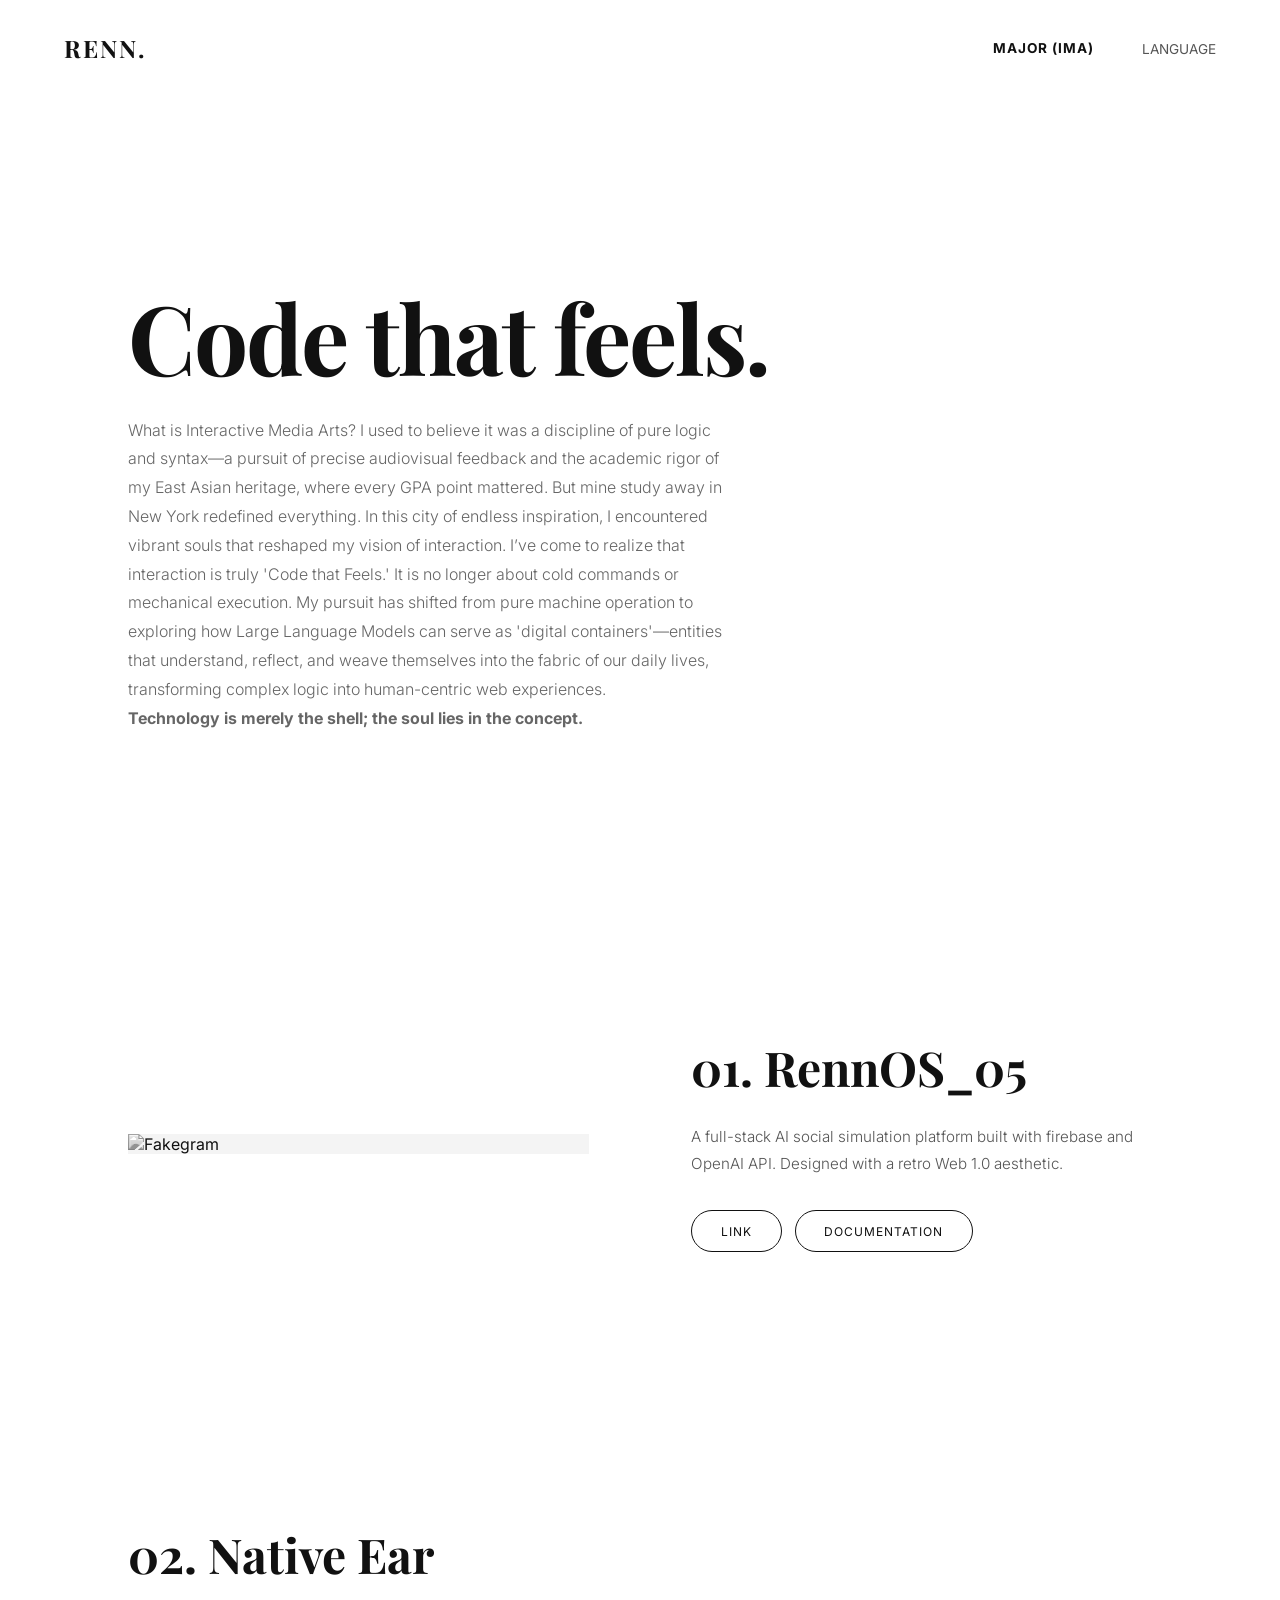
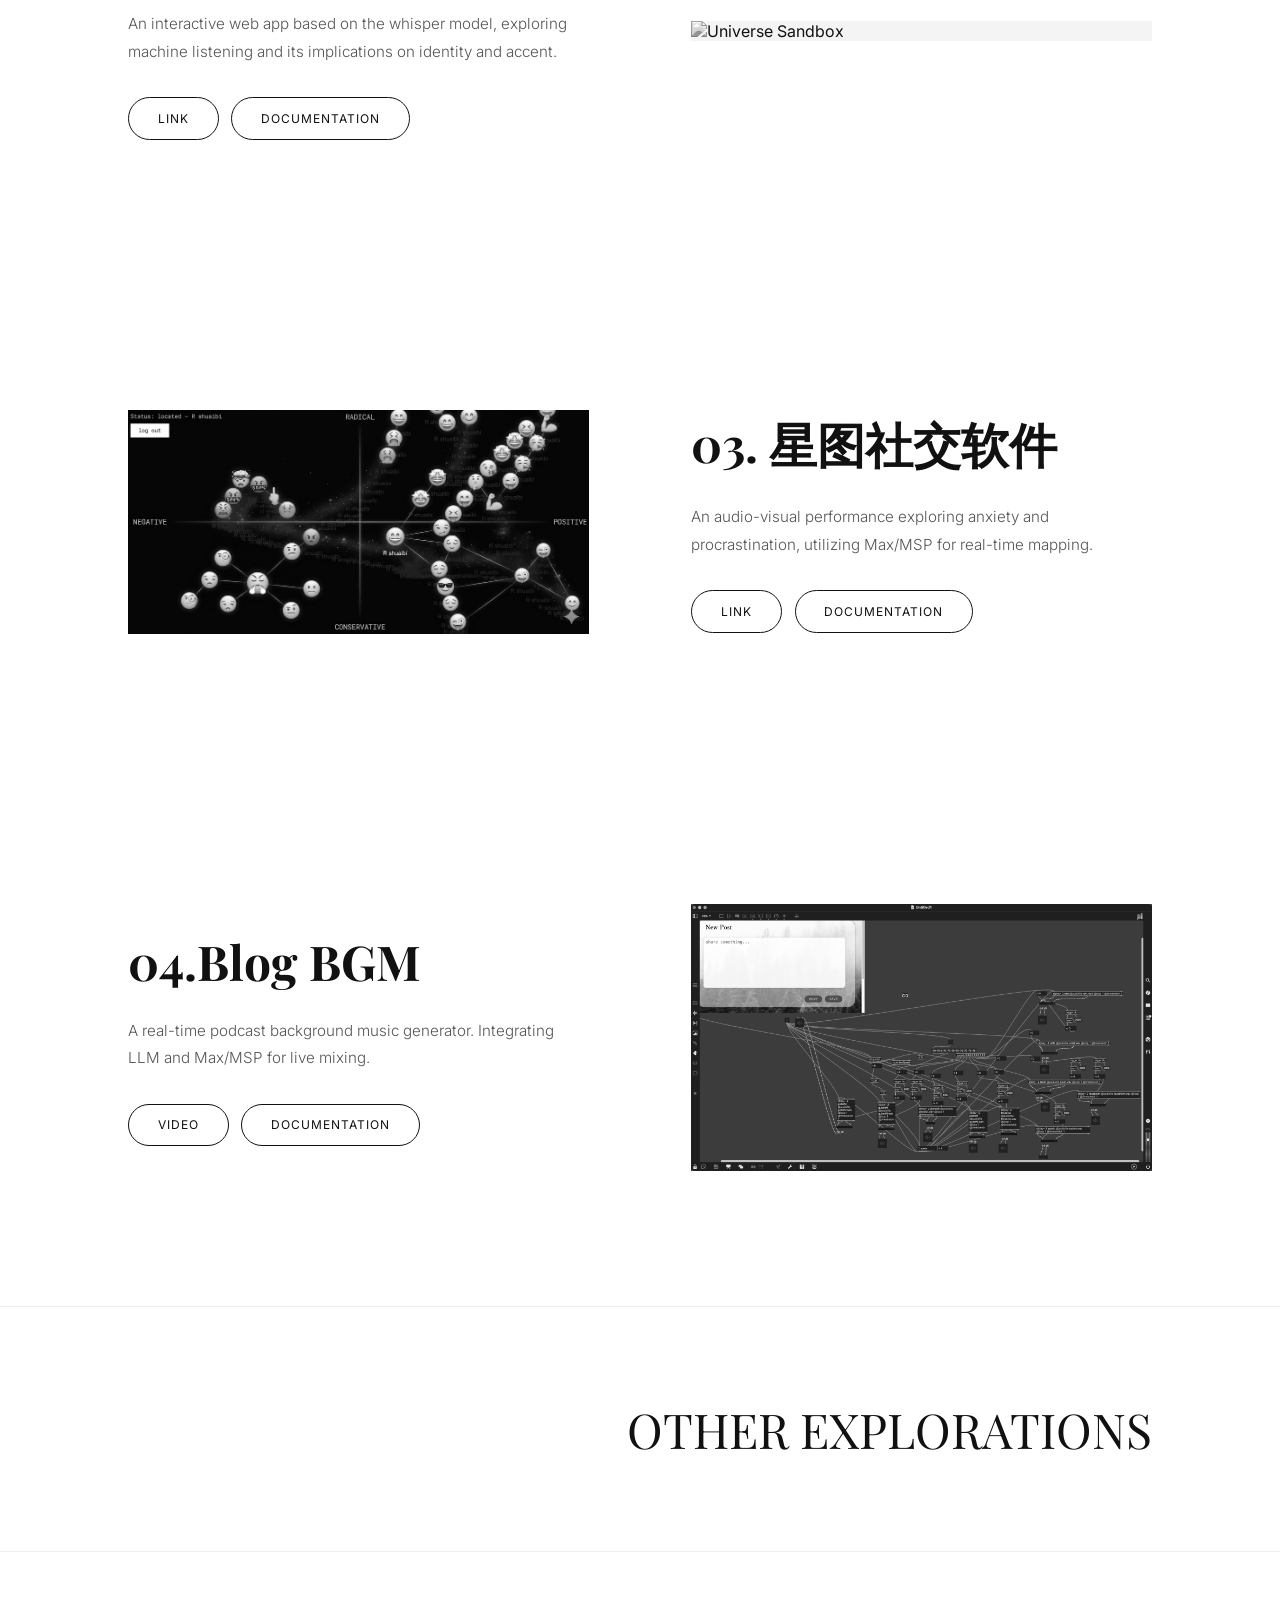
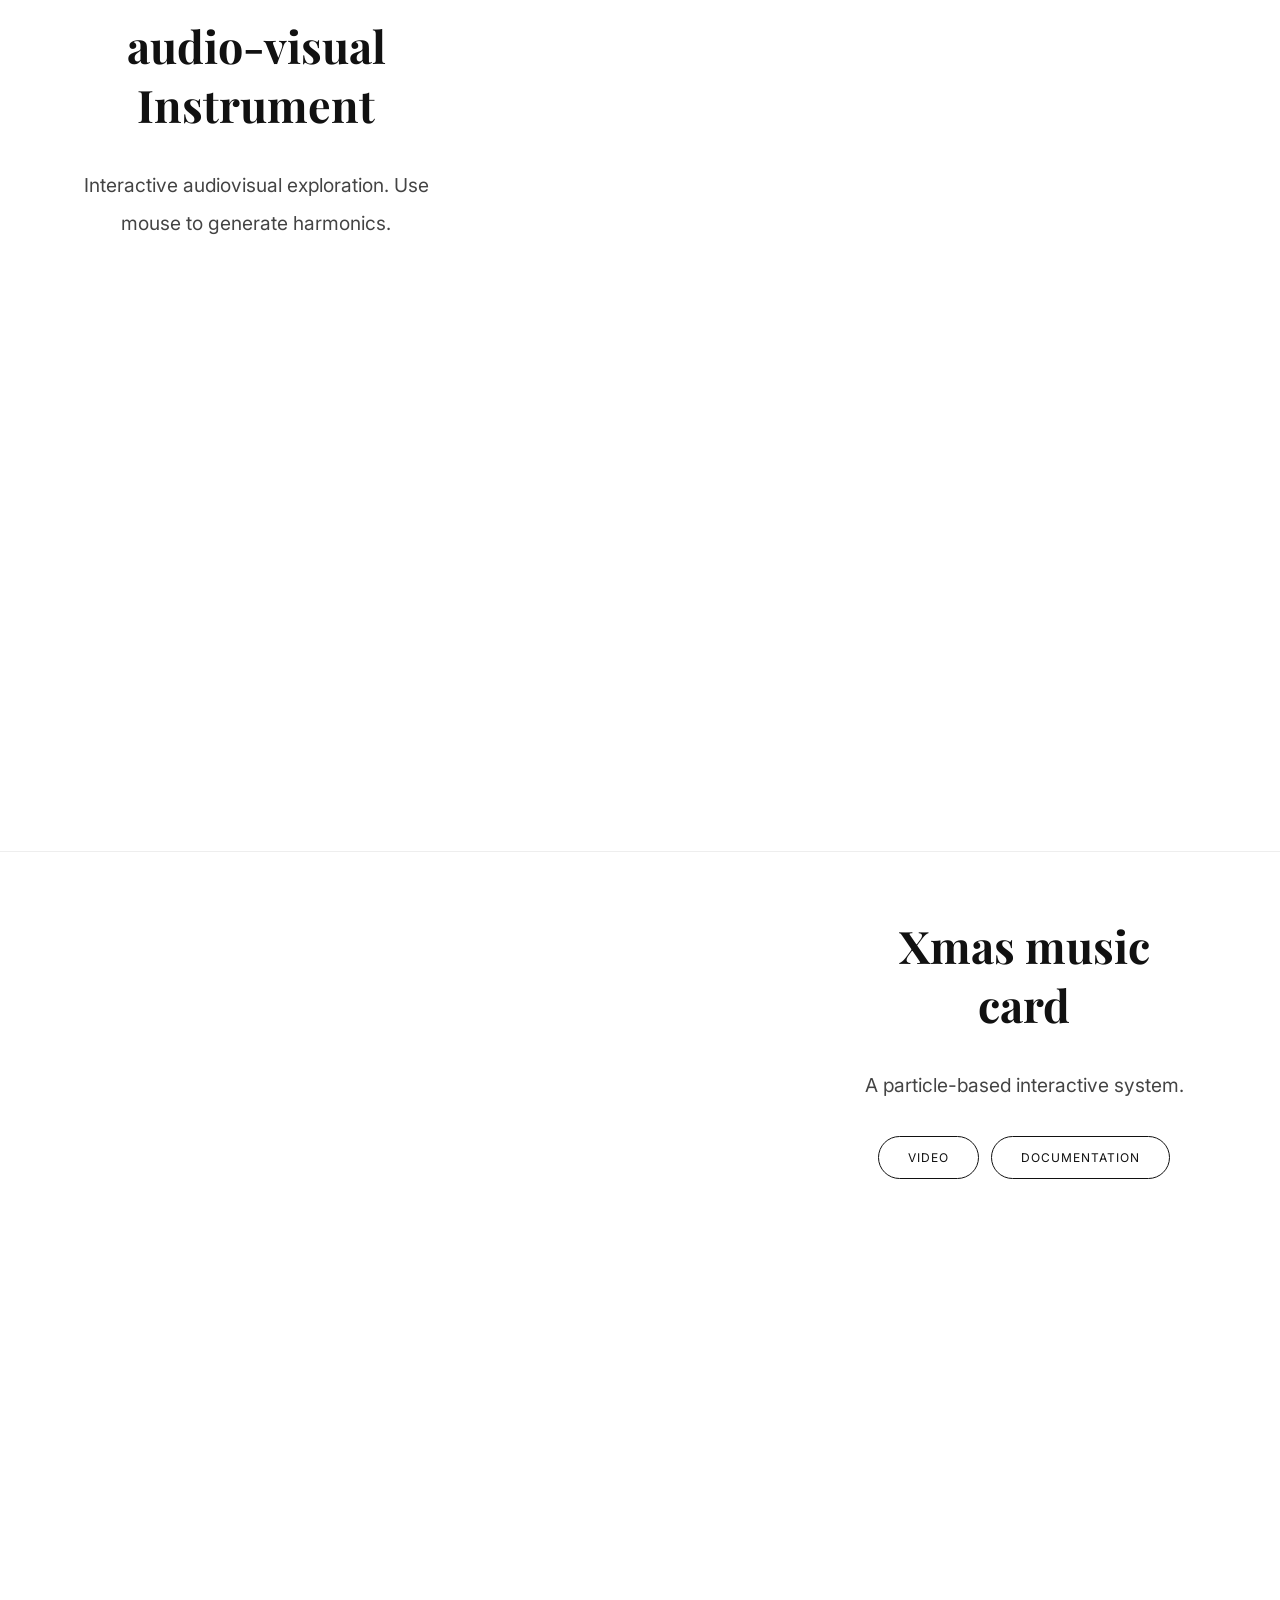
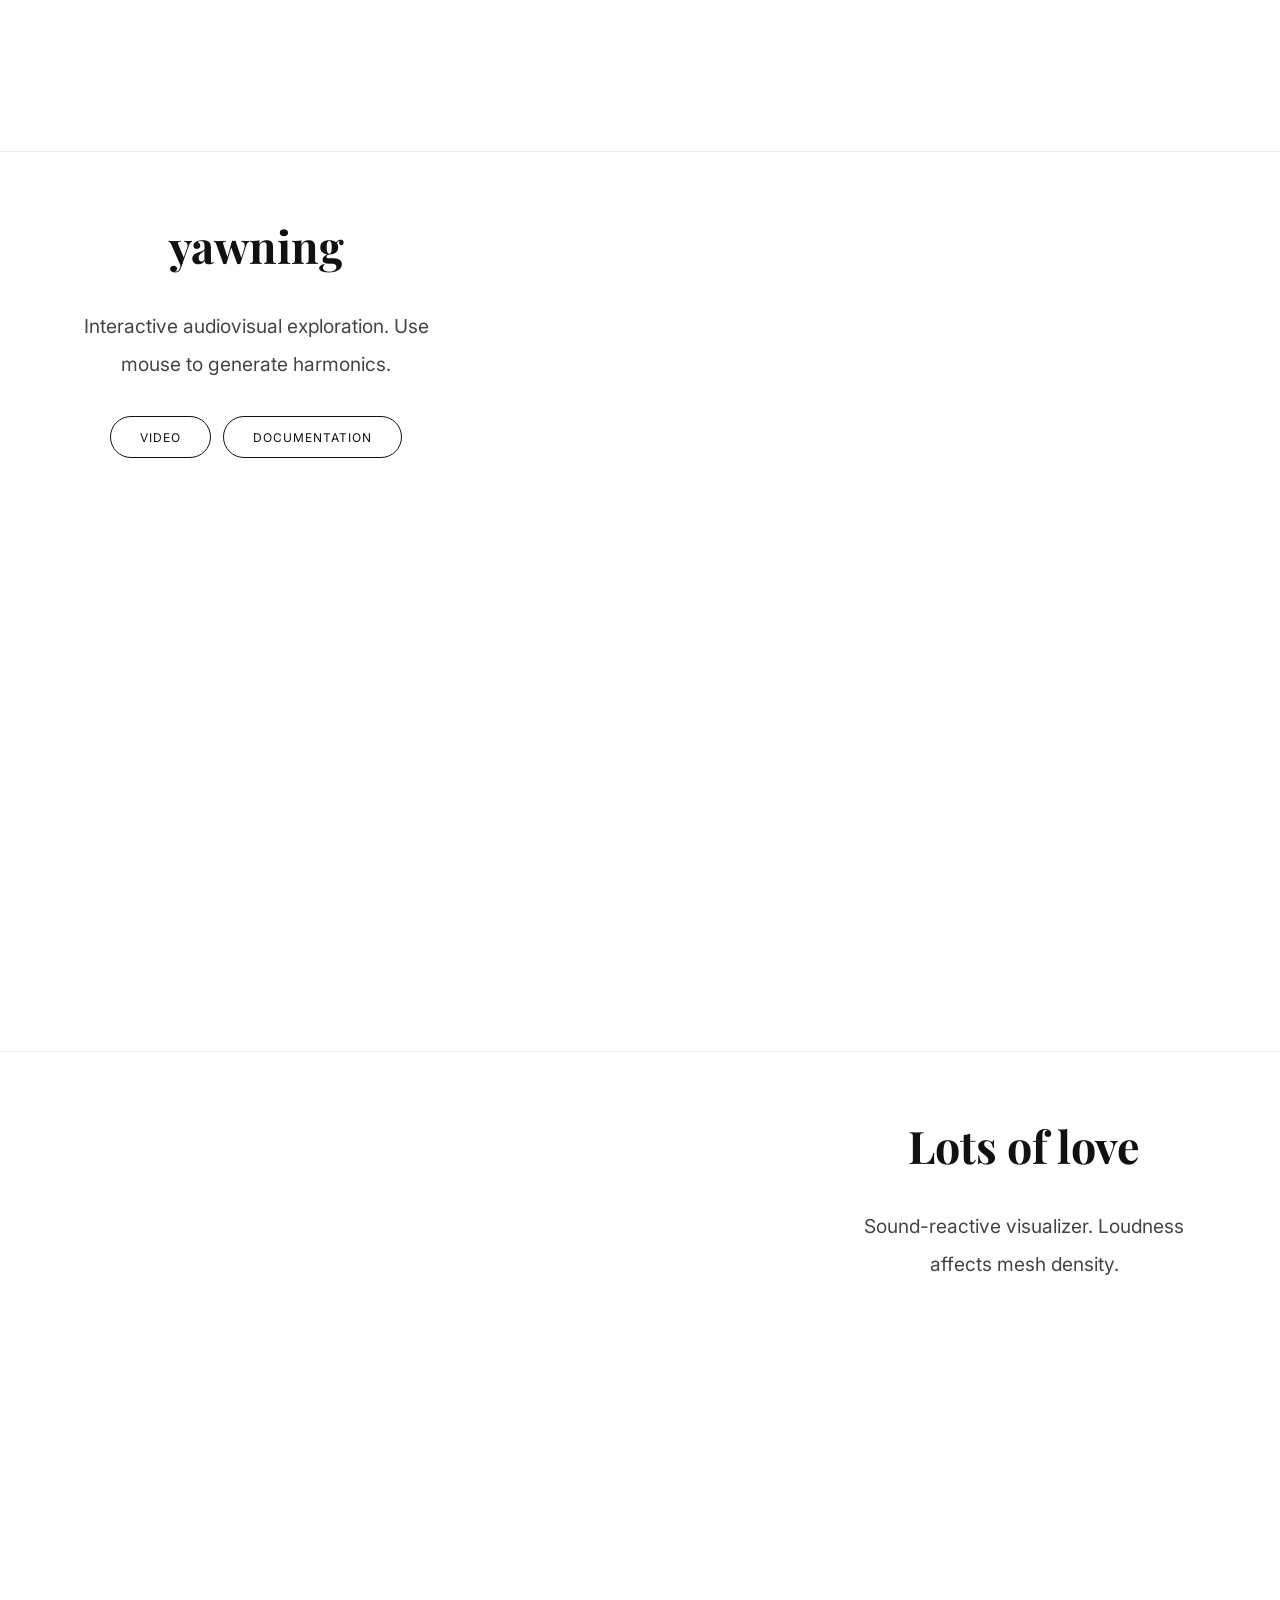
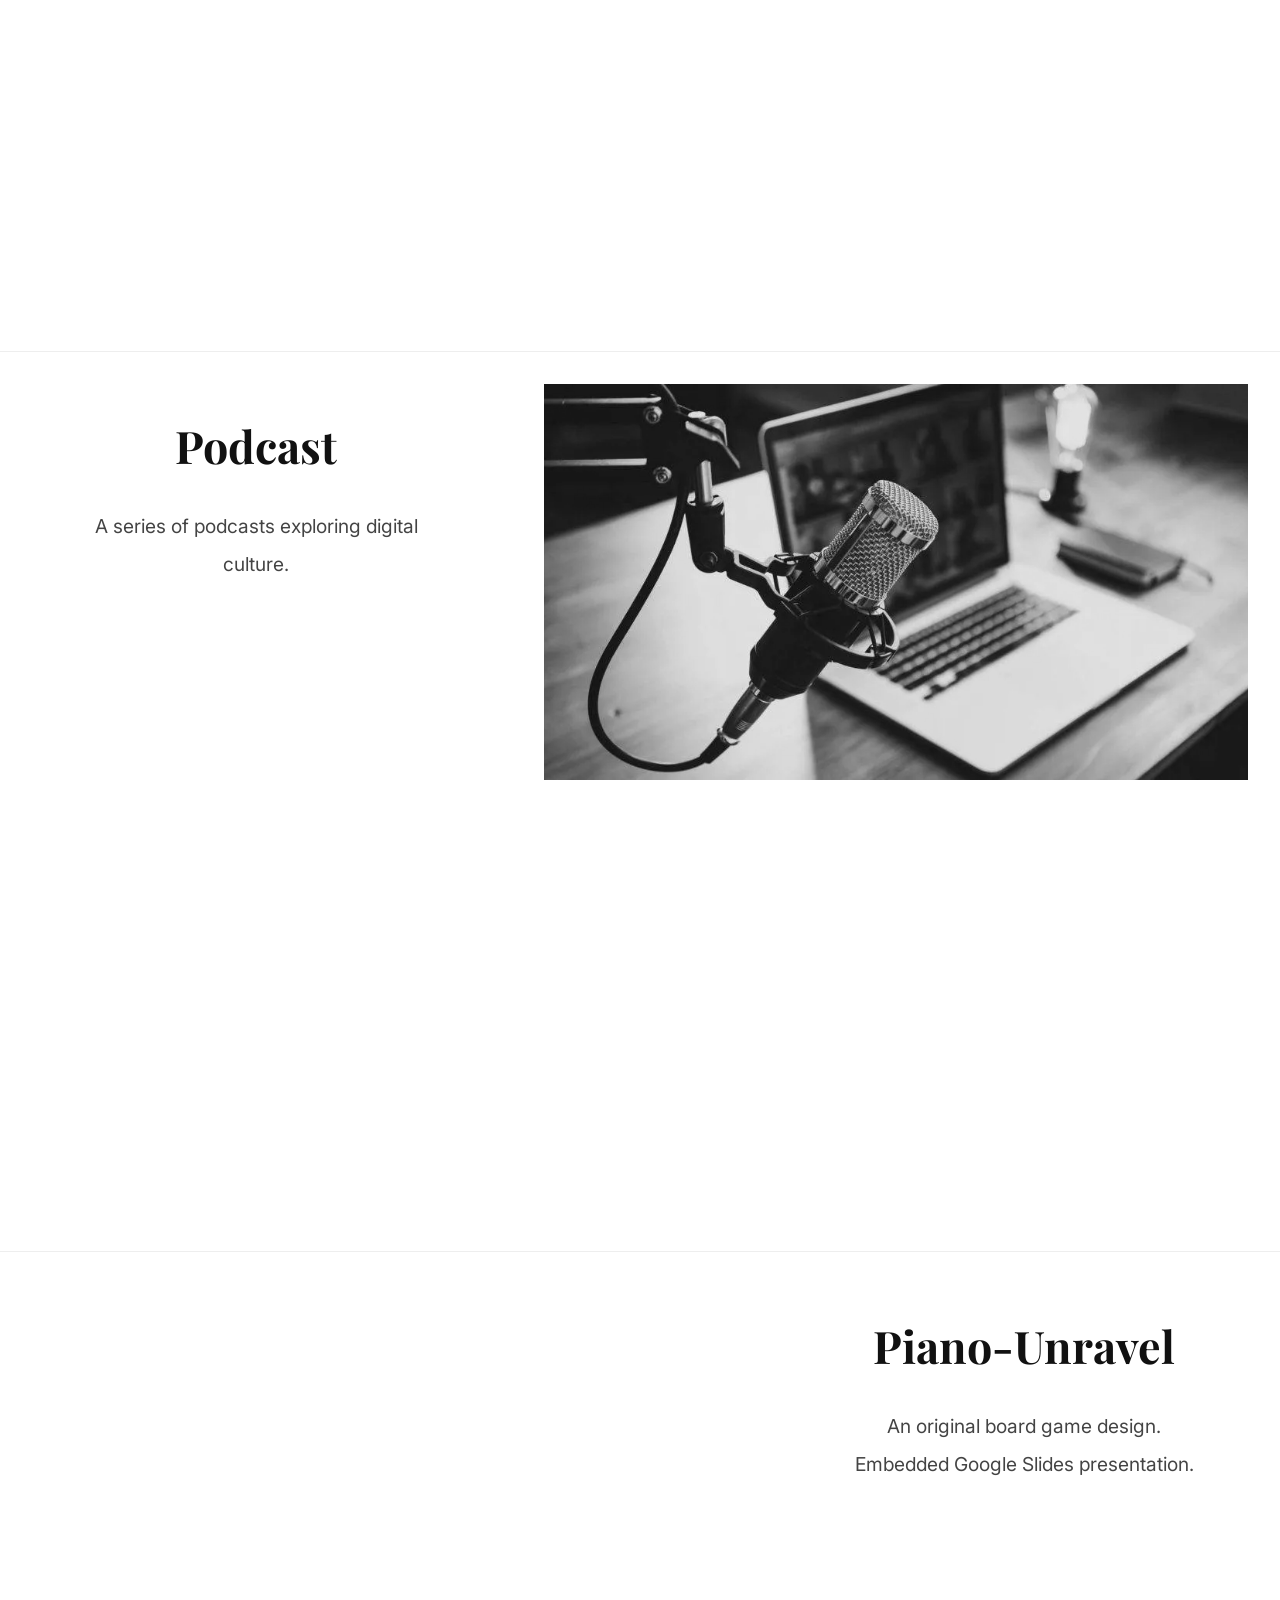
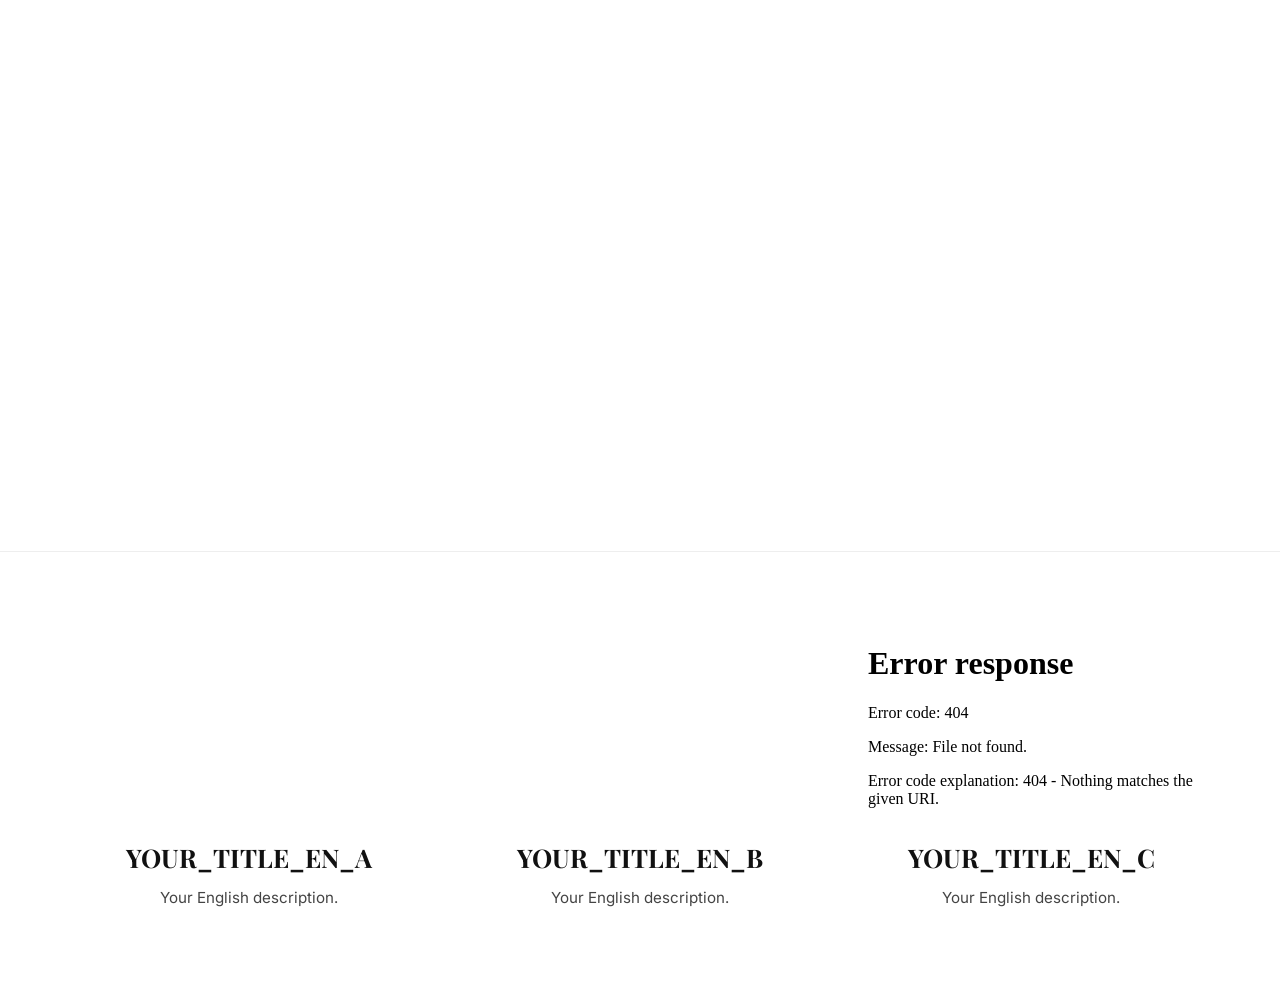
==== index.html @ 83999b4c "more" ====
<!DOCTYPE html>
<html lang="en">
<head>
    <meta charset="UTF-8">
    <meta name="viewport" content="width=device-width, initial-scale=1.0">
    <title>Code that feels.| Major Works</title>
    <link rel="stylesheet" href="style.css">
</head>
<body>

    <nav>
        <a href="index.html" class="logo">RENN.</a>
        <button class="hamburger" onclick="document.querySelector('.nav-links').classList.toggle('open')" aria-label="Menu">
            <span></span><span></span><span></span>
        </button>
        <div class="nav-links">
            <a href="index.html" class="active" data-en="Major (IMA)" data-zh="主修 (交互媒体艺术)">Major (Logic)</a>
            
            <div class="dropdown">
                <span class="dropbtn" data-en="Language" data-zh="语言">Language</span>
                <div class="dropdown-content">
                    <a href="#" onclick="setLanguage('en')">English</a>
                    <a href="#" onclick="setLanguage('zh')">中文</a>
                </div>
            </div>
        </div>
    </nav>

    <section class="hero">
        <h1 data-en="Code that feels." data-zh="代码的感知">Code that feels.</h1>
       <p data-en="What is Interactive Media Arts? 

I used to believe it was a discipline of pure logic and syntax—a pursuit of precise audiovisual feedback and the academic rigor of my East Asian heritage, where every GPA point mattered. 

But mine study away in New York redefined everything. In this city of endless inspiration, I encountered vibrant souls that reshaped my vision of interaction. I’ve come to realize that interaction is truly 'Code that Feels.' It is no longer about cold commands or mechanical execution. My pursuit has shifted from pure machine operation to exploring how Large Language Models can serve as 'digital containers'—entities that understand, reflect, and weave themselves into the fabric of our daily lives, transforming complex logic into human-centric web experiences.

<br><strong>Technology is merely the shell; the soul lies in the concept.</strong>" 

data-zh="什么是交互媒体艺术？

以前我以为，它是熟练掌握代码的逻辑与语法，是屏幕里精准的视听反馈，也是东亚成长背景下那份对 GPA 的严谨追求。

但在纽约交换的这一年里，我认识了很多人，灵感变多了，对交互的理解也更深了。现在的我发现，交互其实是“代码的感知”。它不再只是冰冷的指令，我追求的不是单纯的机器运作，而是让大语言模型去理解、反射并作为数字容器融入我们的日常生活，把复杂的逻辑转化为人性化的网页体验。<br><strong>技术只是外壳，灵感和概念才是核心。</strong>">
   what is Interactive Media Arts?
</p>
        
    </section>

    <section class="major-work">
        <div class="img-wrapper">
            <img src="https://images.unsplash.com/photo-1550751827-4bd374c3f58b?q=80&w=2070&auto=format&fit=crop" alt="Fakegram">
        </div>
        <div class="work-text">
            <h2>01. RennOS_05</h2>
            <p data-en="A full-stack AI social simulation platform built with firebase and OpenAI API. Designed with a retro Web 1.0 aesthetic."
               data-zh="全栈 AI 社交模拟平台。采用 firebase 和 OpenAI API 构建，运用复古 Web 1.0 审美。">
               虚拟社交媒体
            </p>
            <div class="button-group">
            <a href="https://new-social-media-49e1b.web.app/index.html" class="btn" data-en="Link" data-zh="启动">Video</a>
            <a href="#" class="btn" data-en="Documentation" data-zh="项目文档">Documentation</a>
        </div>
        </div>
    </section>

    <section class="major-work">
        <div class="img-wrapper">
            <img src="https://images.unsplash.com/photo-1462331940025-496dfbfc7564?q=80&w=2048&auto=format&fit=crop" alt="Universe Sandbox">
        </div>
        <div class="work-text">
            <h2>02. Native Ear</h2>
            <p data-en="An interactive web app based on the whisper model, exploring machine listening and its implications on identity and accent."
               data-zh="机器真的能听懂声音吗？人类的口音能够伪装吗？如果迎合机器的审判，我们的声音是否还具有代表性？基于whisper模型的交互网页app<br><br>操作指南：用户先选择自己的母语，然后会随机抽取一门外语，进行空耳，用户根据空耳朗读外语，让机器聆听并分析语言特征，形成饼状图。">
               机器聆听对于身份和口音探讨。
            </p>
            <div class="button-group">
            <a href="https://huggingface.co/spaces/ShuaiBiRen/ear" class="btn" data-en="Link" data-zh="启动">Video</a>
            <a href="#" class="btn" data-en="Documentation" data-zh="项目文档">Documentation</a>
        </div>
        </div>
    </section>

    <section class="major-work">
        <div class="img-wrapper">
            <img src="starmap.jpg" alt="webapp">
        </div>
        <div class="work-text">
            <h2>03. 星图社交软件</h2>
            <p data-en="An audio-visual performance exploring anxiety and procrastination, utilizing Max/MSP for real-time mapping."
               data-zh="除了传统的社交媒体的发帖，点赞评论形式，有没有其他办法链接人与人之间的关系？此项目用2d星象图来象化数据的关系，embed轻量语言模型来实现实时打字互动，关联他人观点的社交媒体平台。">
               An audio-visual performance exploring anxiety and procrastination, utilizing Max/MSP for real-time mapping.
            </p>
            <div class="button-group">
            <a href="#" class="btn" data-en="Link" data-zh="启动">Video</a>
            <a href="#" class="btn" data-en="Documentation" data-zh="项目文档">Documentation</a>
        </div>
        </div>
    </section>

    <section class="major-work">
        <div class="img-wrapper">
            <img src="maxmsp.png" alt="maxmsp">
        </div>
        <div class="work-text">
            <h2>04.Blog BGM</h2>
            <p data-en="A real-time podcast background music generator. Integrating LLM and Max/MSP for live mixing."
               data-zh="实时播客背景音乐生成器。接入llm和max/msp，进行实时混音。">
              maxmsp和llm结合的实时播客背景音乐生成器。          
            </p>
            <div class="button-group">
            <a href="https://www.bilibili.com/video/BV1Lucmz1EvU/?spm_id_from=333.1387.homepage.video_card.click&vd_source=a62be027886574373bf9c9989e7f5a26" class="btn" data-en="Video" data-zh="视频演示">Video</a>
            <a href="#" class="btn" data-en="Documentation" data-zh="项目文档">Documentation</a>
        </div>
        </div>
    </section>

   <div class="section-divider" data-en="OTHER EXPLORATIONS" data-zh="其他探索">OTHER EXPLORATIONS</div>

<section class="small-work-fullscreen">
    <div class="project-display">
        <iframe data-src="./AVinstrument/index.html" src="" allowtransparency="true" sandbox="allow-scripts allow-same-origin allow-forms" allow="autoplay; microphone; camera"></iframe>
    </div>
    <div class="project-info">
        <h3 data-en="audio-visual Instrument" data-zh="视听乐器">AV Instrument</h3>
        <div class="gameplay" data-en="Interactive audiovisual exploration. Use mouse to generate harmonics." data-zh="当提到视觉听觉结合的乐器的时候，比起做一个赛博的物理乐器，我更想将自然界的声音也变成音乐的一部分。此项目是一场宁静的视听结合的交互项目<br><br>W键：风声 R键：雨声 T键:雷声 （如果没反应，点击画布）">Interactive audiovisual exploration.</div>
        <div class="button-group">
            
    </div>
</section>

<section class="small-work-fullscreen">
    <div class="project-display">
        <iframe data-src="./Xmascard/index.html" src="" allowtransparency="true" sandbox="allow-scripts allow-same-origin allow-forms" allow="autoplay; microphone; camera"></iframe>
    </div>
    <div class="project-info">
        <h3 data-en="Xmas music card" data-zh="圣诞音乐卡">Xmas music card</h3>
        <div class="gameplay" data-en="A particle-based interactive system." data-zh="DIY一张电子圣诞节音乐贺卡。拖拽驯鹿产生鼓点，敲击键盘来模拟弹钢琴。拖动圣诞树进行混音：上下调整钢琴和古典的比例，左右调整EQ<br><br>提示：进图条的间隔表示节奏，间隔越大，代表停留的时间越长。">
            A particle-based interactive system.
        </div>
        <div class="button-group">
            <a href="https://www.bilibili.com/video/BV1bkwnzwEqz/?vd_source=a62be027886574373bf9c9989e7f5a26" class="btn" data-en="Video" data-zh="视频演示">Video</a>
            <a href="https://hickory-trombone-b22.notion.site/Final-Project-Xmas-Music-Card-2c21841bc7a180a99d59ed4acfa09d56" class="btn" data-en="Documentation" data-zh="项目文档">Documentation</a>
        </div>
        
    </div>
</section>


<section class="small-work-fullscreen">
    <div class="project-display">
        <iframe data-src="./yawn/index.html" src="" allowtransparency="true" sandbox="allow-scripts allow-same-origin allow-forms" allow="autoplay; microphone; camera"></iframe>
    </div>
    <div class="project-info">
        <h3 data-en="yawning" data-zh="打哈欠模拟器">Yawning</h3>
        <div class="gameplay" data-en="Interactive audiovisual exploration. Use mouse to generate harmonics." data-zh="想放松一下？跟随骷髅小人一起打个哈欠吧！">Interactive audiovisual exploration.</div>
        <div class="button-group">
            <a href="#" class="btn" data-en="Video" data-zh="视频演示">Video</a>
            <a href="#" class="btn" data-en="Documentation" data-zh="项目文档">Documentation</a>
        </div>
    </div>
</section>

<section class="small-work-fullscreen">
    <div class="project-display">
        <iframe data-src="./lotsoflove/index.html" src="" sandbox="allow-scripts allow-same-origin"></iframe>
    </div>
    <div class="project-info">
        <h3 data-en="Lots of love" data-zh="爱意满满">Lots of love</h3>
        <div class="gameplay" data-en="Sound-reactive visualizer. Loudness affects mesh density." data-zh="尝试使用各种方法比心。">比心特效</div>
     
    </div>
</section>

<section class="small-work-fullscreen">
    <div class="project-display">
        <div class="img-wrapper" style="width: 100%; height: 100%; aspect-ratio: 16/9;">
            <img src="pod.webp" style="width: 100%; height: 100%; object-fit: cover;">
        </div>
    </div>
    <div class="project-info">
        <h3 data-en="Podcast" data-zh="播客系列">播客</h3>
        <div class="gameplay" data-en="A series of podcasts exploring digital culture." data-zh="玩法：一系列探索数字文化的播客。">Exploring digital culture.</div>
    </div>
</section>

<section class="small-work-fullscreen">
    <div class="project-display">
        <!-- 替换下方 YOUR_GOOGLE_SLIDES_LINK 为你的 Google Slides 发布链接 -->
        <iframe src="https://player.bilibili.com/player.html?bvid=BV1dZ421E77c&high_quality=1&danmaku=0" frameborder="0" width="960" height="569" allowfullscreen="true" mozallowfullscreen="true" webkitallowfullscreen="true" style="width:100%; aspect-ratio:16/9;"></iframe>
    </div>
    <div class="project-info">
        <h3 data-en="Piano-Unravel" data-zh="钢琴演奏 Unravel">钢琴 </h3>
        <div class="gameplay" data-en="An original board game design. Embedded Google Slides presentation." data-zh="原创桌游设计。内嵌 Google Slides 展示。">原创桌游设计</div>
    </div>
</section>



<section class="triple-video-section">
    <div class="triple-video-grid">
        <div class="triple-video-item">
            <iframe src="https://player.bilibili.com/player.html?bvid=BV16Y4y1S7gU&high_quality=1&danmaku=0" frameborder="0" allowfullscreen="true" style="width:100%; aspect-ratio:16/9;"></iframe>
            <h4 data-en="YOUR_TITLE_EN_A" data-zh="标题A">标题A</h4>
            <p data-en="Your English description." data-zh="中文描述A">描述A</p>
        </div>
        <div class="triple-video-item">
            <iframe src="https://player.bilibili.com/player.html?bvid=BV1rM4y1E78X&high_quality=1&danmaku=0" frameborder="0" allowfullscreen="true" style="width:100%; aspect-ratio:16/9;"></iframe>
            <h4 data-en="YOUR_TITLE_EN_B" data-zh="标题B">标题B</h4>
            <p data-en="Your English description." data-zh="中文描述B">描述B</p>
        </div>
        <div class="triple-video-item">
            <iframe src="player.bilibili.com/player.html?bvid=https://www.bilibili.com/video/BV13ZsMeYEZX/?spm_id_from=333.1387.homepage.video_card.click" frameborder="0" allowfullscreen="true" style="width:100%; aspect-ratio:16/9;"></iframe>
            <h4 data-en="YOUR_TITLE_EN_C" data-zh="标题C">标题C</h4>
            <p data-en="Your English description." data-zh="中文描述C">描述C</p>
        </div>
    </div>
</section>

    <script src="lang.js"></script>
</body>
</html>
---- style.css ----
@import url('https://fonts.googleapis.com/css2?family=Inter:wght@300;400&family=Playfair+Display:ital,wght@0,400;0,700;1,400&display=swap');

* { box-sizing: border-box; margin: 0; padding: 0; }
body { font-family: 'Inter', sans-serif; background-color: #fff; color: #111; overflow-x: hidden; }

/* 导航栏 */
nav { position: fixed; top: 0; width: 100%; padding: 2rem 4rem; display: flex; justify-content: space-between; align-items: center; z-index: 1000; background: rgba(255, 255, 255, 0.9); backdrop-filter: blur(10px); }
.logo { font-family: 'Playfair Display', serif; font-size: 1.5rem; font-weight: 700; text-decoration: none; color: #111; text-transform: uppercase; letter-spacing: 2px; }
.nav-links { display: flex; align-items: center; }
.nav-links a { text-decoration: none; color: #555; margin-left: 3rem; font-size: 0.85rem; text-transform: uppercase; letter-spacing: 1px; transition: 0.3s; }
.nav-links a:hover, .nav-links a.active { color: #111; font-weight: bold; }

/* 语言下拉 */
.dropdown { position: relative; display: inline-block; margin-left: 3rem; }
.dropbtn { color: #555; font-size: 0.85rem; text-transform: uppercase; cursor: pointer; }
.dropdown-content { display: none; position: absolute; background: #fff; min-width: 100px; box-shadow: 0 10px 30px rgba(0,0,0,0.05); top: 100%; left: 0; }
.dropdown-content a { margin: 0; padding: 12px 20px; display: block; font-size: 0.8rem; }
.dropdown:hover .dropdown-content { display: block; }

/* Hero - 修复顶部被遮挡问题，加入 clamp 等比缩放字体 */
.hero { min-height: 100vh; display: flex; flex-direction: column; justify-content: center; padding: 120px 10vw 0 10vw; }
.hero h1 { font-family: 'Playfair Display', serif; font-size: clamp(3rem, 8vw, 6rem); letter-spacing: -2px; line-height: 1; }
.hero p { margin-top: 2rem; max-width: 600px; color: #666; font-weight: 300; line-height: 1.8; font-size: clamp(0.9rem, 1.5vw, 1rem); }

/* 4个大项目样式 */
.major-work { display: grid; grid-template-columns: 1fr 1fr; gap: 8vw; padding: 15vh 10vw; align-items: center; }
.major-work:nth-child(even) .work-text { order: -1; }
.img-wrapper { overflow: hidden; background-color: #f4f4f4; width: 100%; }
.img-wrapper img { width: 100%; display: block; filter: grayscale(100%); transition: transform 0.8s ease, filter 0.5s ease; }
.img-wrapper:hover img { transform: scale(1.08); filter: grayscale(0%); }
.work-text h2 { font-family: 'Playfair Display', serif; font-size: clamp(2rem, 4vw, 3rem); margin-bottom: 1.5rem; }
.work-text p { color: #555; font-size: 0.95rem; font-weight: 300; line-height: 1.8; }

/* 分割线 */
.section-divider { padding: 10vh 10vw; font-family: 'Playfair Display', serif; font-size: clamp(1.8rem, 4vw, 3rem); text-align: right; border-top: 1px solid #eee; }

/* 6个全屏小项目样式 */
.small-work-fullscreen { width: 100%; min-height: 100vh; display: flex; border-top: 1px solid #eee; }
.small-work-fullscreen:nth-child(even) { flex-direction: row-reverse; }

/* 修改后的小项目显示容器 */
.project-display { width: 60%; height: 100%; background: transparent; display: flex; justify-content: center; align-items: center; padding: 2rem; }

/* 修复 iframe 被切断的问题，匹配 sketch 画布比例 3:2 */
.project-display iframe { 
    width: 100%; 
    max-width: 960px;       
    aspect-ratio: 3 / 2;    
    border: none; 
    background: transparent; 
}
.project-info { width: 40%; height: 100%; padding: 4rem 5rem; display: flex; flex-direction: column; justify-content: center; align-items: center; text-align: center; background: #fff; }
.project-info h3 { font-family: 'Playfair Display', serif; font-size: clamp(2.1rem, 4.2vw, 2.8rem); margin-bottom: 2rem; }
.project-info .gameplay { font-size: 1.2rem; color: #444; line-height: 2; border-left: none; padding-left: 0; }

/* 三视频并排板块 */
.triple-video-section { width: 100%; padding: 8vh 6vw; border-top: 1px solid #eee; }
.triple-video-grid { display: grid; grid-template-columns: repeat(3, 1fr); gap: 3rem; }
.triple-video-item { text-align: center; }
.triple-video-item iframe { width: 100%; border: none; background: transparent; }
.triple-video-item h4 { font-family: 'Playfair Display', serif; font-size: clamp(1.2rem, 2vw, 1.6rem); margin: 1.2rem 0 0.6rem; }
.triple-video-item p { font-size: 0.95rem; color: #444; line-height: 1.8; }

/* 按钮容器 */
.button-group { display: flex; flex-wrap: wrap; gap: clamp(0.5rem, 1vw, 1rem); margin-top: 2rem; }

/* 基础按钮样式 - 加入 clamp 完美实现等比例缩小 */
.btn {
    text-decoration: none;
    font-size: clamp(0.6rem, 1vw, 0.75rem);
    text-transform: uppercase;
    letter-spacing: 1px;
    padding: clamp(0.5rem, 1.2vw, 0.8rem) clamp(1rem, 2.5vw, 1.8rem);
    border: 1px solid #111;
    border-radius: 50px; 
    color: #111;
    transition: all 0.4s cubic-bezier(0.25, 1, 0.5, 1);
    display: inline-block;
}
.btn:hover { background-color: #111; color: #fff; transform: translateY(-2px); box-shadow: 0 5px 15px rgba(0,0,0,0.1); }

/* 适配中英文切换时的布局 */
[lang="zh"] .btn { letter-spacing: 0; font-weight: 400; }

/* ================= 汉堡菜单按钮（桌面端隐藏） ================= */
.hamburger { display: none; background: none; border: none; cursor: pointer; padding: 0.5rem; z-index: 1001; }
.hamburger span { display: block; width: 22px; height: 2px; background: #111; margin: 5px 0; transition: all 0.3s ease; }

/* ================= 平板端适配 (≤900px) ================= */
@media (max-width: 900px) {
    /* 导航 - 汉堡菜单 */
    .hamburger { display: flex; flex-direction: column; justify-content: center; }
    nav { padding: 1.2rem 1.5rem; }
    .nav-links {
        display: none;
        position: fixed;
        top: 0; left: 0; right: 0; bottom: 0;
        background: rgba(255, 255, 255, 0.97);
        backdrop-filter: blur(20px);
        flex-direction: column;
        align-items: center;
        justify-content: center;
        gap: 2rem;
        z-index: 999;
    }
    .nav-links.open { display: flex; }
    .nav-links a { margin-left: 0; font-size: 1.1rem; }
    .dropdown { margin-left: 0; }

    /* Hero 区域 */
    .hero { padding: 100px 6vw 0 6vw; min-height: auto; padding-bottom: 8vh; }
    .hero h1 { font-size: clamp(2.2rem, 10vw, 3.5rem); letter-spacing: -1px; }
    .hero p { font-size: 0.9rem; line-height: 1.7; max-width: 100%; }

    /* 大项目 */
    .major-work { grid-template-columns: 1fr; gap: 2rem; padding: 8vh 6vw; }
    .major-work:nth-child(even) .work-text { order: 1; }
    .work-text h2 { font-size: clamp(1.6rem, 5vw, 2.2rem); margin-bottom: 1rem; }

    /* 分割线 */
    .section-divider { text-align: center; padding: 6vh 6vw; font-size: clamp(1.4rem, 5vw, 2rem); }

    /* 小项目 */
    .small-work-fullscreen,
    .small-work-fullscreen:nth-child(even) { flex-direction: column; min-height: auto; }
    .project-display { width: 100%; height: auto; padding: 1rem; }
    .project-display iframe { max-width: 100%; aspect-ratio: 3 / 2; }
    .project-info { width: 100%; height: auto; padding: 2rem 6vw 3rem; align-items: center; text-align: center; }
    .project-info h3 { font-size: 2rem; margin-bottom: 1rem; }
    .project-info .gameplay { font-size: 1.15rem; line-height: 1.8; border-left: none; padding-left: 0; }

    .triple-video-section { padding: 6vh 4vw; }
    .triple-video-grid { grid-template-columns: 1fr; gap: 3rem; max-width: 600px; margin: 0 auto; }
}

/* ================= 小手机适配 (≤480px) ================= */
@media (max-width: 480px) {
    nav { padding: 1rem 1.2rem; }
    .logo { font-size: 1.2rem; }

    .hero { padding: 90px 5vw 0 5vw; }
    .hero h1 { font-size: clamp(1.8rem, 9vw, 2.8rem); }
    .hero p { font-size: 0.85rem; line-height: 1.65; }

    .major-work { padding: 6vh 5vw; gap: 1.5rem; }
    .work-text h2 { font-size: 1.4rem; }
    .work-text p { font-size: 0.85rem; }

    .section-divider { font-size: 1.2rem; padding: 5vh 5vw; }

    .project-display { padding: 0.5rem; }
    .project-info { padding: 1.5rem 5vw 2.5rem; }
    .project-info h3 { font-size: 1.7rem; margin-bottom: 0.8rem; }
    .project-info .gameplay { font-size: 1.1rem; padding-left: 0; }

    .btn { font-size: 0.6rem; padding: 0.5rem 1rem; }
    .button-group { gap: 0.5rem; }
}
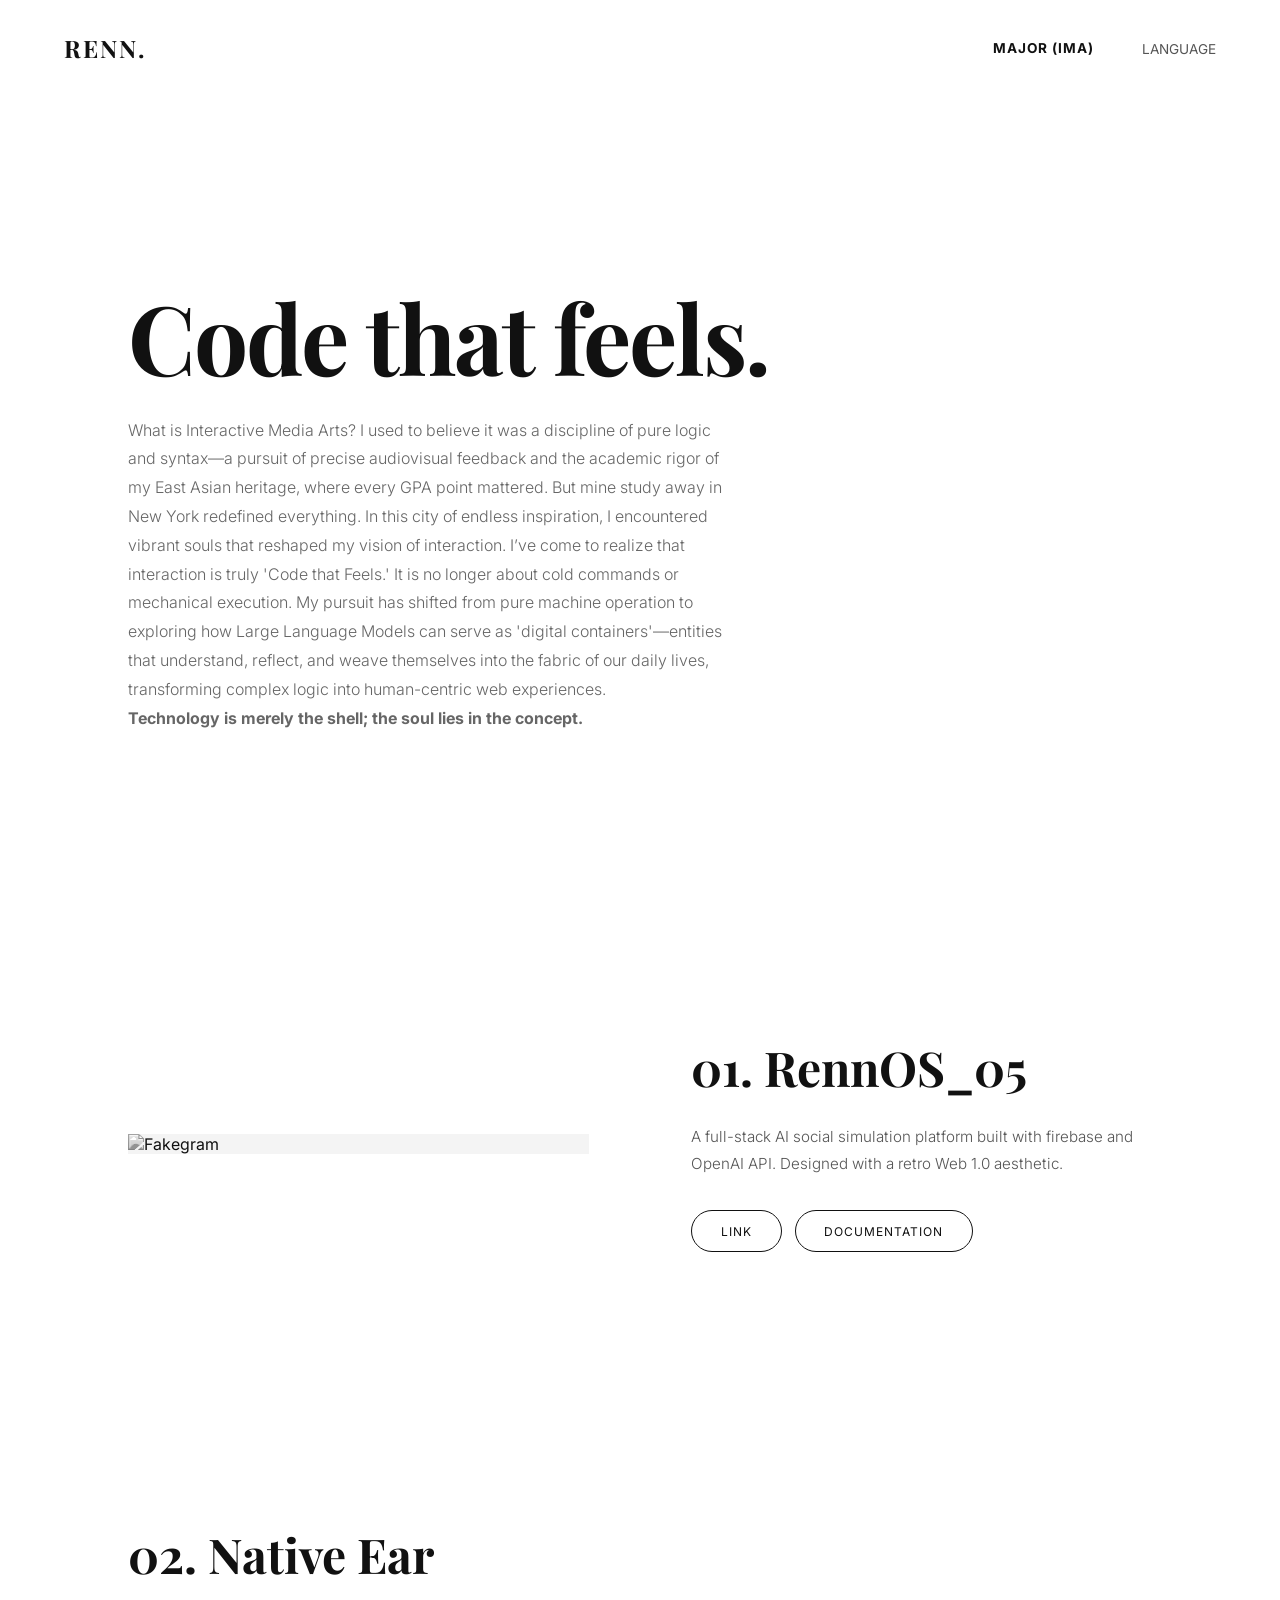
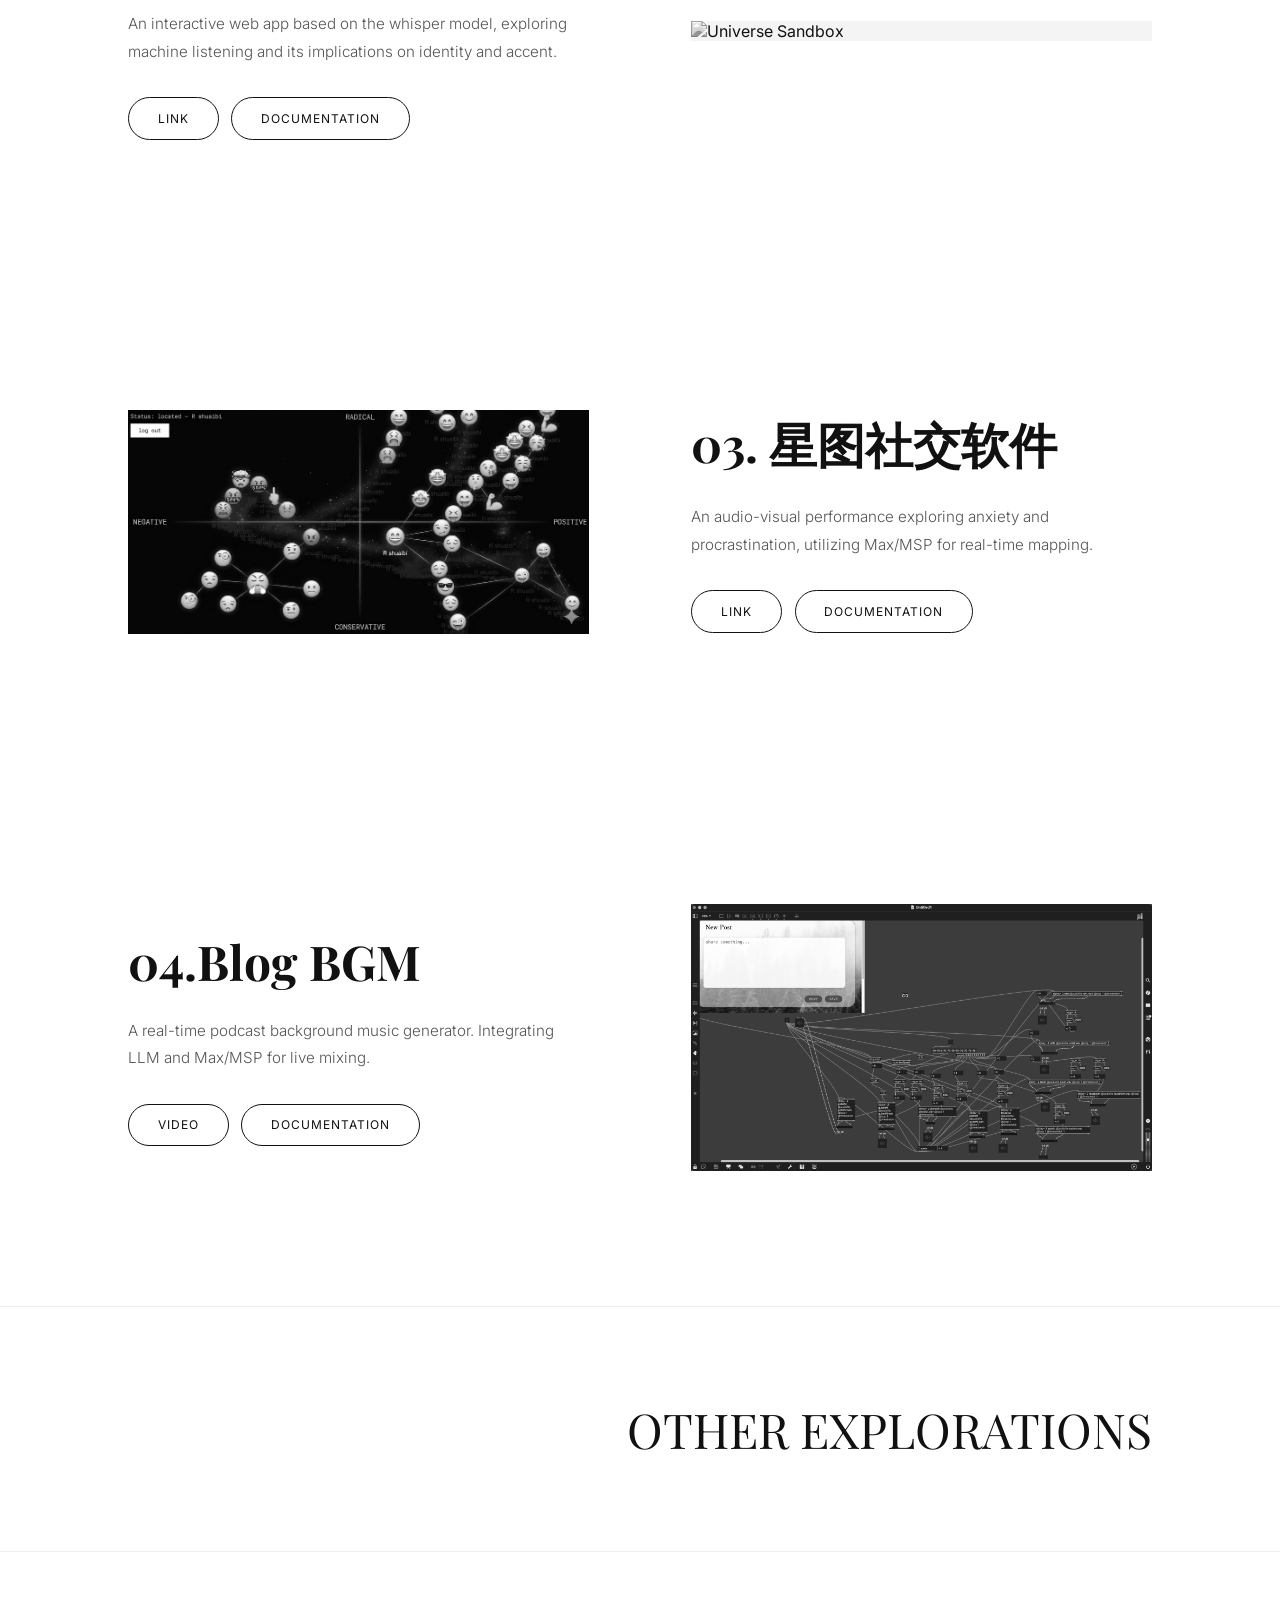
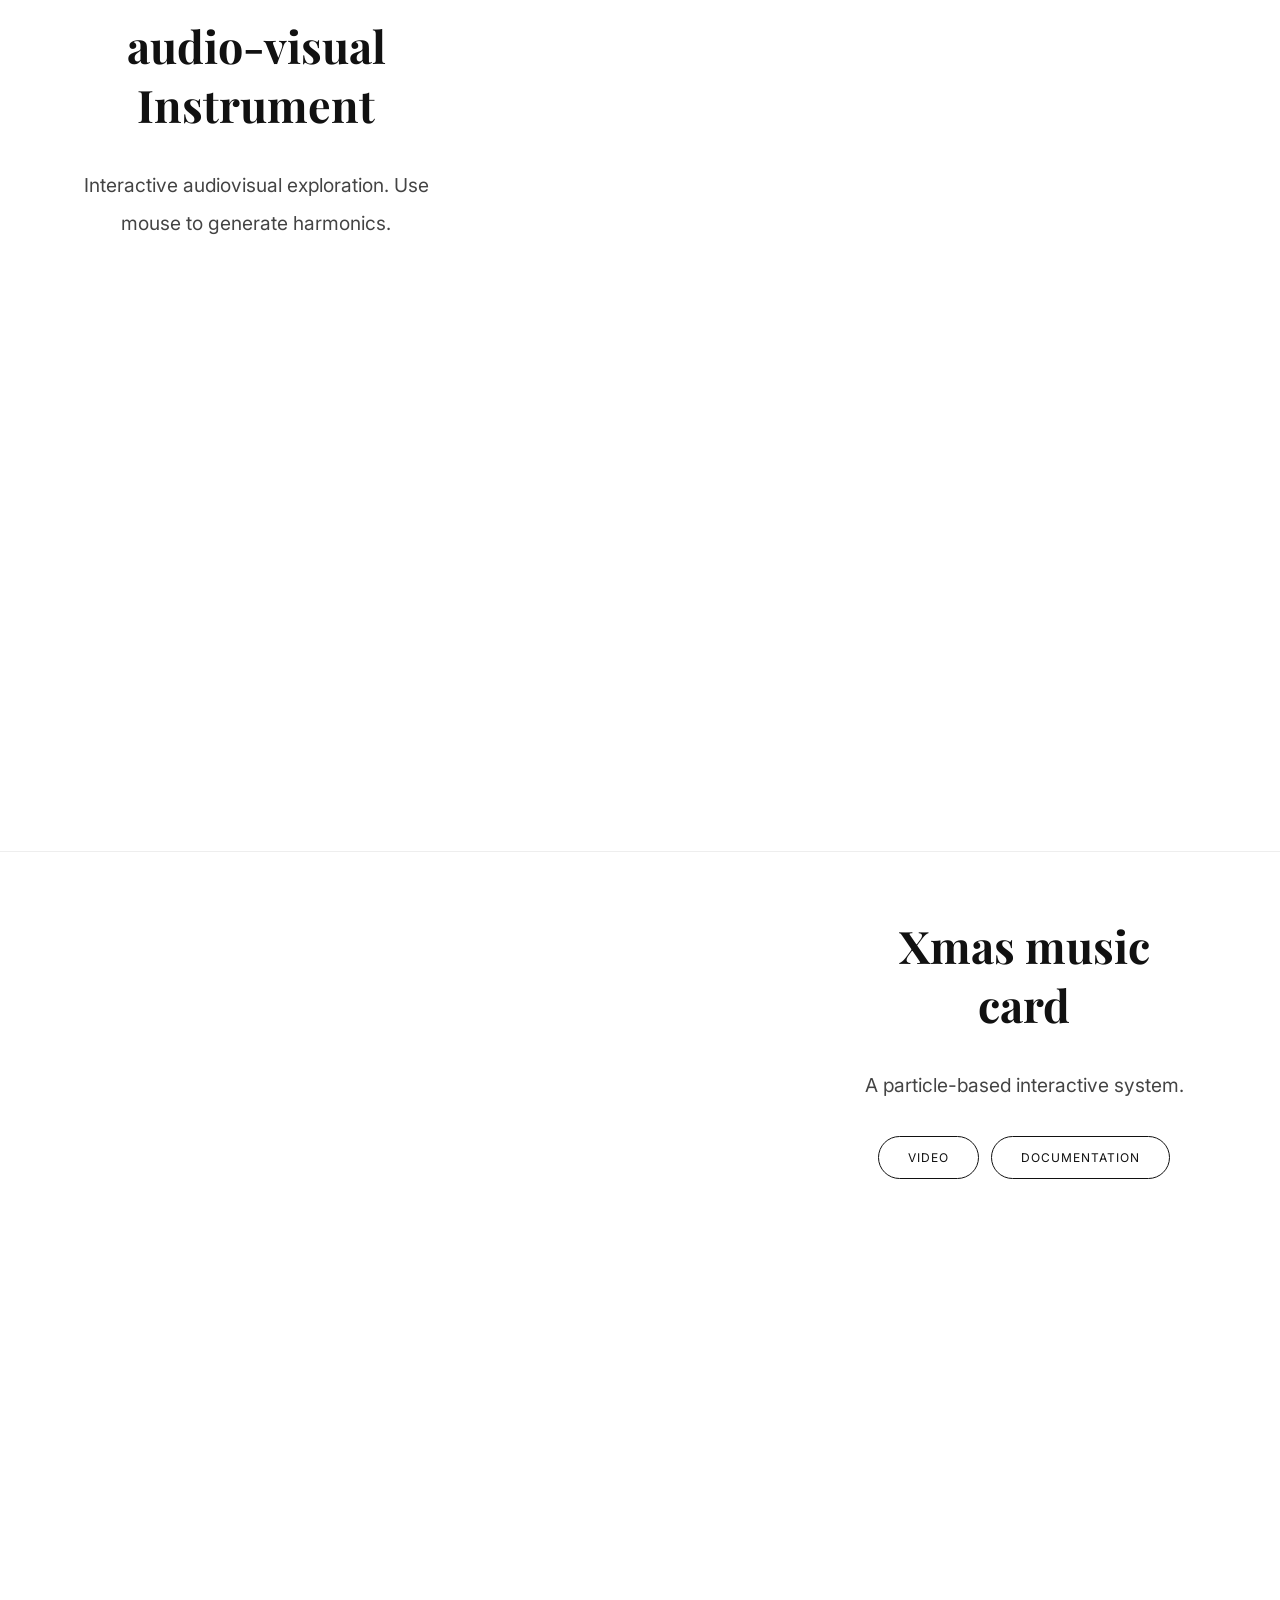
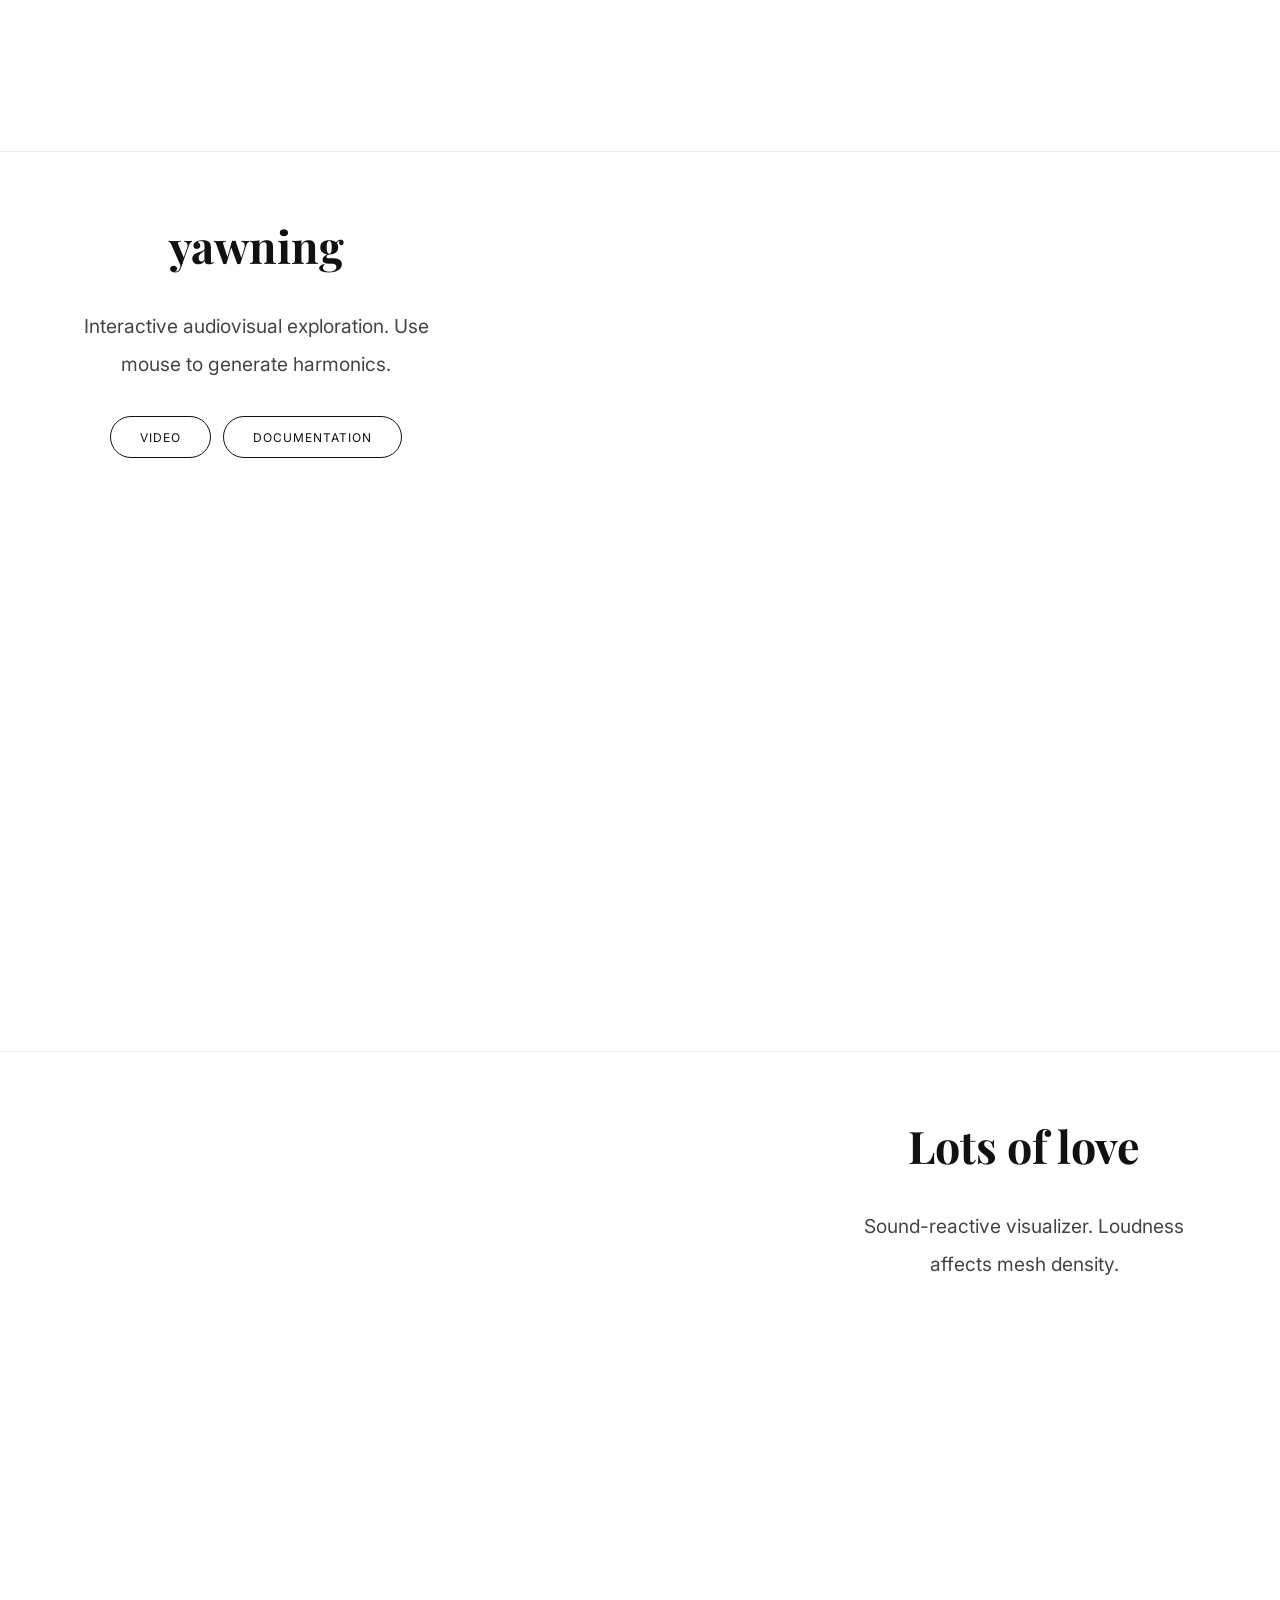
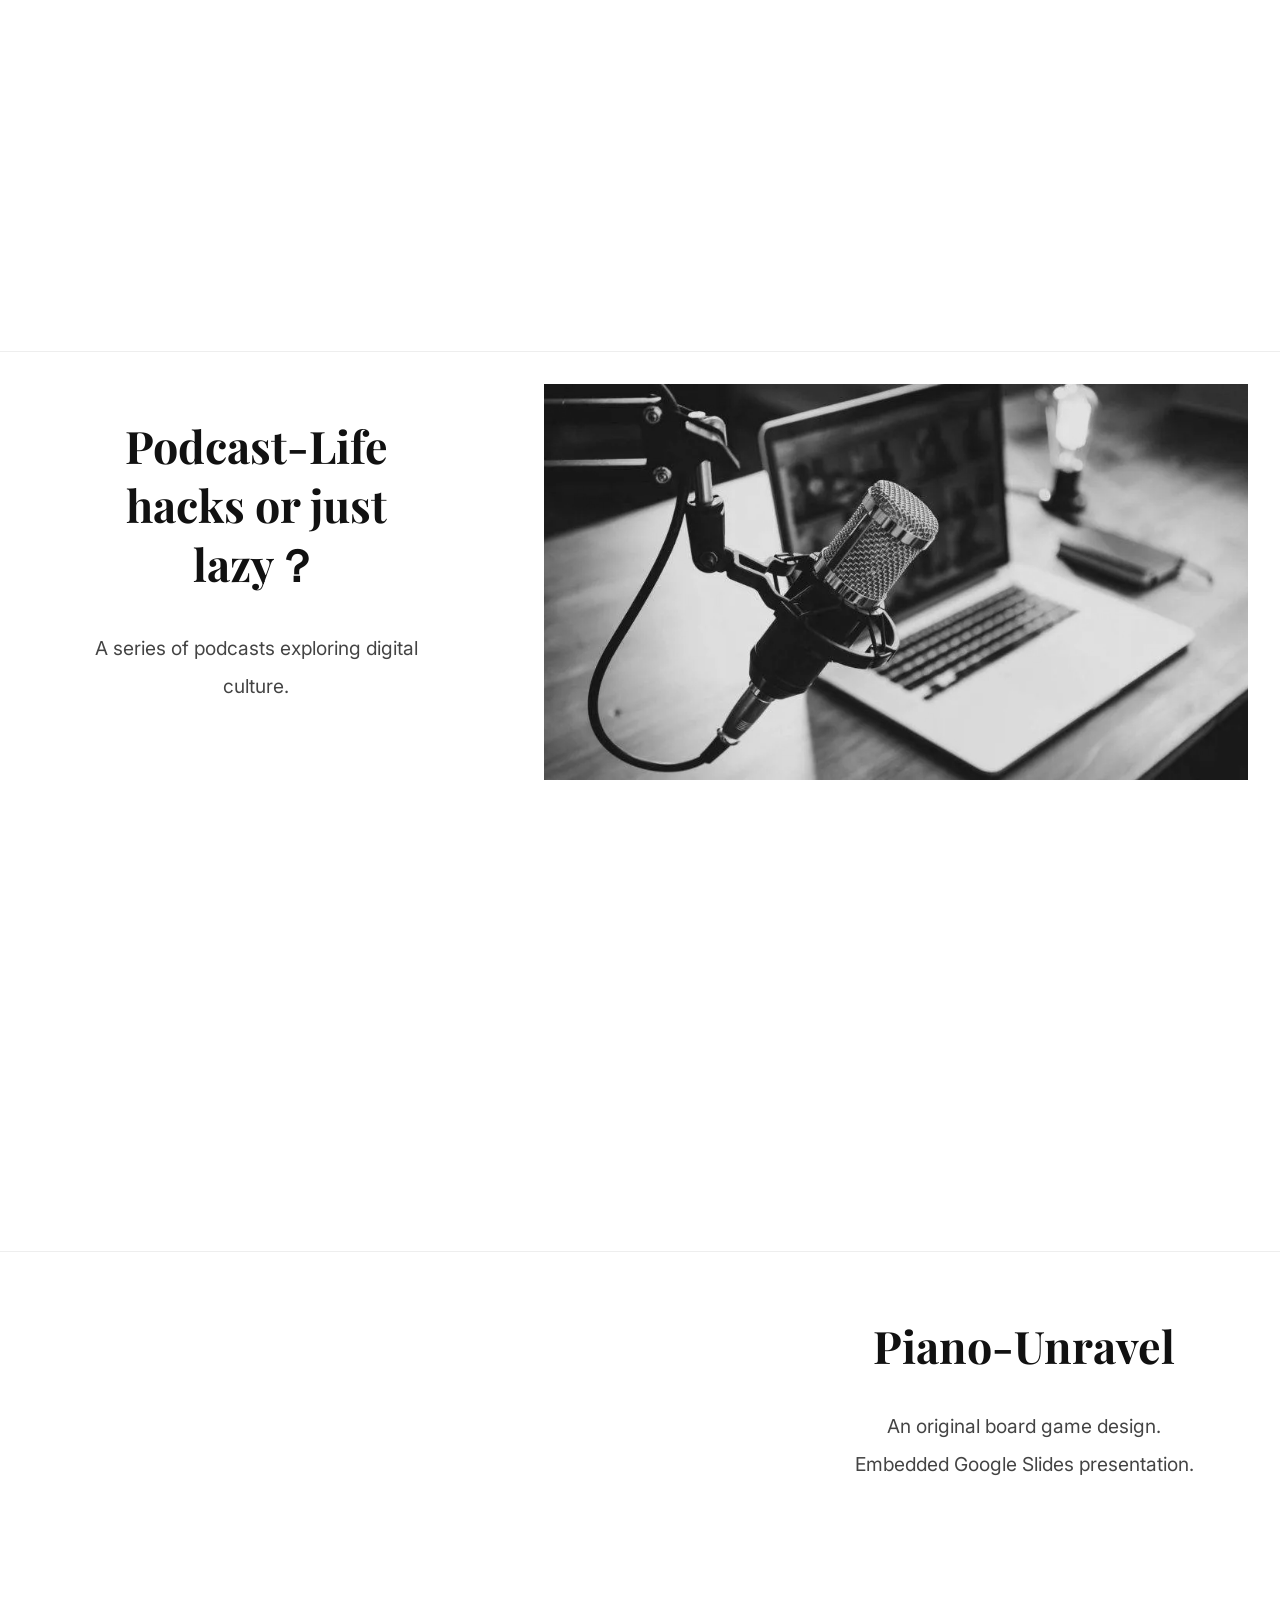
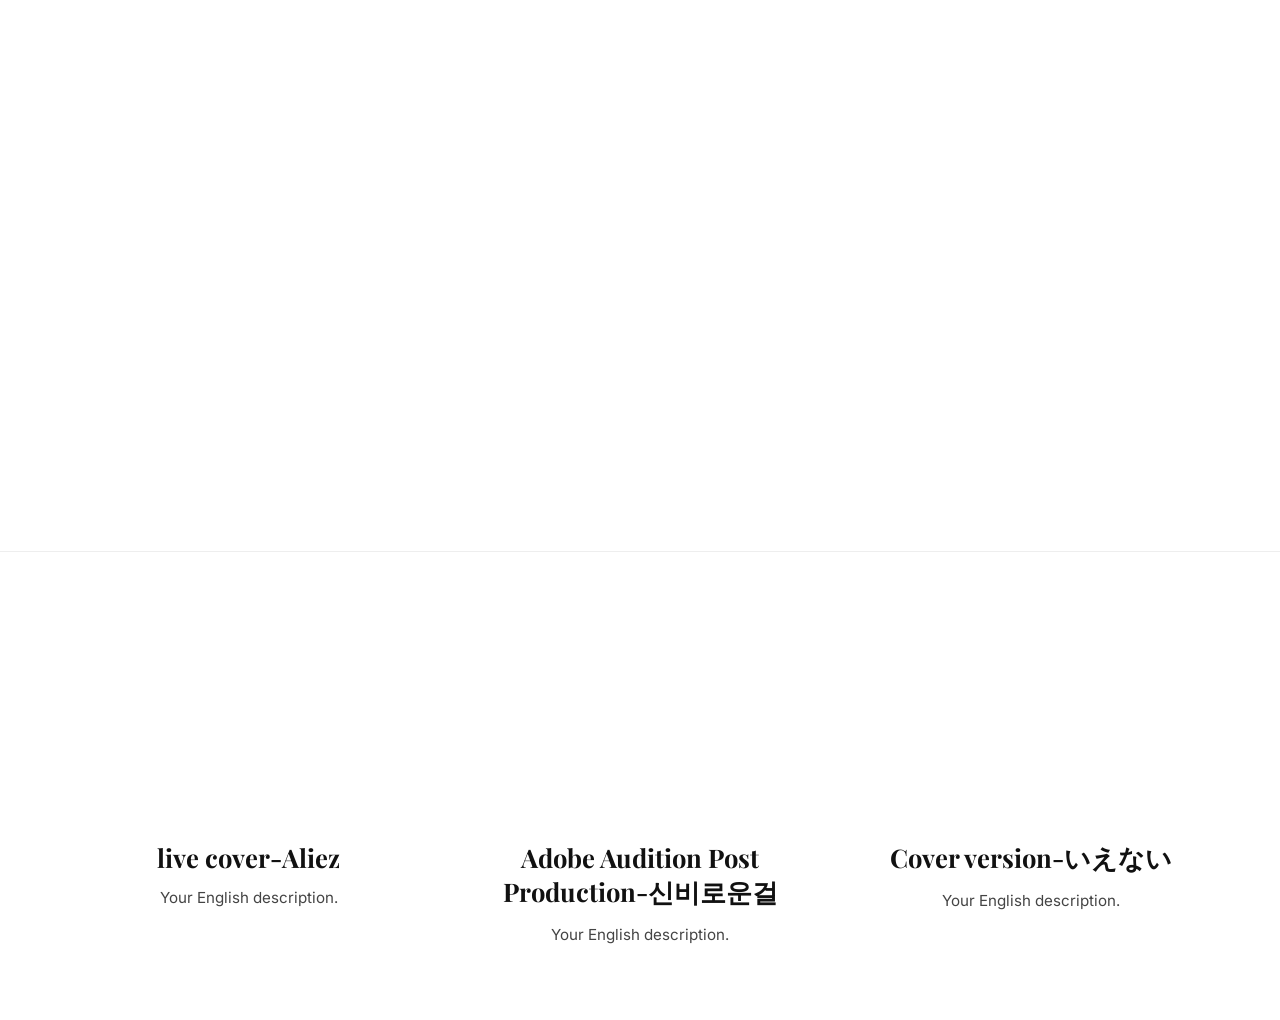
==== commit dff94d68: "paiban" ====
--- a/index.html
+++ b/index.html
@@ -178,7 +178,7 @@
         </div>
     </div>
     <div class="project-info">
-        <h3 data-en="Podcast" data-zh="播客系列">播客</h3>
+        <h3 data-en="Podcast-Life hacks or just lazy？" data-zh="播客制作-Life hacks or just lazy？">播客</h3>
         <div class="gameplay" data-en="A series of podcasts exploring digital culture." data-zh="玩法：一系列探索数字文化的播客。">Exploring digital culture.</div>
     </div>
 </section>
@@ -186,31 +186,29 @@
 <section class="small-work-fullscreen">
     <div class="project-display">
         <!-- 替换下方 YOUR_GOOGLE_SLIDES_LINK 为你的 Google Slides 发布链接 -->
-        <iframe src="https://player.bilibili.com/player.html?bvid=BV1dZ421E77c&high_quality=1&danmaku=0" frameborder="0" width="960" height="569" allowfullscreen="true" mozallowfullscreen="true" webkitallowfullscreen="true" style="width:100%; aspect-ratio:16/9;"></iframe>
+        <iframe data-src="https://player.bilibili.com/player.html?bvid=BV1dZ421E77c&high_quality=1&danmaku=0" src="" frameborder="0" width="960" height="569" allowfullscreen="true" mozallowfullscreen="true" webkitallowfullscreen="true" style="width:100%; aspect-ratio:16/9;"></iframe>
     </div>
     <div class="project-info">
         <h3 data-en="Piano-Unravel" data-zh="钢琴演奏 Unravel">钢琴 </h3>
         <div class="gameplay" data-en="An original board game design. Embedded Google Slides presentation." data-zh="原创桌游设计。内嵌 Google Slides 展示。">原创桌游设计</div>
     </div>
 </section>
-
-
 
 <section class="triple-video-section">
     <div class="triple-video-grid">
         <div class="triple-video-item">
-            <iframe src="https://player.bilibili.com/player.html?bvid=BV16Y4y1S7gU&high_quality=1&danmaku=0" frameborder="0" allowfullscreen="true" style="width:100%; aspect-ratio:16/9;"></iframe>
-            <h4 data-en="YOUR_TITLE_EN_A" data-zh="标题A">标题A</h4>
+            <iframe data-src="https://player.bilibili.com/player.html?bvid=BV16Y4y1S7gU&high_quality=1&danmaku=0" src="" frameborder="0" allowfullscreen="true" style="width:100%; aspect-ratio:16/9;"></iframe>
+            <h4 data-en="live cover-Aliez" data-zh="Aliez现场翻唱">标题A</h4>
             <p data-en="Your English description." data-zh="中文描述A">描述A</p>
         </div>
         <div class="triple-video-item">
-            <iframe src="https://player.bilibili.com/player.html?bvid=BV1rM4y1E78X&high_quality=1&danmaku=0" frameborder="0" allowfullscreen="true" style="width:100%; aspect-ratio:16/9;"></iframe>
-            <h4 data-en="YOUR_TITLE_EN_B" data-zh="标题B">标题B</h4>
+            <iframe data-src="https://player.bilibili.com/player.html?bvid=BV1rM4y1E78X&high_quality=1&danmaku=0&t=110" src="" frameborder="0" allowfullscreen="true" style="width:100%; aspect-ratio:16/9;"></iframe>
+            <h4 data-en="Adobe Audition Post Production-신비로운걸" data-zh="AU人声后期-신비로운걸(神秘的girl)">标题B</h4>
             <p data-en="Your English description." data-zh="中文描述B">描述B</p>
         </div>
         <div class="triple-video-item">
-            <iframe src="player.bilibili.com/player.html?bvid=https://www.bilibili.com/video/BV13ZsMeYEZX/?spm_id_from=333.1387.homepage.video_card.click" frameborder="0" allowfullscreen="true" style="width:100%; aspect-ratio:16/9;"></iframe>
-            <h4 data-en="YOUR_TITLE_EN_C" data-zh="标题C">标题C</h4>
+            <iframe data-src="https://player.bilibili.com/player.html?bvid=BV13ZsMeYEZX&high_quality=1&danmaku=0" src="" frameborder="0" allowfullscreen="true" style="width:100%; aspect-ratio:16/9;"></iframe>
+            <h4 data-en="Cover version-いえない" data-zh="翻唱作品-いえない(不愿说)">标题C</h4>
             <p data-en="Your English description." data-zh="中文描述C">描述C</p>
         </div>
     </div>
--- a/style.css
+++ b/style.css
@@ -37,6 +37,7 @@
 /* 6个全屏小项目样式 */
 .small-work-fullscreen { width: 100%; min-height: 100vh; display: flex; border-top: 1px solid #eee; }
 .small-work-fullscreen:nth-child(even) { flex-direction: row-reverse; }
+.small-work-fullscreen:last-of-type { min-height: auto; }
 
 /* 修改后的小项目显示容器 */
 .project-display { width: 60%; height: 100%; background: transparent; display: flex; justify-content: center; align-items: center; padding: 2rem; }
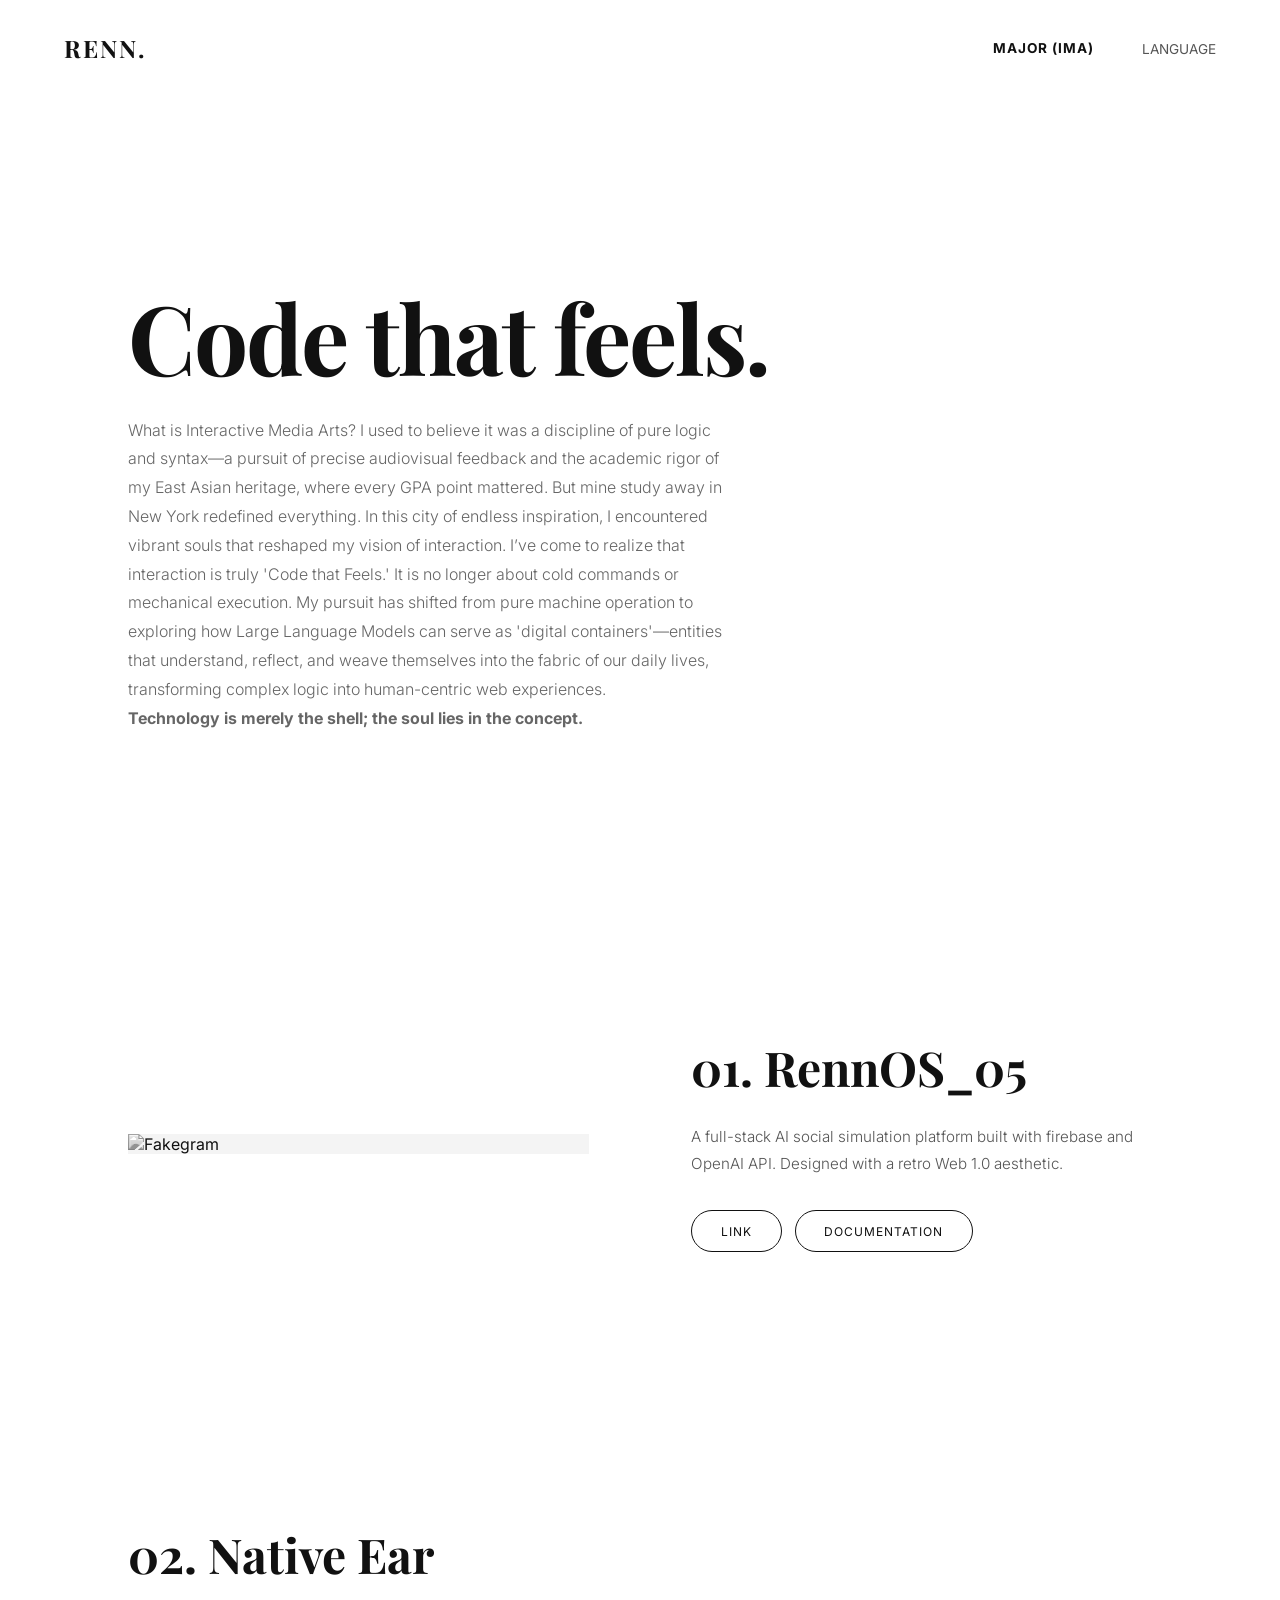
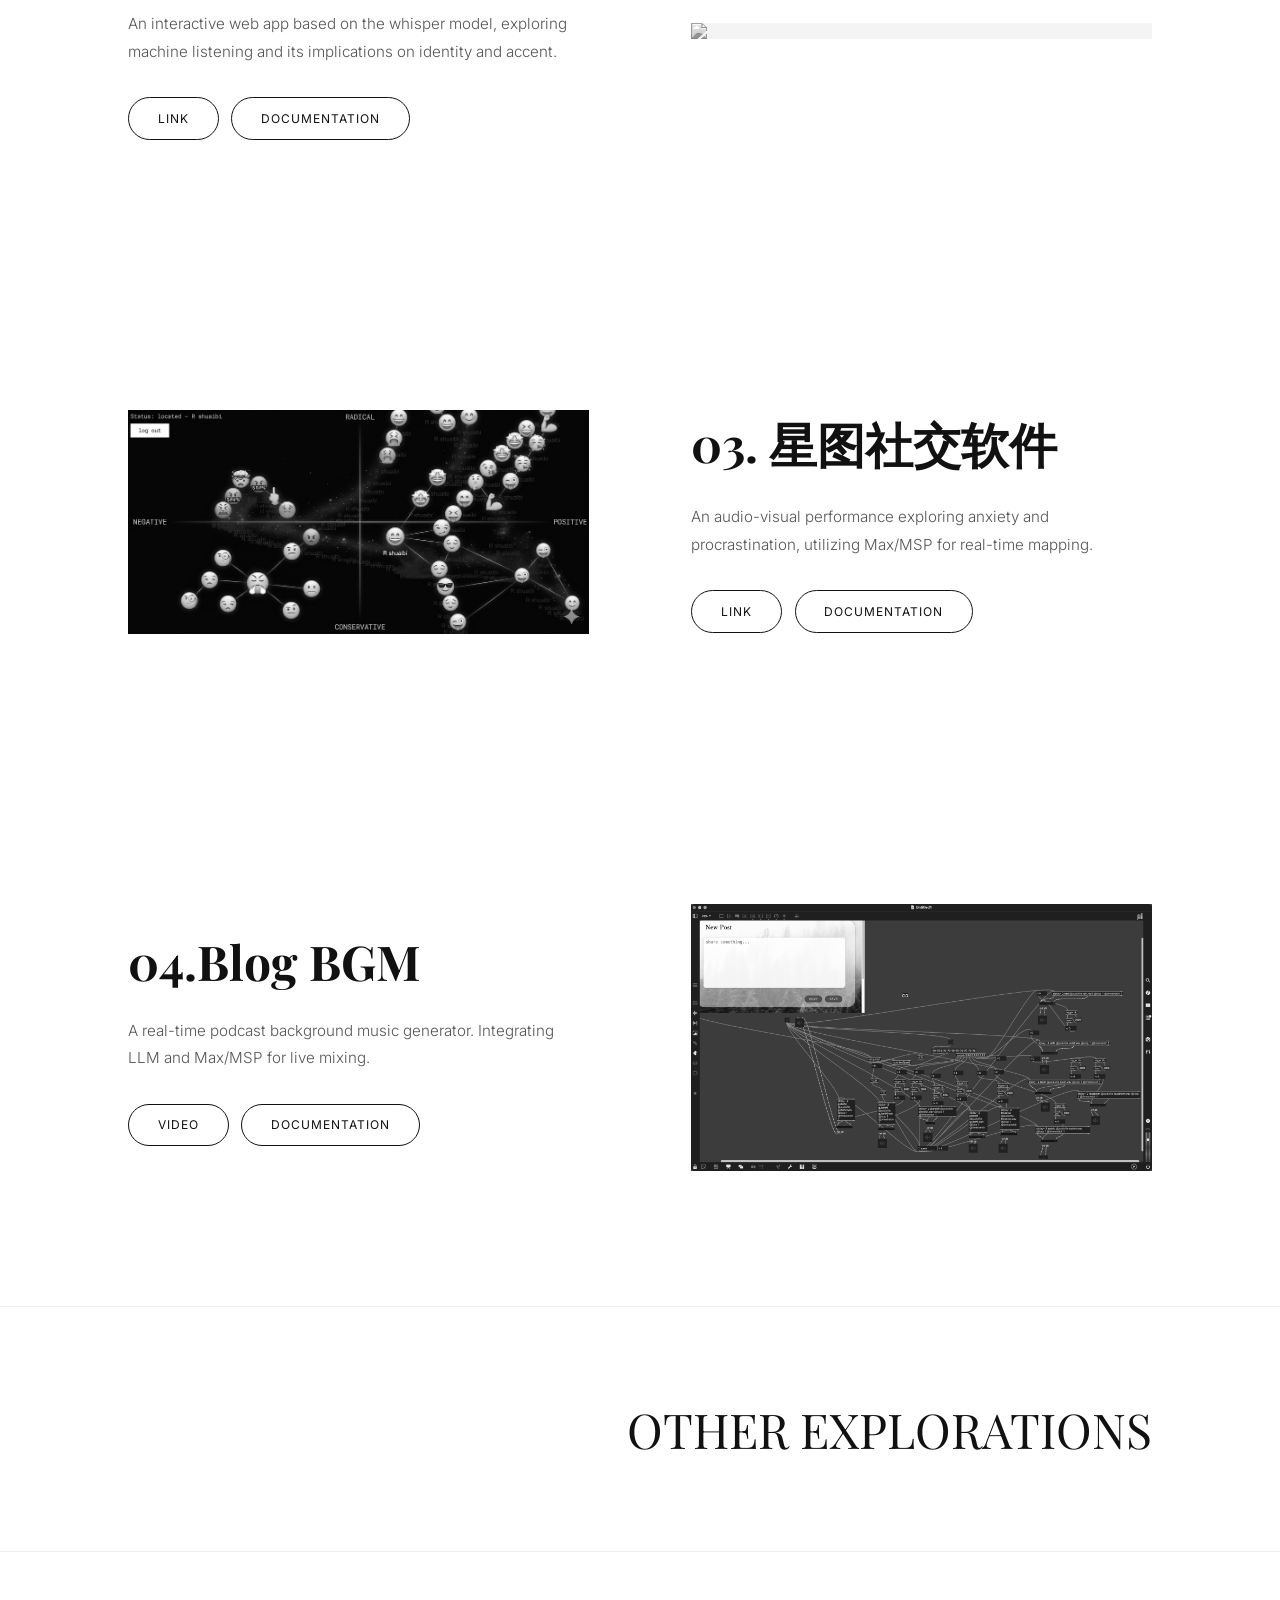
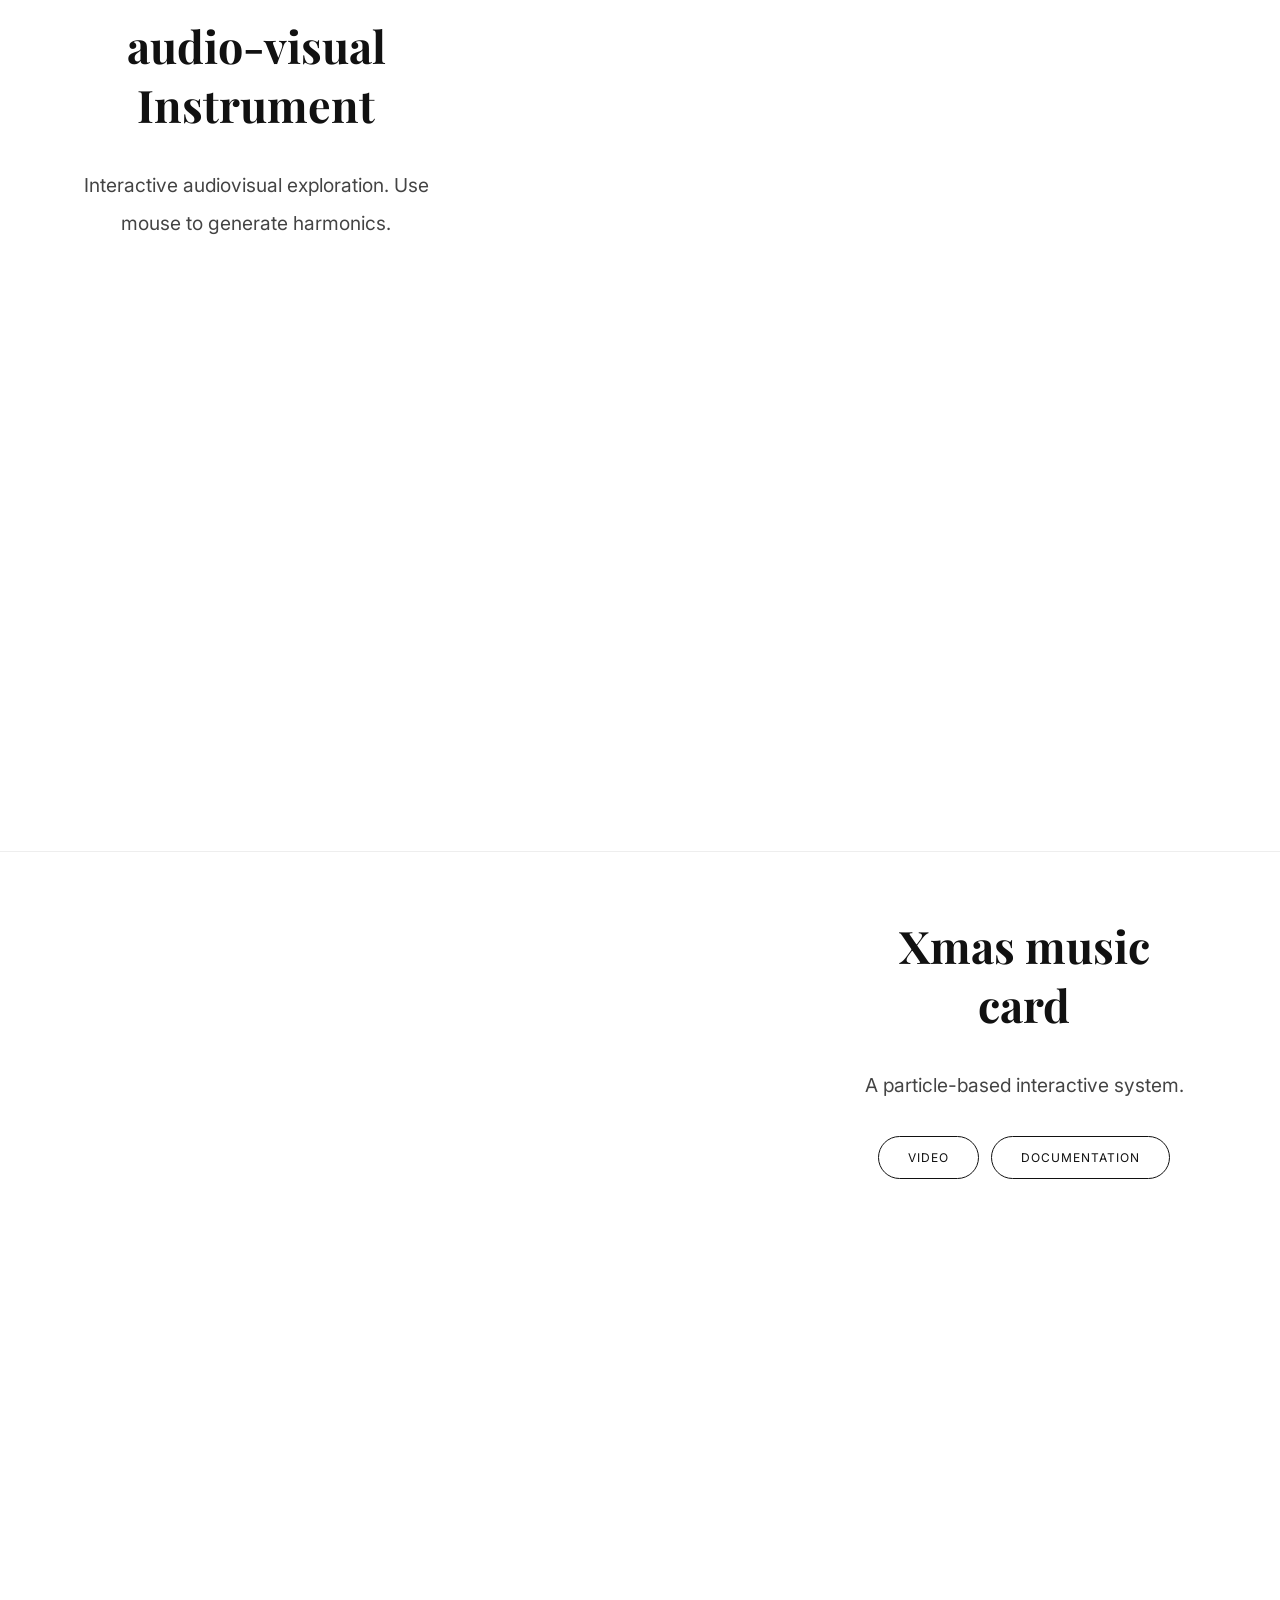
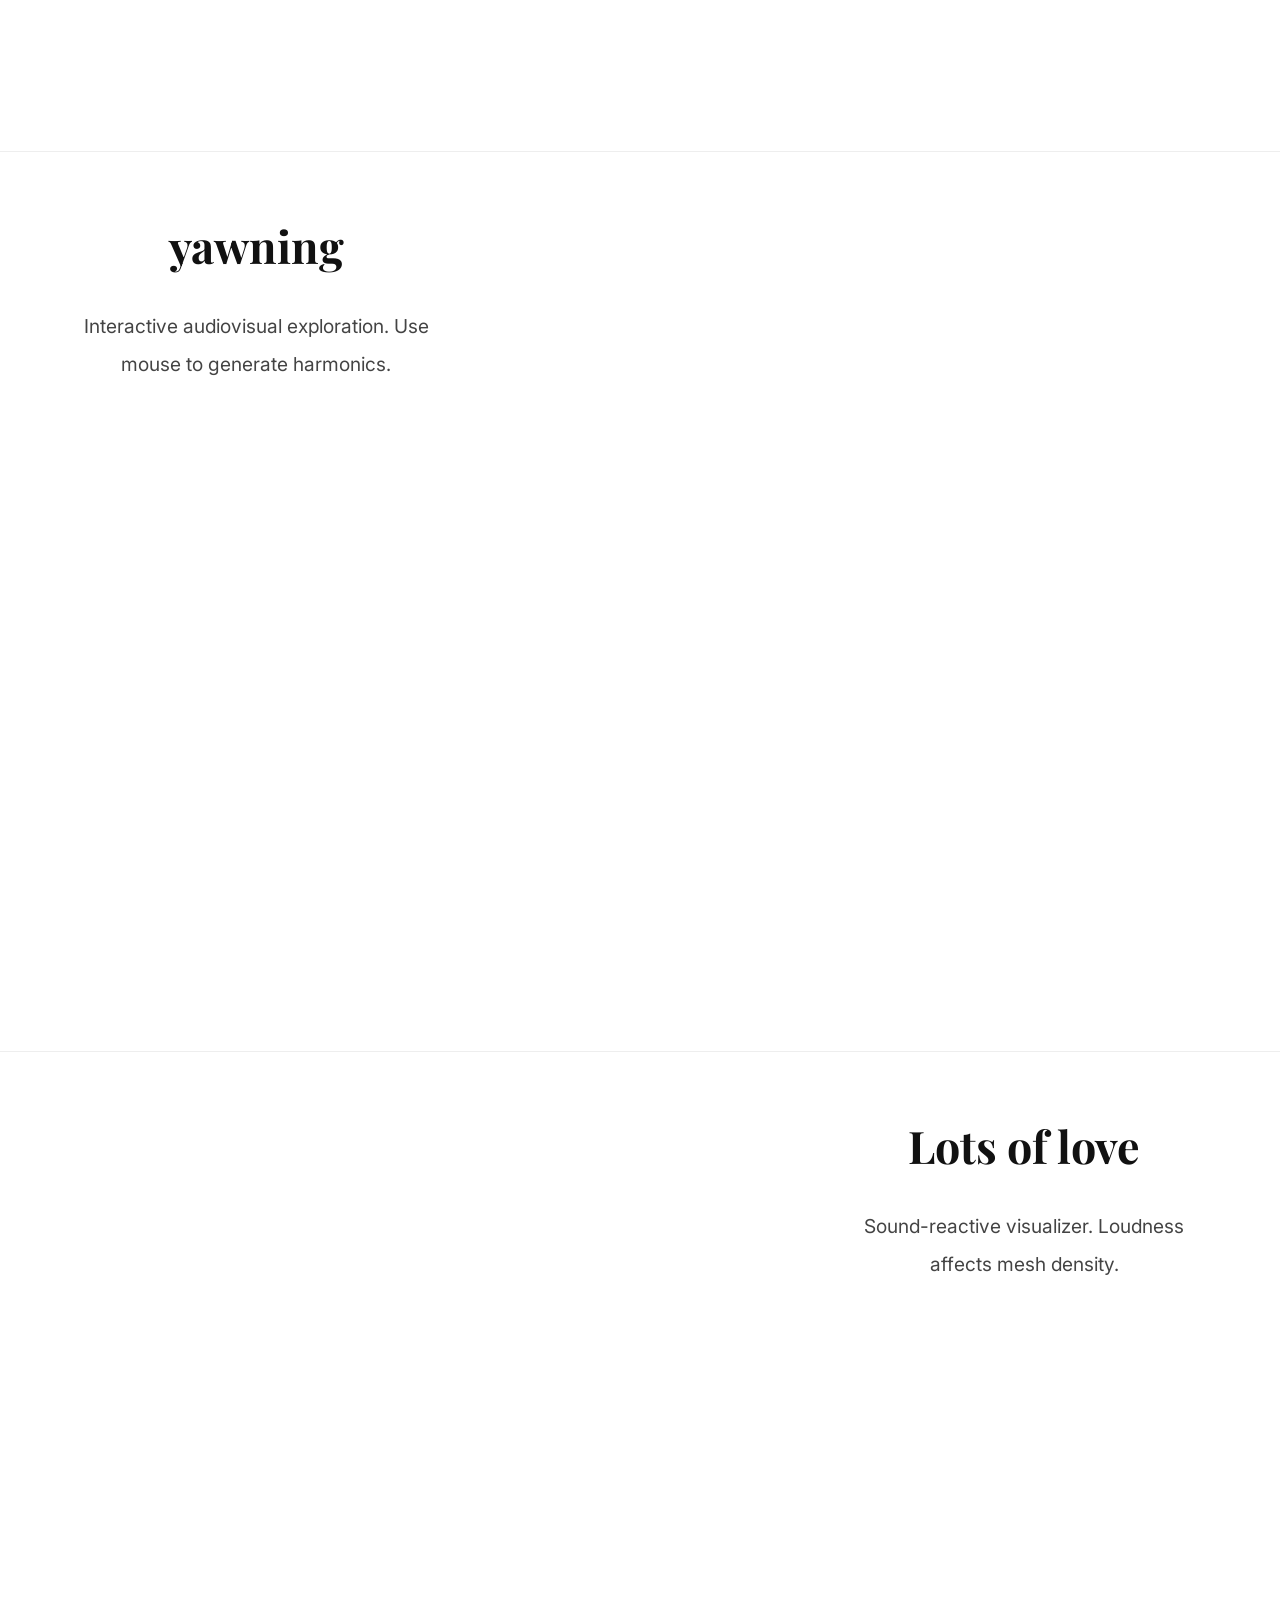
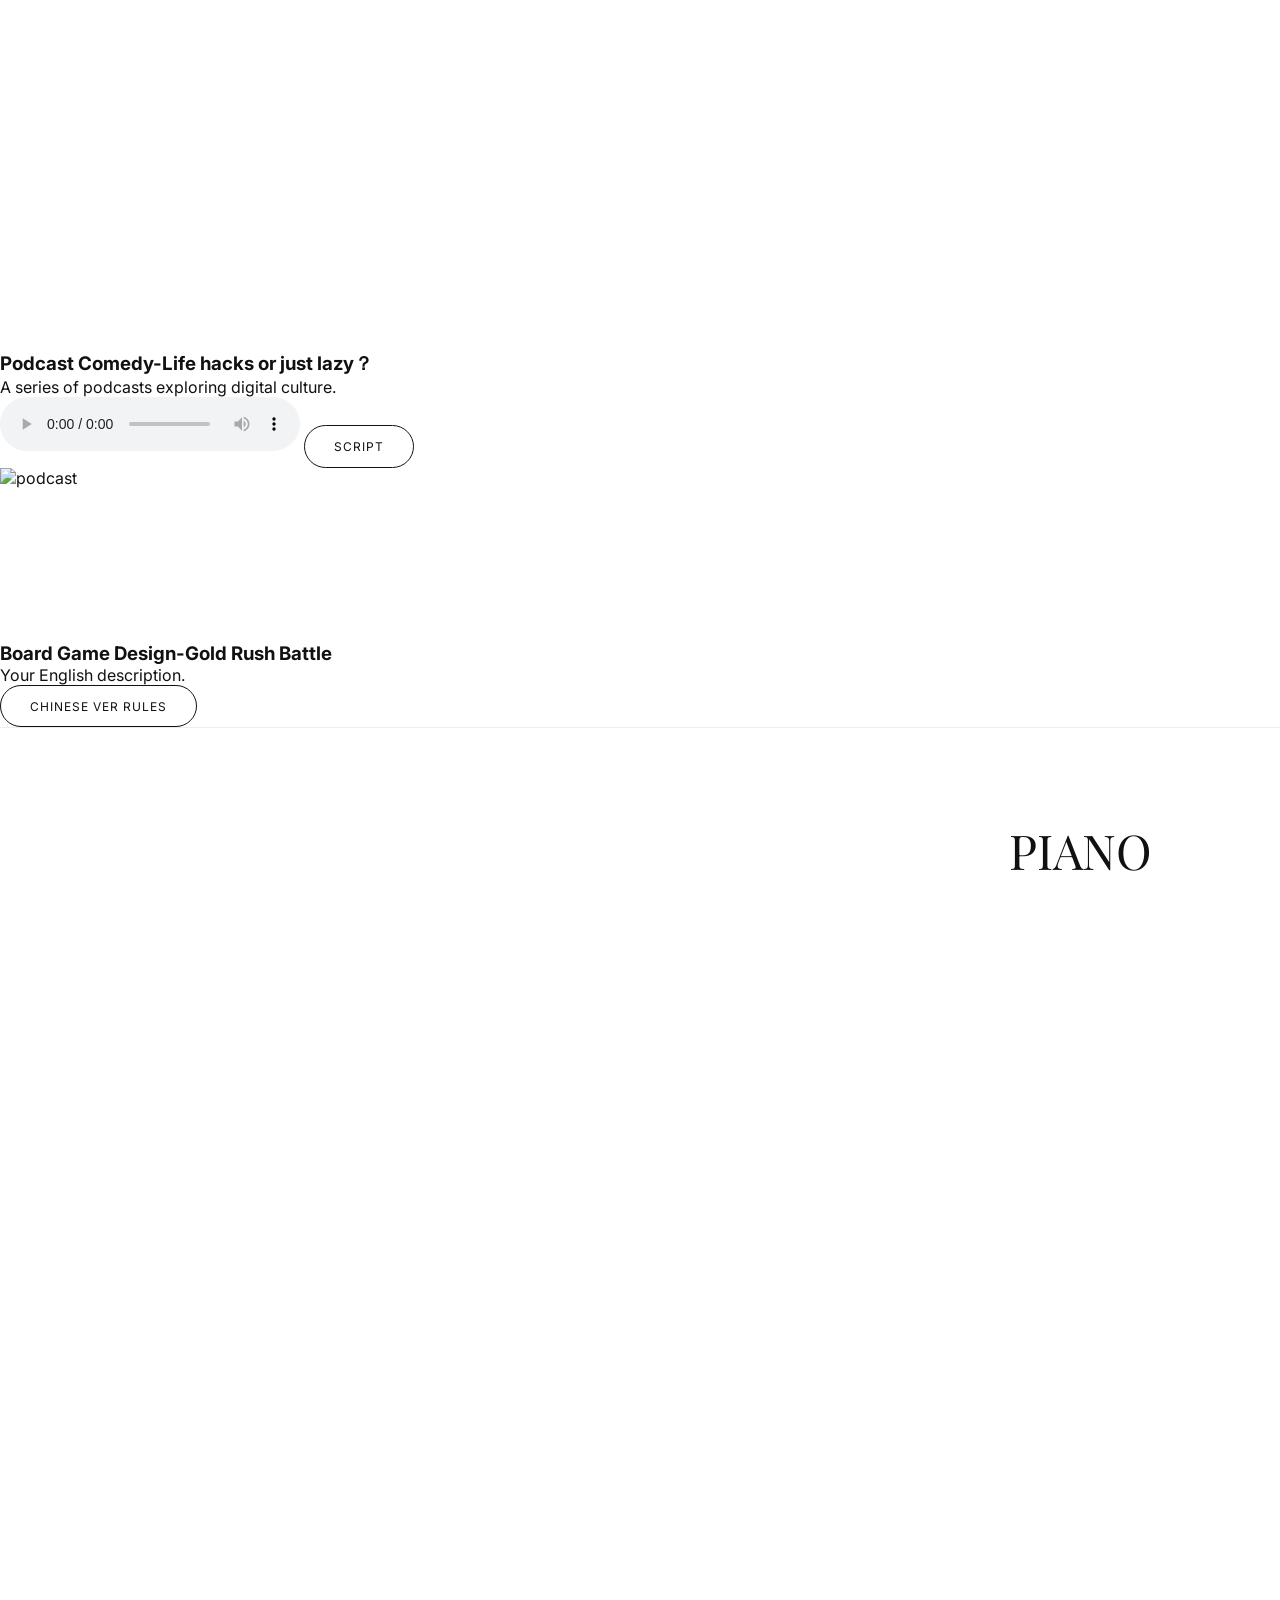
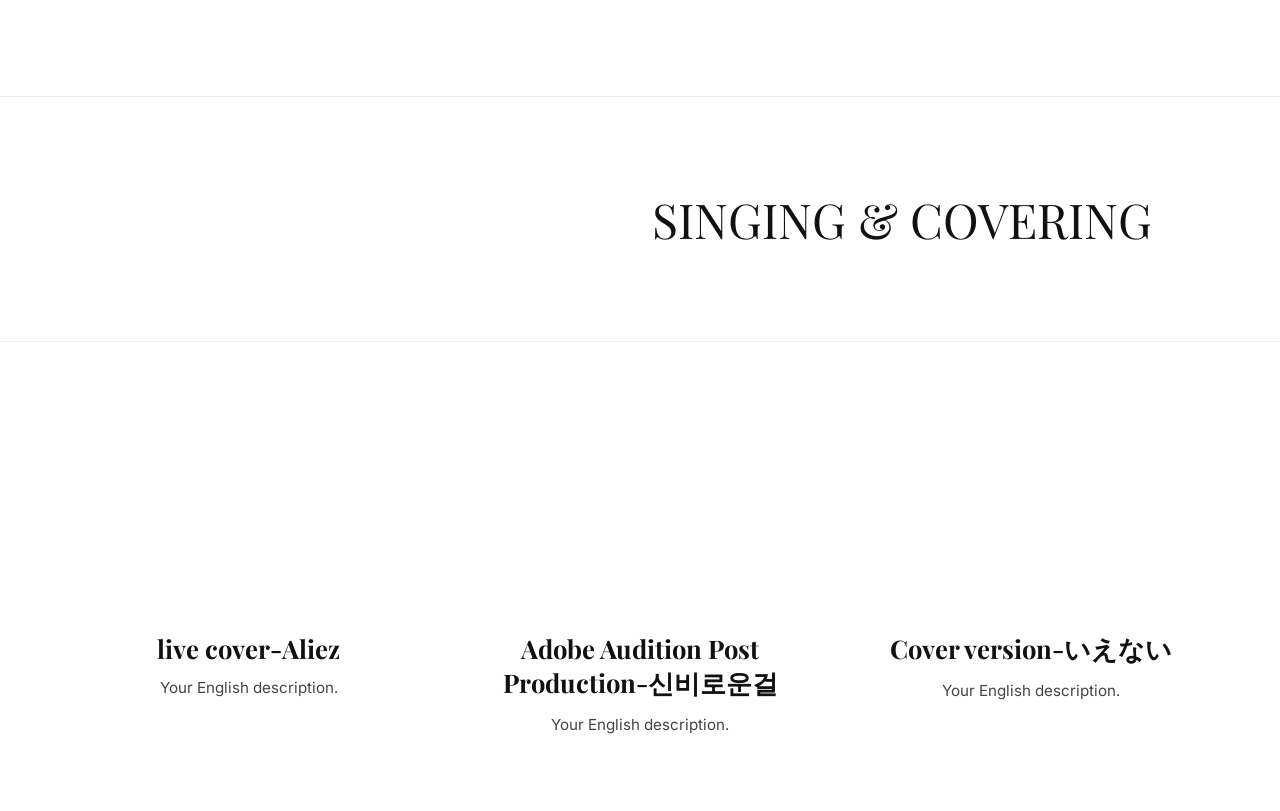
==== commit 76c8afc5: "revise" ====
--- a/index.html
+++ b/index.html
@@ -58,14 +58,14 @@
             </p>
             <div class="button-group">
             <a href="https://new-social-media-49e1b.web.app/index.html" class="btn" data-en="Link" data-zh="启动">Video</a>
-            <a href="#" class="btn" data-en="Documentation" data-zh="项目文档">Documentation</a>
-        </div>
-        </div>
-    </section>
-
-    <section class="major-work">
-        <div class="img-wrapper">
-            <img src="https://images.unsplash.com/photo-1462331940025-496dfbfc7564?q=80&w=2048&auto=format&fit=crop" alt="Universe Sandbox">
+            <a href="https://hickory-trombone-b22.notion.site/WEEK8-3321841bc7a1809e9905f42ccb816d39?pvs=73" class="btn" data-en="Documentation" data-zh="项目文档">Documentation</a>
+        </div>
+        </div>
+    </section>
+
+    <section class="major-work">
+        <div class="img-wrapper">
+            <img src="whisper.png">
         </div>
         <div class="work-text">
             <h2>02. Native Ear</h2>
@@ -75,7 +75,7 @@
             </p>
             <div class="button-group">
             <a href="https://huggingface.co/spaces/ShuaiBiRen/ear" class="btn" data-en="Link" data-zh="启动">Video</a>
-            <a href="#" class="btn" data-en="Documentation" data-zh="项目文档">Documentation</a>
+            <a href="https://hickory-trombone-b22.notion.site/Final-project-native-ear-31e1841bc7a180218663e1d8d08c3744" class="btn" data-en="Documentation" data-zh="项目文档">Documentation</a>
         </div>
         </div>
     </section>
@@ -134,7 +134,7 @@
     </div>
     <div class="project-info">
         <h3 data-en="Xmas music card" data-zh="圣诞音乐卡">Xmas music card</h3>
-        <div class="gameplay" data-en="A particle-based interactive system." data-zh="DIY一张电子圣诞节音乐贺卡。拖拽驯鹿产生鼓点，敲击键盘来模拟弹钢琴。拖动圣诞树进行混音：上下调整钢琴和古典的比例，左右调整EQ<br><br>提示：进图条的间隔表示节奏，间隔越大，代表停留的时间越长。">
+        <div class="gameplay" data-en="A particle-based interactive system." data-zh="DIY一张电子圣诞节音乐贺卡。<br>拖拽驯鹿产生鼓点，敲击键盘来模拟弹钢琴。<br>拖动圣诞树进行混音：上下调整钢琴和鼓点的音量比例；左右调整EQ,左边增强低频，右边增强高频<br><br>提示：进图条的间隔表示节奏，间隔越大，代表停留的时间越长。">
             A particle-based interactive system.
         </div>
         <div class="button-group">
@@ -154,8 +154,7 @@
         <h3 data-en="yawning" data-zh="打哈欠模拟器">Yawning</h3>
         <div class="gameplay" data-en="Interactive audiovisual exploration. Use mouse to generate harmonics." data-zh="想放松一下？跟随骷髅小人一起打个哈欠吧！">Interactive audiovisual exploration.</div>
         <div class="button-group">
-            <a href="#" class="btn" data-en="Video" data-zh="视频演示">Video</a>
-            <a href="#" class="btn" data-en="Documentation" data-zh="项目文档">Documentation</a>
+           
         </div>
     </div>
 </section>
@@ -171,28 +170,48 @@
     </div>
 </section>
 
-<section class="small-work-fullscreen">
-    <div class="project-display">
-        <div class="img-wrapper" style="width: 100%; height: 100%; aspect-ratio: 16/9;">
-            <img src="pod.webp" style="width: 100%; height: 100%; object-fit: cover;">
-        </div>
-    </div>
-    <div class="project-info">
-        <h3 data-en="Podcast-Life hacks or just lazy？" data-zh="播客制作-Life hacks or just lazy？">播客</h3>
-        <div class="gameplay" data-en="A series of podcasts exploring digital culture." data-zh="玩法：一系列探索数字文化的播客。">Exploring digital culture.</div>
-    </div>
-</section>
-
-<section class="small-work-fullscreen">
-    <div class="project-display">
-        <!-- 替换下方 YOUR_GOOGLE_SLIDES_LINK 为你的 Google Slides 发布链接 -->
-        <iframe data-src="https://player.bilibili.com/player.html?bvid=BV1dZ421E77c&high_quality=1&danmaku=0" src="" frameborder="0" width="960" height="569" allowfullscreen="true" mozallowfullscreen="true" webkitallowfullscreen="true" style="width:100%; aspect-ratio:16/9;"></iframe>
-    </div>
-    <div class="project-info">
-        <h3 data-en="Piano-Unravel" data-zh="钢琴演奏 Unravel">钢琴 </h3>
-        <div class="gameplay" data-en="An original board game design. Embedded Google Slides presentation." data-zh="原创桌游设计。内嵌 Google Slides 展示。">原创桌游设计</div>
-    </div>
-</section>
+<section class="podcast-split">
+    <!-- 左半边：上文字+音频，下图片 -->
+    <div class="podcast-half">
+        <div class="podcast-text">
+            <h3 data-en="Podcast Comedy-Life hacks or just lazy？" data-zh="播客喜剧-Life hacks or just lazy？">播客</h3>
+            <div class="gameplay" data-en="A series of podcasts exploring digital culture." data-zh="玩法：一系列探索数字文化的播客。">Exploring digital culture.</div>
+            <div class="podcast-controls">
+                <audio controls class="podcast-audio">
+                    <source src="podcast.mp3" type="audio/mpeg">
+                </audio>
+                <a href="https://docs.google.com/document/d/1r2qDolSqS9VzK_MCW-ERmuPynPpt956r/edit?usp=sharing&ouid=103457427089945938530&rtpof=true&sd=true" class="btn" data-en="Script" data-zh="台本">台本</a>
+            </div>
+        </div>
+        <div class="podcast-img">
+            <img src="podcast.png" alt="podcast">
+        </div>
+    </div>
+    <!-- 右半边：上图片，下文字 -->
+    <div class="podcast-half">
+        <div class="podcast-img">
+            <iframe data-src="https://docs.google.com/presentation/d/1sOIuw8vhoVQnNz2qN06Y9V9RC6wLsVnxhsjdYImUdZ8/embed?start=false&loop=false&delayms=3000" src="" allowfullscreen="true" mozallowfullscreen="true" webkitallowfullscreen="true" style="width:100%; height:100%; border:none;"></iframe>
+        </div>
+        <div class="podcast-text">
+            <h3 data-en="Board Game Design-Gold Rush Battle" data-zh="原创桌游-淘金之战">桌游</h3>
+            <div class="gameplay" data-en="Your English description." data-zh="你的中文描述。">你的描述</div>
+            <div class="podcast-controls">
+                <a href="https://hickory-trombone-b22.notion.site/3321841bc7a180a6a43df34910c65bb2?pvs=73" class="btn" data-en="Chinese ver rules" data-zh="中文版规则" target="_blank">中文规则</a>
+                
+            </div>
+        </div>
+    </div>
+</section>
+
+<div class="section-divider" data-en="PIANO" data-zh="钢琴演奏">PIANO</div>
+
+<section class="piano-section">
+    <div class="piano-video">
+        <iframe data-src="https://player.bilibili.com/player.html?bvid=BV1dZ421E77c&high_quality=1&danmaku=0" src="" frameborder="0" allowfullscreen="true" style="width:100%; aspect-ratio:16/9;"></iframe>
+    </div>
+</section>
+
+<div class="section-divider" data-en="SINGING & COVERING" data-zh="翻唱与演唱">SINGING & COVERING</div>
 
 <section class="triple-video-section">
     <div class="triple-video-grid">
@@ -202,12 +221,12 @@
             <p data-en="Your English description." data-zh="中文描述A">描述A</p>
         </div>
         <div class="triple-video-item">
-            <iframe data-src="https://player.bilibili.com/player.html?bvid=BV1rM4y1E78X&high_quality=1&danmaku=0&t=110" src="" frameborder="0" allowfullscreen="true" style="width:100%; aspect-ratio:16/9;"></iframe>
+            <iframe data-src="https://player.bilibili.com/player.html?bvid=BV1rM4y1E78X&high_quality=1&danmaku=0" src="" frameborder="0" allowfullscreen="true" style="width:100%; aspect-ratio:16/9;"></iframe>
             <h4 data-en="Adobe Audition Post Production-신비로운걸" data-zh="AU人声后期-신비로운걸(神秘的girl)">标题B</h4>
             <p data-en="Your English description." data-zh="中文描述B">描述B</p>
         </div>
         <div class="triple-video-item">
-            <iframe data-src="https://player.bilibili.com/player.html?bvid=BV13ZsMeYEZX&high_quality=1&danmaku=0" src="" frameborder="0" allowfullscreen="true" style="width:100%; aspect-ratio:16/9;"></iframe>
+            <iframe data-src="https://player.bilibili.com/player.html?isOutside=true&aid=113039948906932&bvid=BV13ZsMeYEZX&cid=25624578541&p=1" src="" frameborder="0" allowfullscreen="true" style="width:100%; aspect-ratio:16/9;"></iframe>
             <h4 data-en="Cover version-いえない" data-zh="翻唱作品-いえない(不愿说)">标题C</h4>
             <p data-en="Your English description." data-zh="中文描述C">描述C</p>
         </div>
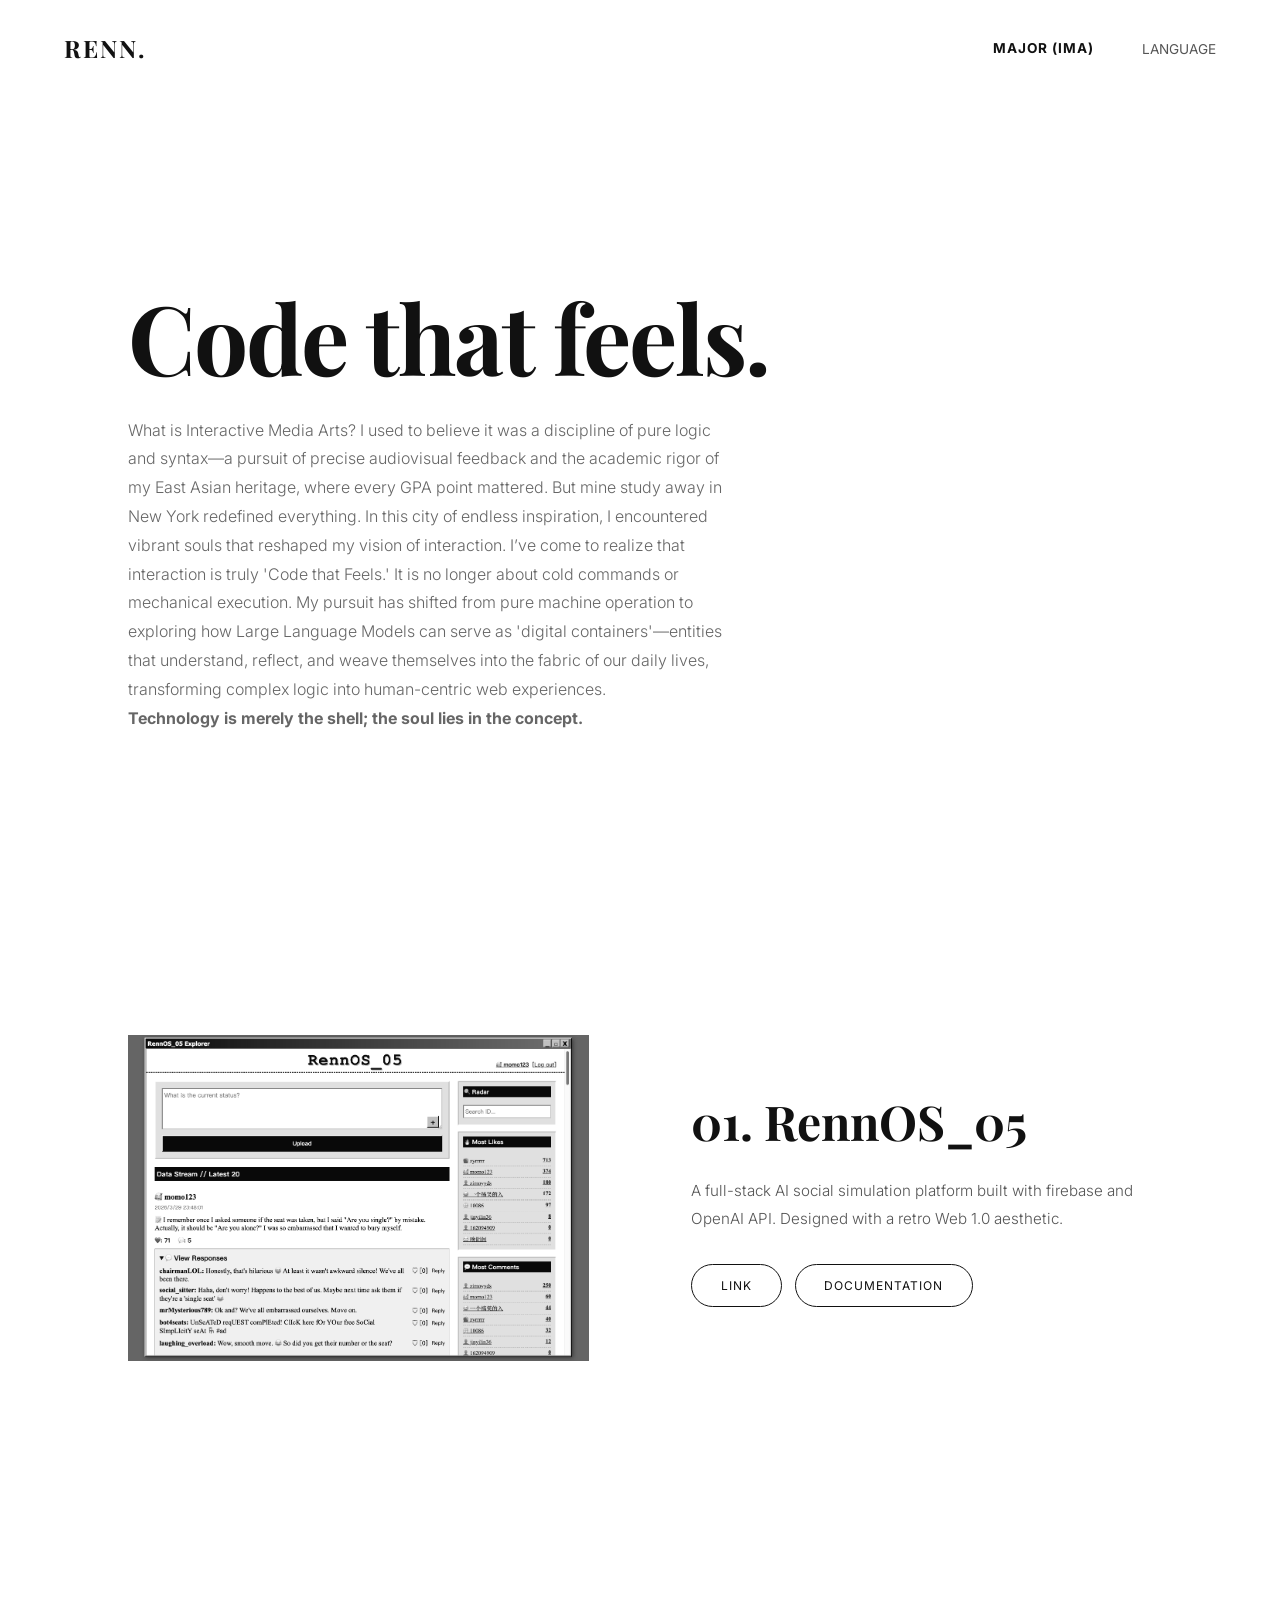
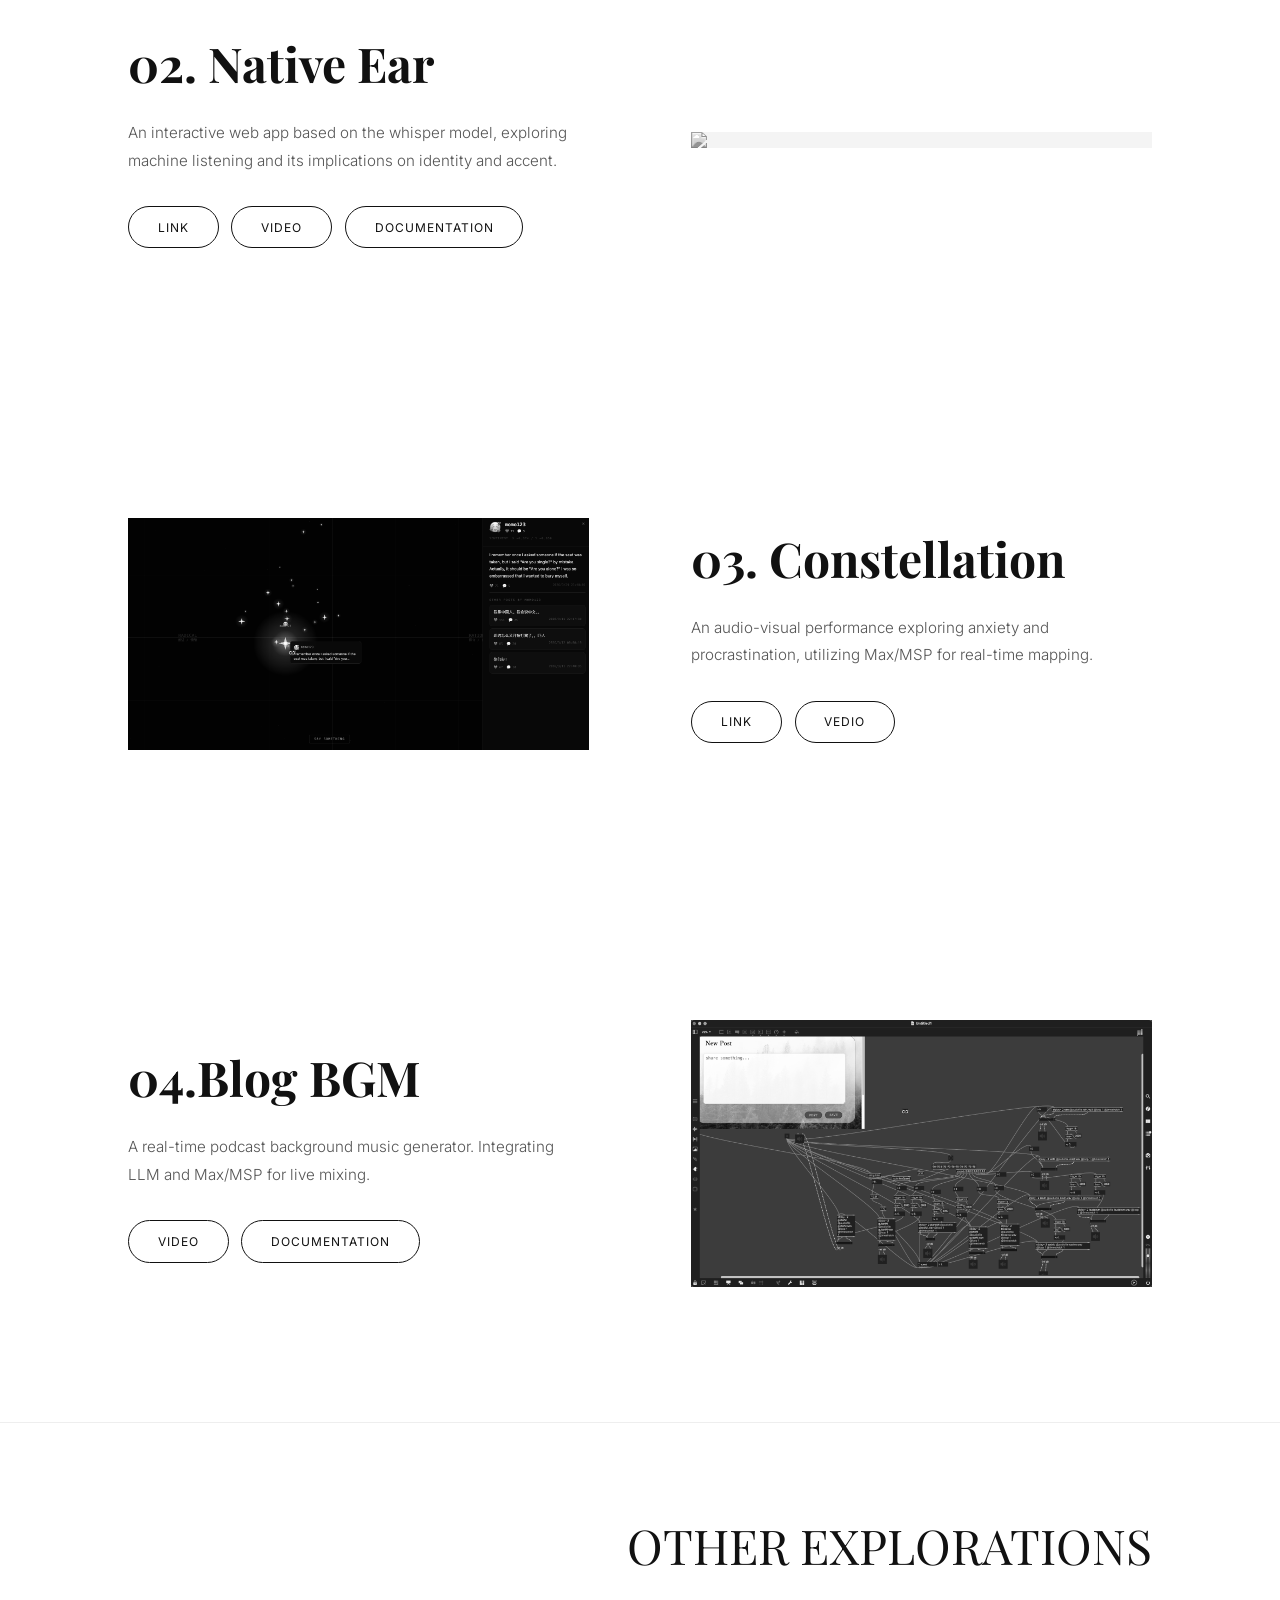
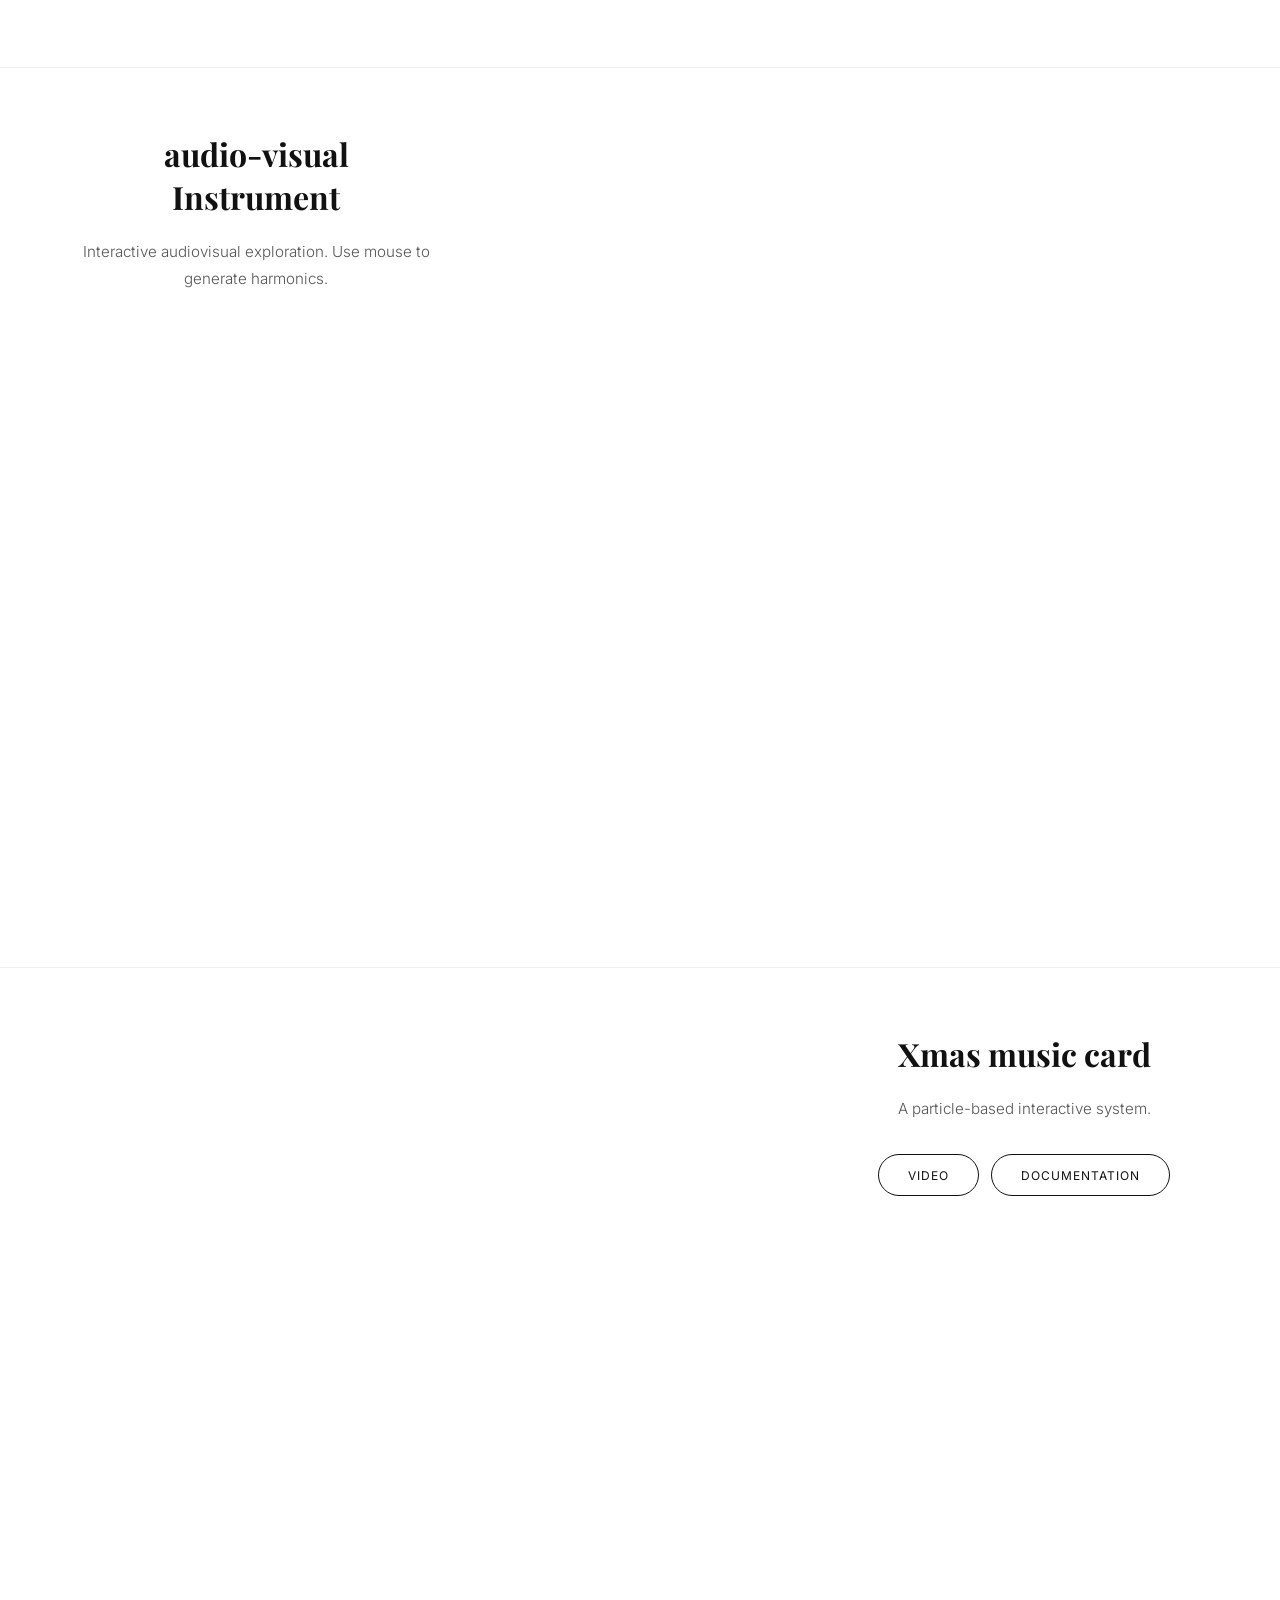
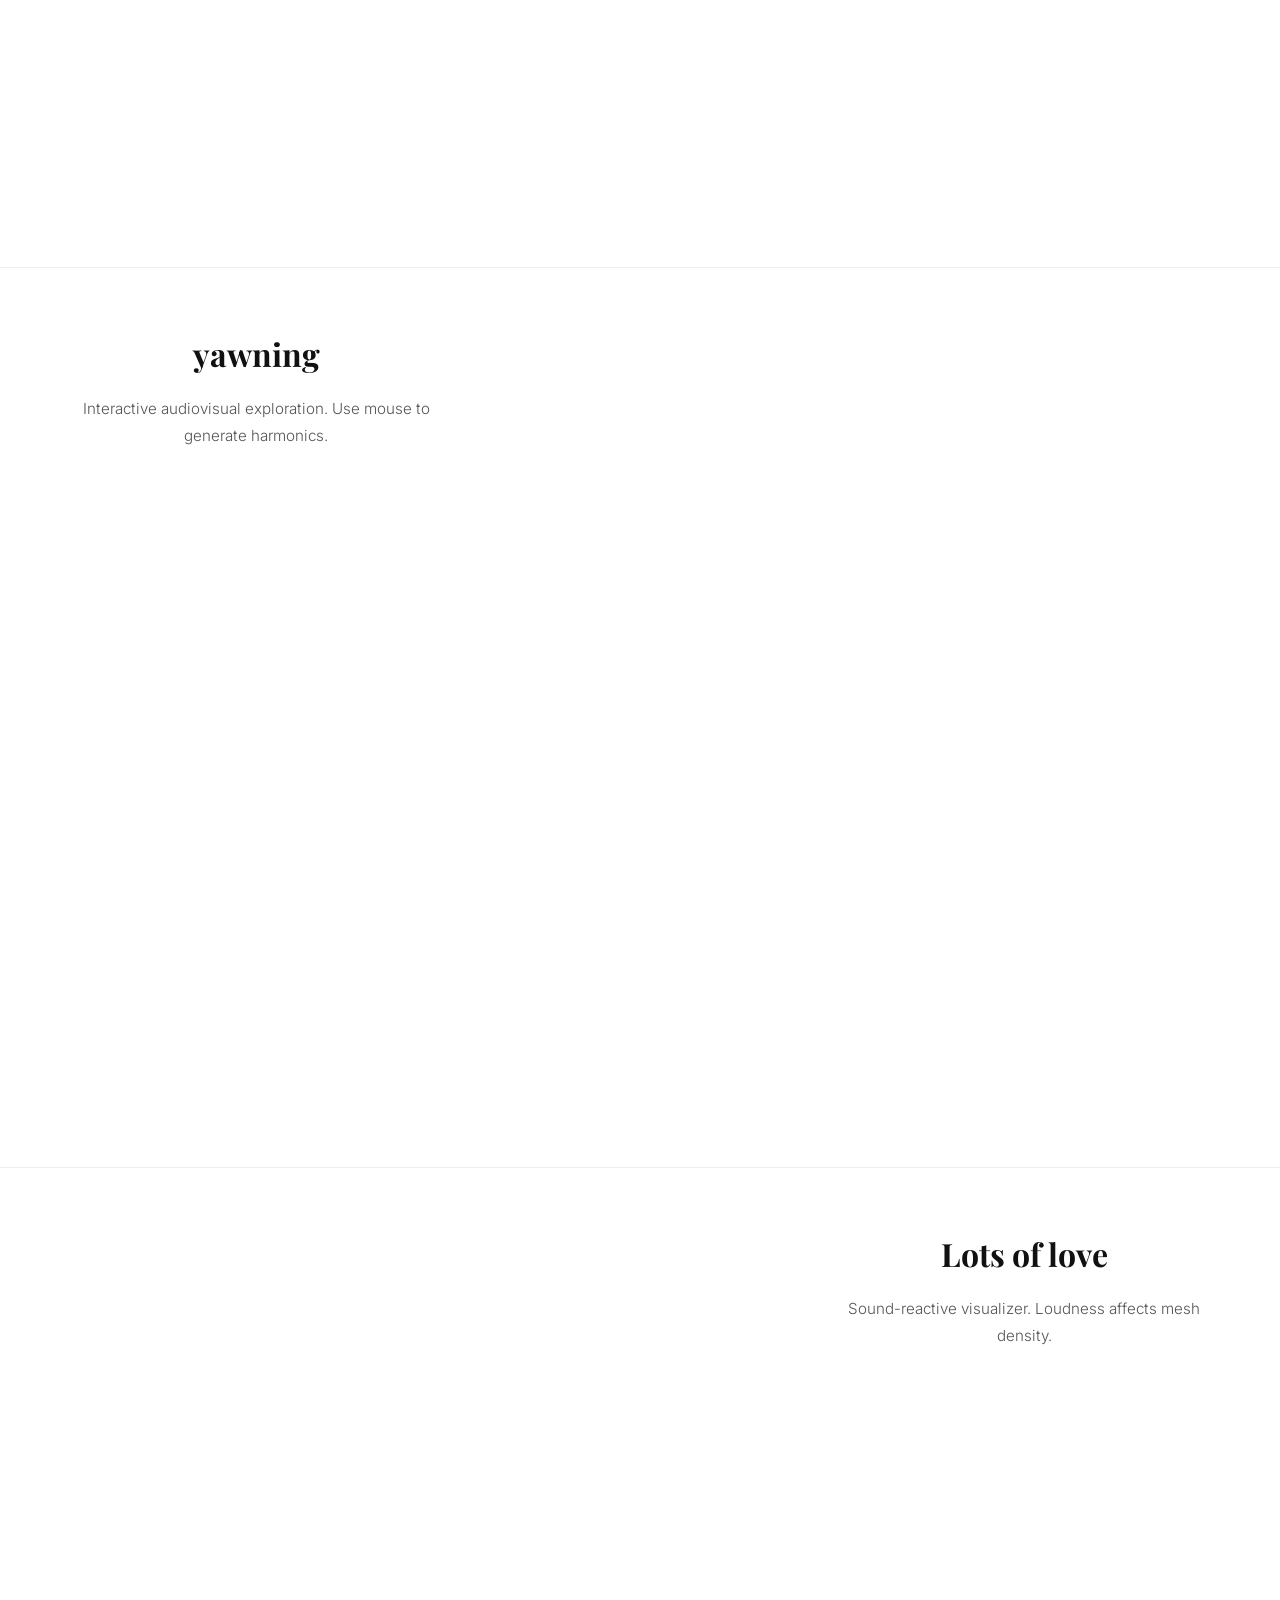
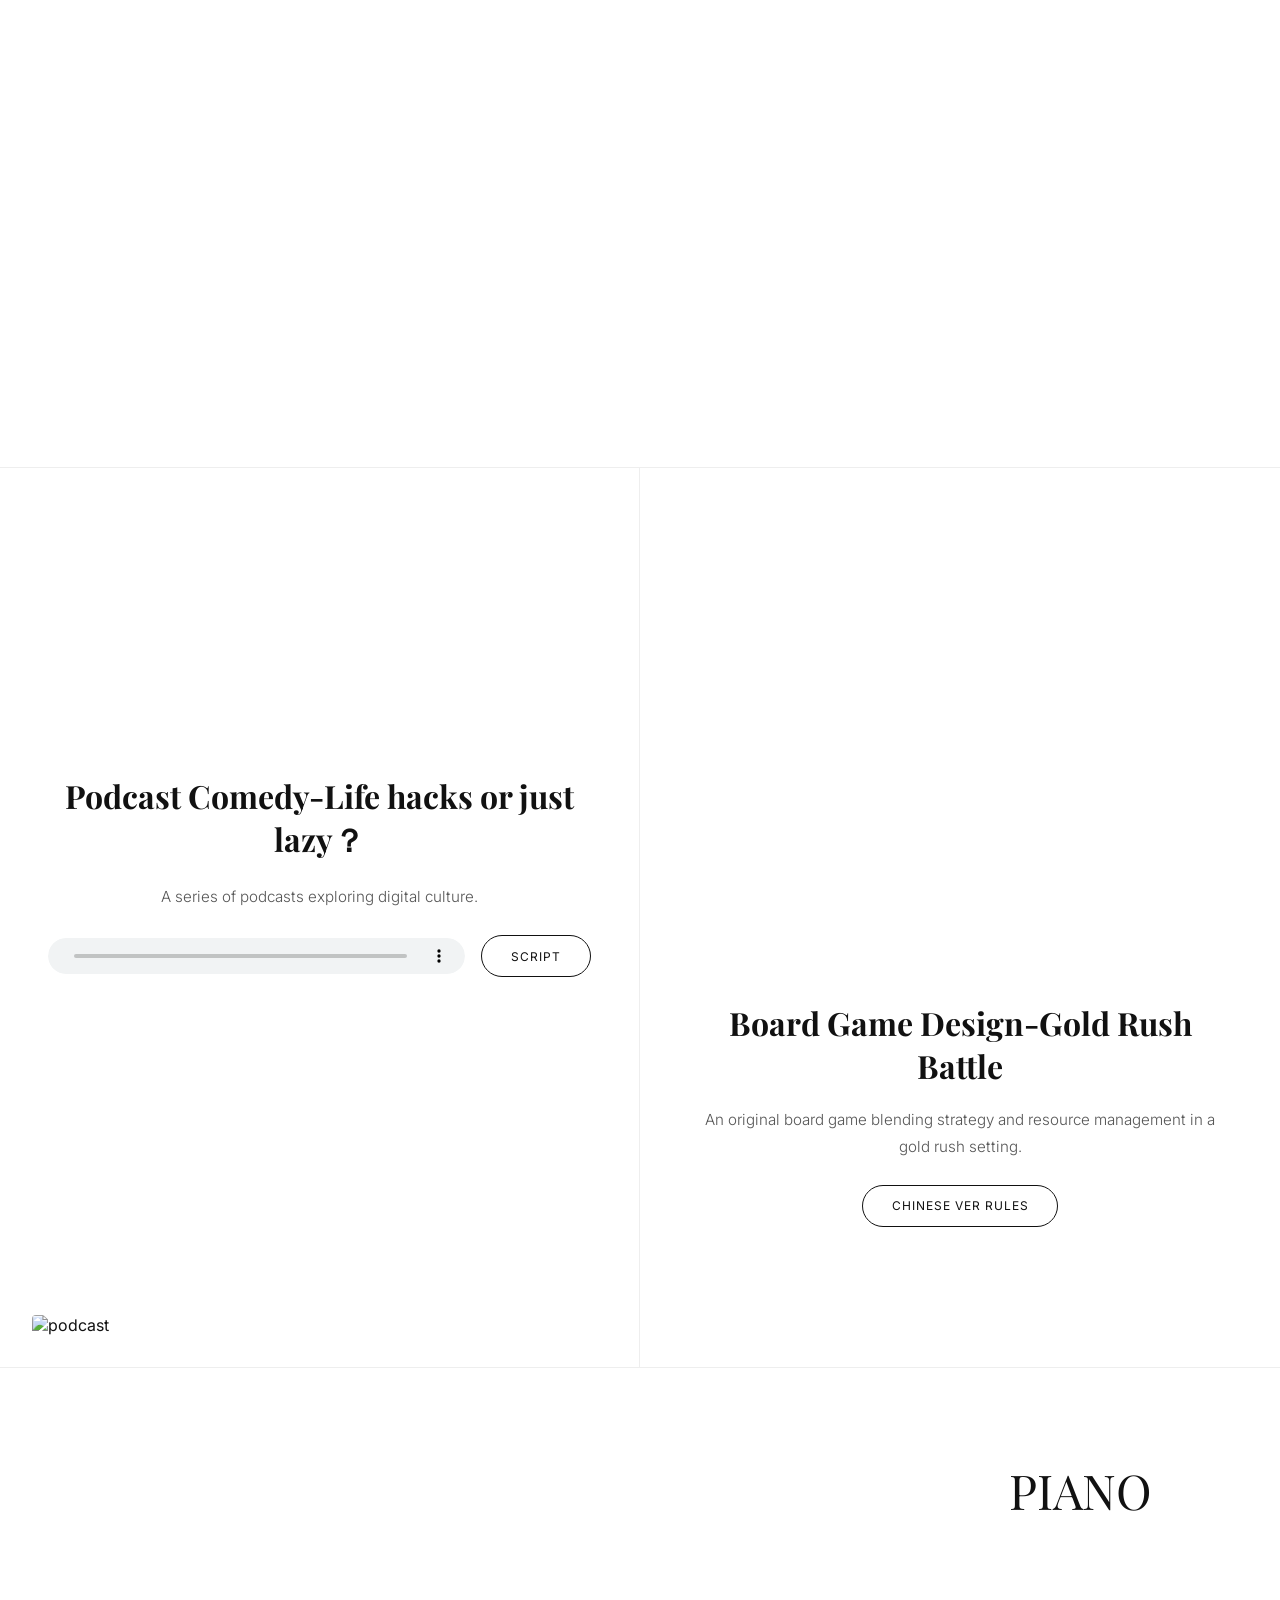
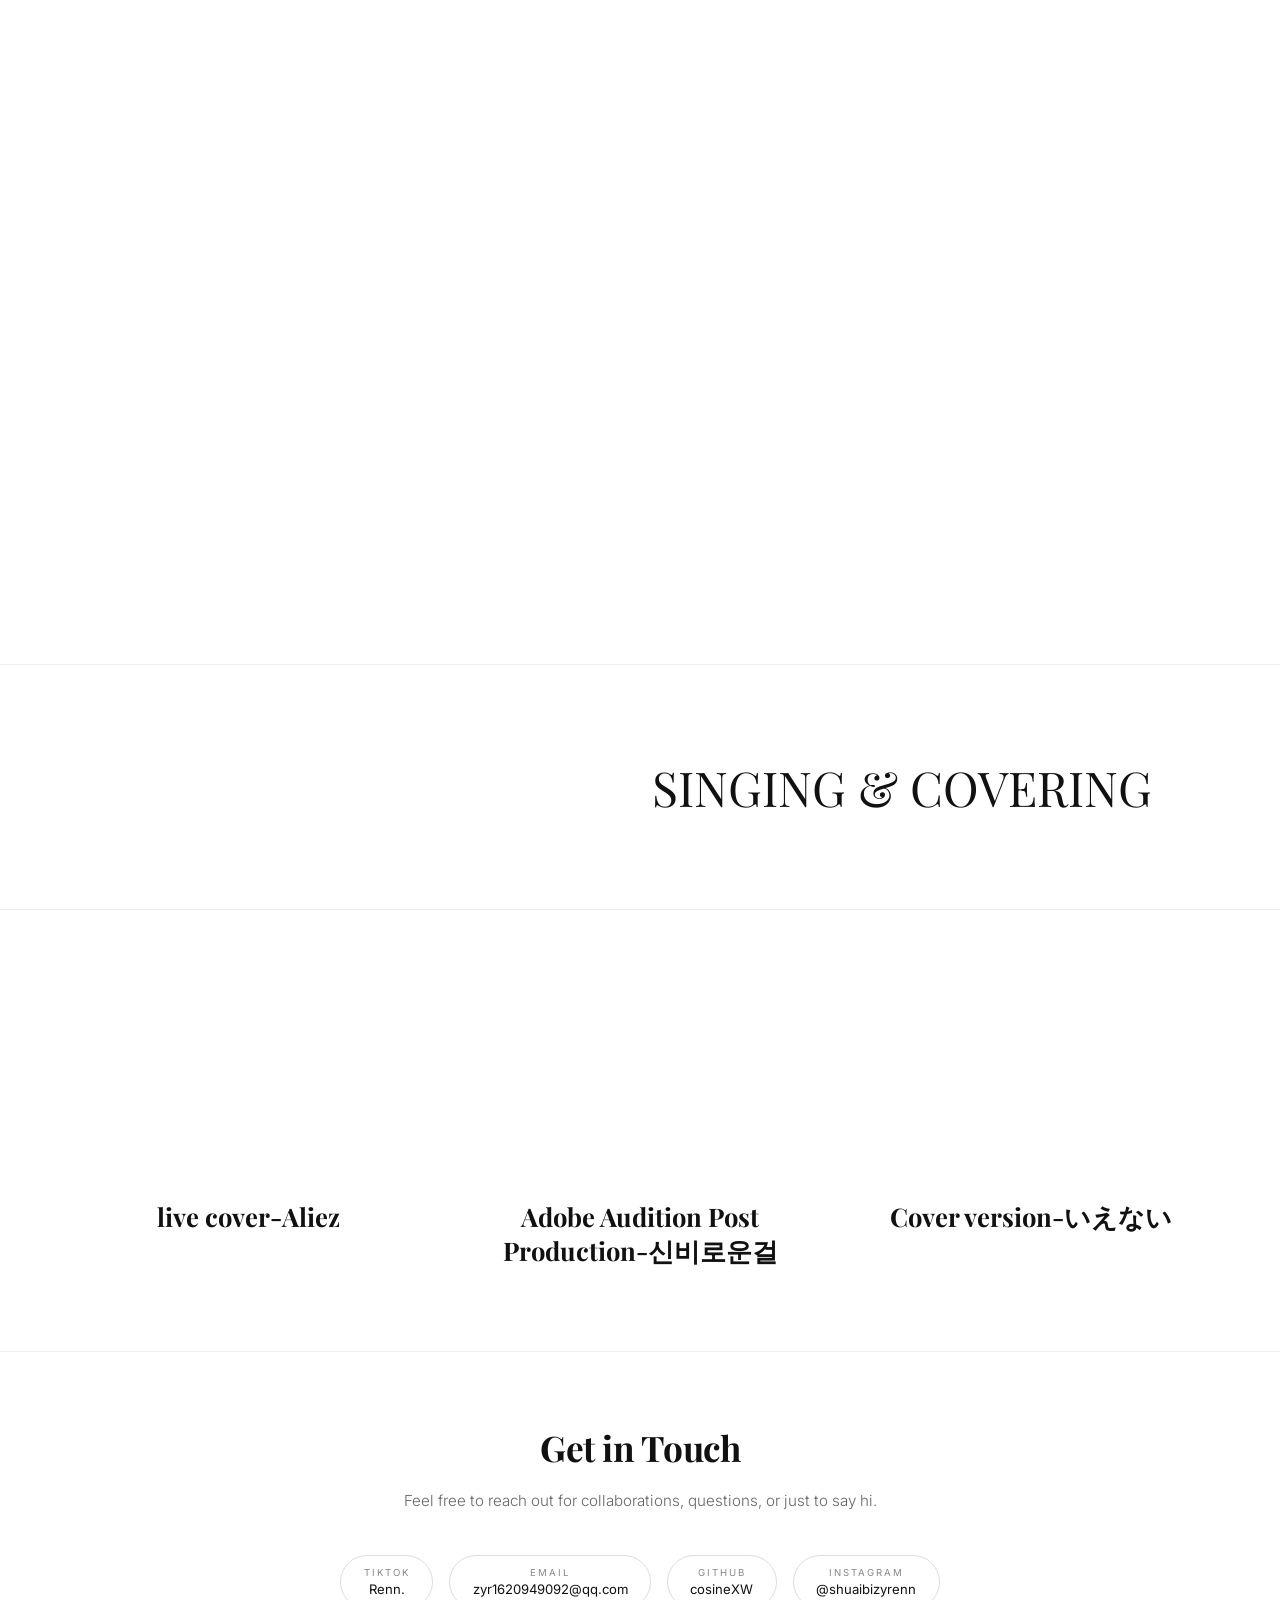
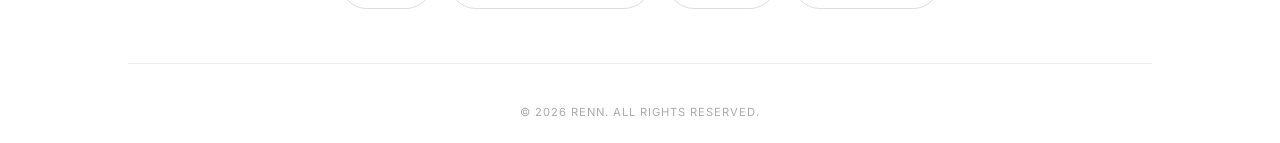
==== commit 101199ce: "content" ====
--- a/index.html
+++ b/index.html
@@ -48,12 +48,12 @@
 
     <section class="major-work">
         <div class="img-wrapper">
-            <img src="https://images.unsplash.com/photo-1550751827-4bd374c3f58b?q=80&w=2070&auto=format&fit=crop" alt="Fakegram">
+            <img src="renn.png" alt="Fakegram">
         </div>
         <div class="work-text">
             <h2>01. RennOS_05</h2>
             <p data-en="A full-stack AI social simulation platform built with firebase and OpenAI API. Designed with a retro Web 1.0 aesthetic."
-               data-zh="全栈 AI 社交模拟平台。采用 firebase 和 OpenAI API 构建，运用复古 Web 1.0 审美。">
+               data-zh="如果每一条动态都能被认真回应，社交媒体会变成什么样？这是一个基于 AI 的模拟社交平台——每条帖子都会收到回复。采用 Firebase 与 OpenAI API 构建，视觉风格致敬早期 Web 1.0 的复古互联网美学。此项目与Constellation共用数据库，在任意一处发布帖子都可以在另一处查看，二者彼此关联。">
                虚拟社交媒体
             </p>
             <div class="button-group">
@@ -70,11 +70,12 @@
         <div class="work-text">
             <h2>02. Native Ear</h2>
             <p data-en="An interactive web app based on the whisper model, exploring machine listening and its implications on identity and accent."
-               data-zh="机器真的能听懂声音吗？人类的口音能够伪装吗？如果迎合机器的审判，我们的声音是否还具有代表性？基于whisper模型的交互网页app<br><br>操作指南：用户先选择自己的母语，然后会随机抽取一门外语，进行空耳，用户根据空耳朗读外语，让机器聆听并分析语言特征，形成饼状图。">
-               机器聆听对于身份和口音探讨。
+               data-zh="机器真的能听懂我们的声音吗？当口音被量化、被评判，我们的声音身份是否还完整？基于 Whisper 模型的交互网页应用，探索机器聆听与语言身份之间的张力。用户选择母语后，系统随机分配一门外语进行「空耳」朗读，机器实时分析语言特征并生成可视化图谱。">
+               。
             </p>
             <div class="button-group">
             <a href="https://huggingface.co/spaces/ShuaiBiRen/ear" class="btn" data-en="Link" data-zh="启动">Video</a>
+            <a href="nativeear.mp4" class="btn" data-en="Video" data-zh="视频演示">Video</a>
             <a href="https://hickory-trombone-b22.notion.site/Final-project-native-ear-31e1841bc7a180218663e1d8d08c3744" class="btn" data-en="Documentation" data-zh="项目文档">Documentation</a>
         </div>
         </div>
@@ -82,17 +83,17 @@
 
     <section class="major-work">
         <div class="img-wrapper">
-            <img src="starmap.jpg" alt="webapp">
-        </div>
-        <div class="work-text">
-            <h2>03. 星图社交软件</h2>
+            <img src="star.png" alt="webapp">
+        </div>
+        <div class="work-text">
+            <h2>03. Constellation</h2>
             <p data-en="An audio-visual performance exploring anxiety and procrastination, utilizing Max/MSP for real-time mapping."
-               data-zh="除了传统的社交媒体的发帖，点赞评论形式，有没有其他办法链接人与人之间的关系？此项目用2d星象图来象化数据的关系，embed轻量语言模型来实现实时打字互动，关联他人观点的社交媒体平台。">
+               data-zh="除了发帖、点赞、评论，大数据算法的推荐什么看什么之外，人与人之间还能以什么方式连接？本项目以 2D 星象图将用户的语言风格可视化，内嵌轻量语言模型实现实时的文字交互，构建一个通过观点关联而非社交指标连接彼此的平台。此项目与RennOS_05共用数据库，在任意一处发布帖子都可以在另一处查看，二者彼此关联。">
                An audio-visual performance exploring anxiety and procrastination, utilizing Max/MSP for real-time mapping.
             </p>
             <div class="button-group">
-            <a href="#" class="btn" data-en="Link" data-zh="启动">Video</a>
-            <a href="#" class="btn" data-en="Documentation" data-zh="项目文档">Documentation</a>
+            <a href="https://cd-starmap.web.app" class="btn" data-en="Link" data-zh="启动">Video</a>
+            <a href="#" class="btn" data-en="Vedio" data-zh="视频演示"></a>
         </div>
         </div>
     </section>
@@ -104,7 +105,7 @@
         <div class="work-text">
             <h2>04.Blog BGM</h2>
             <p data-en="A real-time podcast background music generator. Integrating LLM and Max/MSP for live mixing."
-               data-zh="实时播客背景音乐生成器。接入llm和max/msp，进行实时混音。">
+               data-zh="从小我就梦想着在写博客时，背景音乐能否根据你的语境和心情变化？本项目将大语言模型与 Max/MSP 结合，根据对话内容实时生成并混音背景音乐，让写作更具沉浸感。">
               maxmsp和llm结合的实时播客背景音乐生成器。          
             </p>
             <div class="button-group">
@@ -122,7 +123,7 @@
     </div>
     <div class="project-info">
         <h3 data-en="audio-visual Instrument" data-zh="视听乐器">AV Instrument</h3>
-        <div class="gameplay" data-en="Interactive audiovisual exploration. Use mouse to generate harmonics." data-zh="当提到视觉听觉结合的乐器的时候，比起做一个赛博的物理乐器，我更想将自然界的声音也变成音乐的一部分。此项目是一场宁静的视听结合的交互项目<br><br>W键：风声 R键：雨声 T键:雷声 （如果没反应，点击画布）">Interactive audiovisual exploration.</div>
+        <div class="gameplay" data-en="Interactive audiovisual exploration. Use mouse to generate harmonics." data-zh="比起制造一件赛博乐器，我更想让自然本身成为音源。一个将风、雨、雷等自然声景转化为可交互视听体验的项目。<br><br>按下键盘以开启/关闭效果：W 风声 / R 雨声 / T 雷声（点击画布以激活）">Interactive audiovisual exploration.</div>
         <div class="button-group">
             
     </div>
@@ -134,7 +135,7 @@
     </div>
     <div class="project-info">
         <h3 data-en="Xmas music card" data-zh="圣诞音乐卡">Xmas music card</h3>
-        <div class="gameplay" data-en="A particle-based interactive system." data-zh="DIY一张电子圣诞节音乐贺卡。<br>拖拽驯鹿产生鼓点，敲击键盘来模拟弹钢琴。<br>拖动圣诞树进行混音：上下调整钢琴和鼓点的音量比例；左右调整EQ,左边增强低频，右边增强高频<br><br>提示：进图条的间隔表示节奏，间隔越大，代表停留的时间越长。">
+        <div class="gameplay" data-en="A particle-based interactive system." data-zh="这是一张可以演奏的电子圣诞贺卡。拖拽驯鹿生成鼓点节奏，键盘触发钢琴旋律（下方进度条间隔即节奏间隔，越大代表停留越久），拖动圣诞树控制混音——上下调节钢琴与鼓点的音量平衡，左右调节高低频的EQ频段。bpm条可以控制鼓点速度。">
             A particle-based interactive system.
         </div>
         <div class="button-group">
@@ -152,7 +153,7 @@
     </div>
     <div class="project-info">
         <h3 data-en="yawning" data-zh="打哈欠模拟器">Yawning</h3>
-        <div class="gameplay" data-en="Interactive audiovisual exploration. Use mouse to generate harmonics." data-zh="想放松一下？跟随骷髅小人一起打个哈欠吧！">Interactive audiovisual exploration.</div>
+        <div class="gameplay" data-en="Interactive audiovisual exploration. Use mouse to generate harmonics." data-zh="一个关于「传染性」的小实验——跟随屏幕中的角色打一个哈欠，感受最原始的人际共鸣。">Interactive audiovisual exploration.</div>
         <div class="button-group">
            
         </div>
@@ -165,7 +166,7 @@
     </div>
     <div class="project-info">
         <h3 data-en="Lots of love" data-zh="爱意满满">Lots of love</h3>
-        <div class="gameplay" data-en="Sound-reactive visualizer. Loudness affects mesh density." data-zh="尝试使用各种方法比心。">比心特效</div>
+        <div class="gameplay" data-en="Sound-reactive visualizer. Loudness affects mesh density." data-zh="用各种意想不到的方式比心，触发不同的粒子视觉反馈。">比心特效</div>
      
     </div>
 </section>
@@ -175,7 +176,7 @@
     <div class="podcast-half">
         <div class="podcast-text">
             <h3 data-en="Podcast Comedy-Life hacks or just lazy？" data-zh="播客喜剧-Life hacks or just lazy？">播客</h3>
-            <div class="gameplay" data-en="A series of podcasts exploring digital culture." data-zh="玩法：一系列探索数字文化的播客。">Exploring digital culture.</div>
+            <div class="gameplay" data-en="A series of podcasts exploring digital culture." data-zh="一档探讨数字时代生活方式的喜剧播客——那些所谓的生活窍门，到底是聪明还是偷懒？">Exploring digital culture.</div>
             <div class="podcast-controls">
                 <audio controls class="podcast-audio">
                     <source src="podcast.mp3" type="audio/mpeg">
@@ -194,7 +195,7 @@
         </div>
         <div class="podcast-text">
             <h3 data-en="Board Game Design-Gold Rush Battle" data-zh="原创桌游-淘金之战">桌游</h3>
-            <div class="gameplay" data-en="Your English description." data-zh="你的中文描述。">你的描述</div>
+            <div class="gameplay" data-en="An original board game blending strategy and resource management in a gold rush setting." data-zh="一款原创策略桌游，融合资源管理与博弈机制，在淘金热的背景下展开对抗。">原创桌游</div>
             <div class="podcast-controls">
                 <a href="https://hickory-trombone-b22.notion.site/3321841bc7a180a6a43df34910c65bb2?pvs=73" class="btn" data-en="Chinese ver rules" data-zh="中文版规则" target="_blank">中文规则</a>
                 
@@ -218,20 +219,46 @@
         <div class="triple-video-item">
             <iframe data-src="https://player.bilibili.com/player.html?bvid=BV16Y4y1S7gU&high_quality=1&danmaku=0" src="" frameborder="0" allowfullscreen="true" style="width:100%; aspect-ratio:16/9;"></iframe>
             <h4 data-en="live cover-Aliez" data-zh="Aliez现场翻唱">标题A</h4>
-            <p data-en="Your English description." data-zh="中文描述A">描述A</p>
         </div>
         <div class="triple-video-item">
             <iframe data-src="https://player.bilibili.com/player.html?bvid=BV1rM4y1E78X&high_quality=1&danmaku=0" src="" frameborder="0" allowfullscreen="true" style="width:100%; aspect-ratio:16/9;"></iframe>
             <h4 data-en="Adobe Audition Post Production-신비로운걸" data-zh="AU人声后期-신비로운걸(神秘的girl)">标题B</h4>
-            <p data-en="Your English description." data-zh="中文描述B">描述B</p>
         </div>
         <div class="triple-video-item">
             <iframe data-src="https://player.bilibili.com/player.html?isOutside=true&aid=113039948906932&bvid=BV13ZsMeYEZX&cid=25624578541&p=1" src="" frameborder="0" allowfullscreen="true" style="width:100%; aspect-ratio:16/9;"></iframe>
             <h4 data-en="Cover version-いえない" data-zh="翻唱作品-いえない(不愿说)">标题C</h4>
-            <p data-en="Your English description." data-zh="中文描述C">描述C</p>
-        </div>
-    </div>
-</section>
+        </div>
+    </div>
+</section>
+
+    <footer class="contact-section" id="contact">
+        <div class="contact-inner">
+            <h2 class="contact-title" data-en="Get in Touch" data-zh="联系方式">Get in Touch</h2>
+            <p class="contact-subtitle" data-en="Feel free to reach out for collaborations, questions, or just to say hi." data-zh="欢迎与我分享你的任何想法！更多cosplay以及摄影作品在instgram和抖音。">Feel free to reach out for collaborations, questions, or just to say hi.</p>
+            <div class="contact-links">
+                <a href="https://v.douyin.com/P0zMuWalhNE/" class="contact-item">
+                    <span class="contact-label">TikTok</span>
+                    <span class="contact-value">Renn.</span>
+                </a>
+                <a href="mailto:zyr1620949092@qq.com" class="contact-item">
+                    <span class="contact-label">Email</span>
+                    <span class="contact-value">zyr1620949092@qq.com</span>
+                </a>
+                <a href="https://github.com/cosineXW" target="_blank" class="contact-item">
+                    <span class="contact-label">GitHub</span>
+                    <span class="contact-value">cosineXW</span>
+                </a>
+                <a href="https://www.instagram.com/shuaibizyrenn/" target="_blank" class="contact-item">
+                    <span class="contact-label">Instagram</span>
+                    <span class="contact-value">@shuaibizyrenn</span>
+                </a>
+                
+            </div>
+        </div>
+        <div class="contact-bottom">
+            <span>&copy; 2026 RENN. All rights reserved.</span>
+        </div>
+    </footer>
 
     <script src="lang.js"></script>
 </body>
--- a/style.css
+++ b/style.css
@@ -37,7 +37,7 @@
 /* 6个全屏小项目样式 */
 .small-work-fullscreen { width: 100%; min-height: 100vh; display: flex; border-top: 1px solid #eee; }
 .small-work-fullscreen:nth-child(even) { flex-direction: row-reverse; }
-.small-work-fullscreen:last-of-type { min-height: auto; }
+/* last-of-type 不再去掉 min-height，保持统一全屏高度 */
 
 /* 修改后的小项目显示容器 */
 .project-display { width: 60%; height: 100%; background: transparent; display: flex; justify-content: center; align-items: center; padding: 2rem; }
@@ -51,8 +51,8 @@
     background: transparent; 
 }
 .project-info { width: 40%; height: 100%; padding: 4rem 5rem; display: flex; flex-direction: column; justify-content: center; align-items: center; text-align: center; background: #fff; }
-.project-info h3 { font-family: 'Playfair Display', serif; font-size: clamp(2.1rem, 4.2vw, 2.8rem); margin-bottom: 2rem; }
-.project-info .gameplay { font-size: 1.2rem; color: #444; line-height: 2; border-left: none; padding-left: 0; }
+.project-info h3 { font-family: 'Playfair Display', serif; font-size: clamp(1.4rem, 2.8vw, 2rem); margin-bottom: 1.2rem; }
+.project-info .gameplay { font-size: 0.95rem; color: #555; font-weight: 300; line-height: 1.8; border-left: none; padding-left: 0; }
 
 /* 三视频并排板块 */
 .triple-video-section { width: 100%; padding: 8vh 6vw; border-top: 1px solid #eee; }
@@ -61,6 +61,24 @@
 .triple-video-item iframe { width: 100%; border: none; background: transparent; }
 .triple-video-item h4 { font-family: 'Playfair Display', serif; font-size: clamp(1.2rem, 2vw, 1.6rem); margin: 1.2rem 0 0.6rem; }
 .triple-video-item p { font-size: 0.95rem; color: #444; line-height: 1.8; }
+
+/* 播客左右对半板块 */
+.podcast-split { width: 100%; display: flex; border-top: 1px solid #eee; min-height: 100vh; }
+.podcast-half { width: 50%; display: flex; flex-direction: column; }
+.podcast-half:first-child { border-right: 1px solid #eee; }
+.podcast-text { flex: 1; padding: 3rem 3rem; display: flex; flex-direction: column; justify-content: center; align-items: center; text-align: center; }
+.podcast-text h3 { font-family: 'Playfair Display', serif; font-size: clamp(1.4rem, 2.8vw, 2rem); margin-bottom: 1.2rem; }
+.podcast-text .gameplay { font-size: 0.95rem; color: #555; font-weight: 300; line-height: 1.8; }
+.podcast-controls { display: flex; align-items: center; gap: 1rem; margin-top: 1.5rem; flex-wrap: wrap; justify-content: center; width: 100%; }
+.podcast-audio { flex: 1; min-width: 0; border-radius: 50px; height: 36px; }
+.podcast-img { width: 100%; overflow: hidden; padding: 2rem; }
+.podcast-img img { width: 100%; height: 100%; object-fit: cover; display: block; border-radius: 4px; }
+.podcast-img iframe { width: 100%; aspect-ratio: 16/9; border: none; border-radius: 4px; }
+
+/* 钢琴独立板块 */
+.piano-section { width: 100%; padding: 4vh 10vw 8vh; }
+.piano-video { max-width: 960px; margin: 0 auto; }
+.piano-video iframe { width: 100%; border: none; }
 
 /* 按钮容器 */
 .button-group { display: flex; flex-wrap: wrap; gap: clamp(0.5rem, 1vw, 1rem); margin-top: 2rem; }
@@ -86,6 +104,20 @@
 /* ================= 汉堡菜单按钮（桌面端隐藏） ================= */
 .hamburger { display: none; background: none; border: none; cursor: pointer; padding: 0.5rem; z-index: 1001; }
 .hamburger span { display: block; width: 22px; height: 2px; background: #111; margin: 5px 0; transition: all 0.3s ease; }
+
+/* ================= Contact / Footer ================= */
+.contact-section { width: 100%; border-top: 1px solid #eee; padding: 8vh 10vw 0; display: flex; flex-direction: column; align-items: center; }
+.contact-inner { max-width: 600px; text-align: center; }
+.contact-title { font-family: 'Playfair Display', serif; font-size: clamp(1.6rem, 3vw, 2.2rem); letter-spacing: -0.5px; margin-bottom: 1rem; }
+.contact-subtitle { color: #666; font-weight: 300; font-size: clamp(0.8rem, 1.2vw, 0.95rem); line-height: 1.8; margin-bottom: 2.5rem; }
+.contact-links { display: flex; gap: 1rem; justify-content: center; flex-wrap: nowrap; }
+.contact-item { text-decoration: none; color: #111; border: 1px solid #ddd; border-radius: 50px; padding: 0.7rem 1.4rem; display: flex; flex-direction: column; align-items: center; gap: 0.2rem; transition: all 0.4s cubic-bezier(0.25, 1, 0.5, 1); flex: 0 1 auto; white-space: nowrap; }
+.contact-item:hover { background: #111; color: #fff; border-color: #111; transform: translateY(-2px); box-shadow: 0 5px 15px rgba(0,0,0,0.1); }
+.contact-label { font-size: 0.6rem; text-transform: uppercase; letter-spacing: 2px; opacity: 0.5; }
+.contact-item:hover .contact-label { opacity: 0.7; }
+.contact-value { font-size: 0.82rem; font-weight: 400; }
+.contact-bottom { width: 100%; text-align: center; padding: 4vh 0 2.5vh; margin-top: 6vh; border-top: 1px solid #eee; }
+.contact-bottom span { font-size: 0.7rem; color: #aaa; letter-spacing: 1px; text-transform: uppercase; }
 
 /* ================= 平板端适配 (≤900px) ================= */
 @media (max-width: 900px) {
@@ -132,6 +164,19 @@
 
     .triple-video-section { padding: 6vh 4vw; }
     .triple-video-grid { grid-template-columns: 1fr; gap: 3rem; max-width: 600px; margin: 0 auto; }
+
+    .podcast-split { flex-direction: column; min-height: auto; }
+    .podcast-half { width: 100%; }
+    .podcast-half:first-child { border-right: none; border-bottom: 1px solid #eee; }
+    .podcast-text { padding: 2rem 6vw; }
+
+    .contact-section { padding: 6vh 6vw 0; }
+    .contact-links { flex-wrap: wrap; justify-content: center; gap: 0.8rem; }
+    .contact-item { flex: 0 1 auto; }
+    .contact-subtitle { margin-bottom: 2rem; }
+
+    .project-info h3 { font-size: 1.4rem; margin-bottom: 0.8rem; }
+    .project-info .gameplay { font-size: 0.9rem; }
 }
 
 /* ================= 小手机适配 (≤480px) ================= */
@@ -156,4 +201,12 @@
 
     .btn { font-size: 0.6rem; padding: 0.5rem 1rem; }
     .button-group { gap: 0.5rem; }
+
+    .contact-section { padding: 5vh 5vw 0; }
+    .contact-title { font-size: 1.4rem; }
+    .contact-item { padding: 0.7rem 1.2rem; min-width: unset; }
+    .contact-value { font-size: 0.78rem; }
+
+    .project-info h3 { font-size: 1.2rem; }
+    .project-info .gameplay { font-size: 0.85rem; }
 }
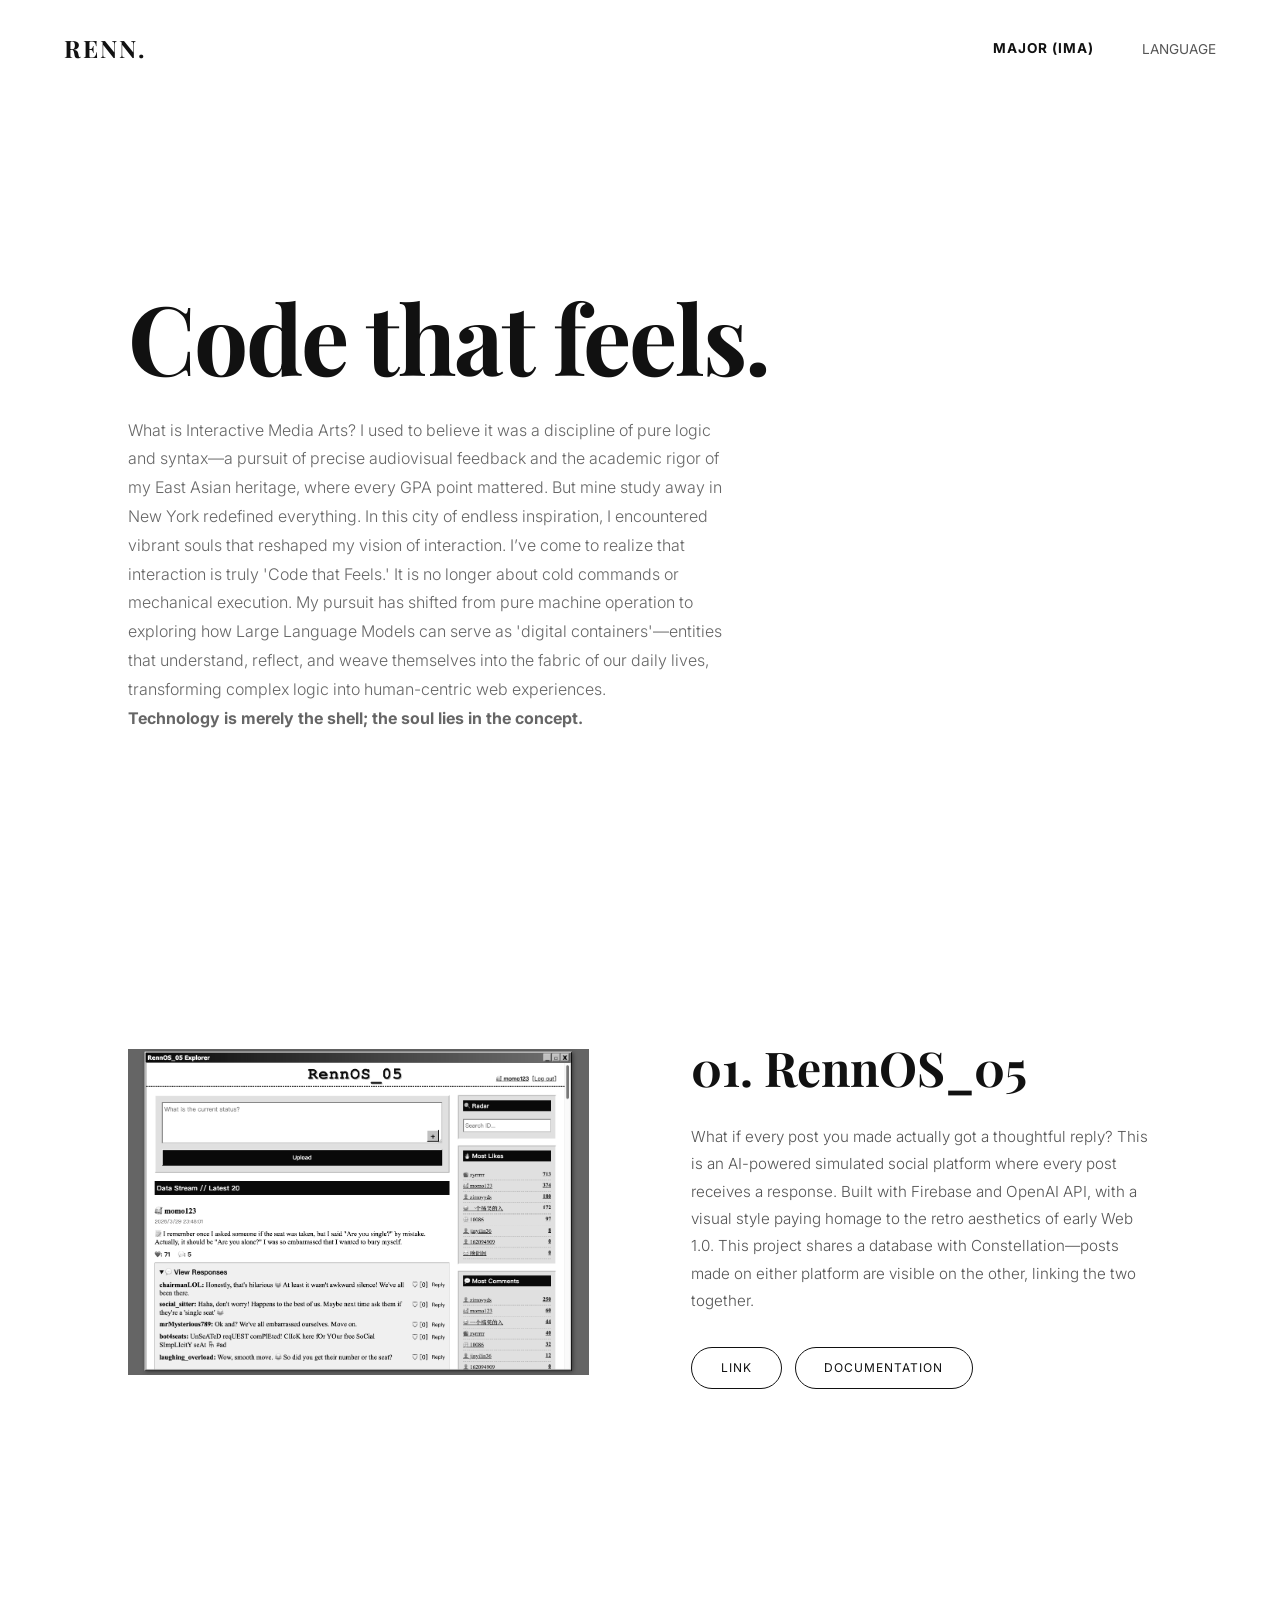
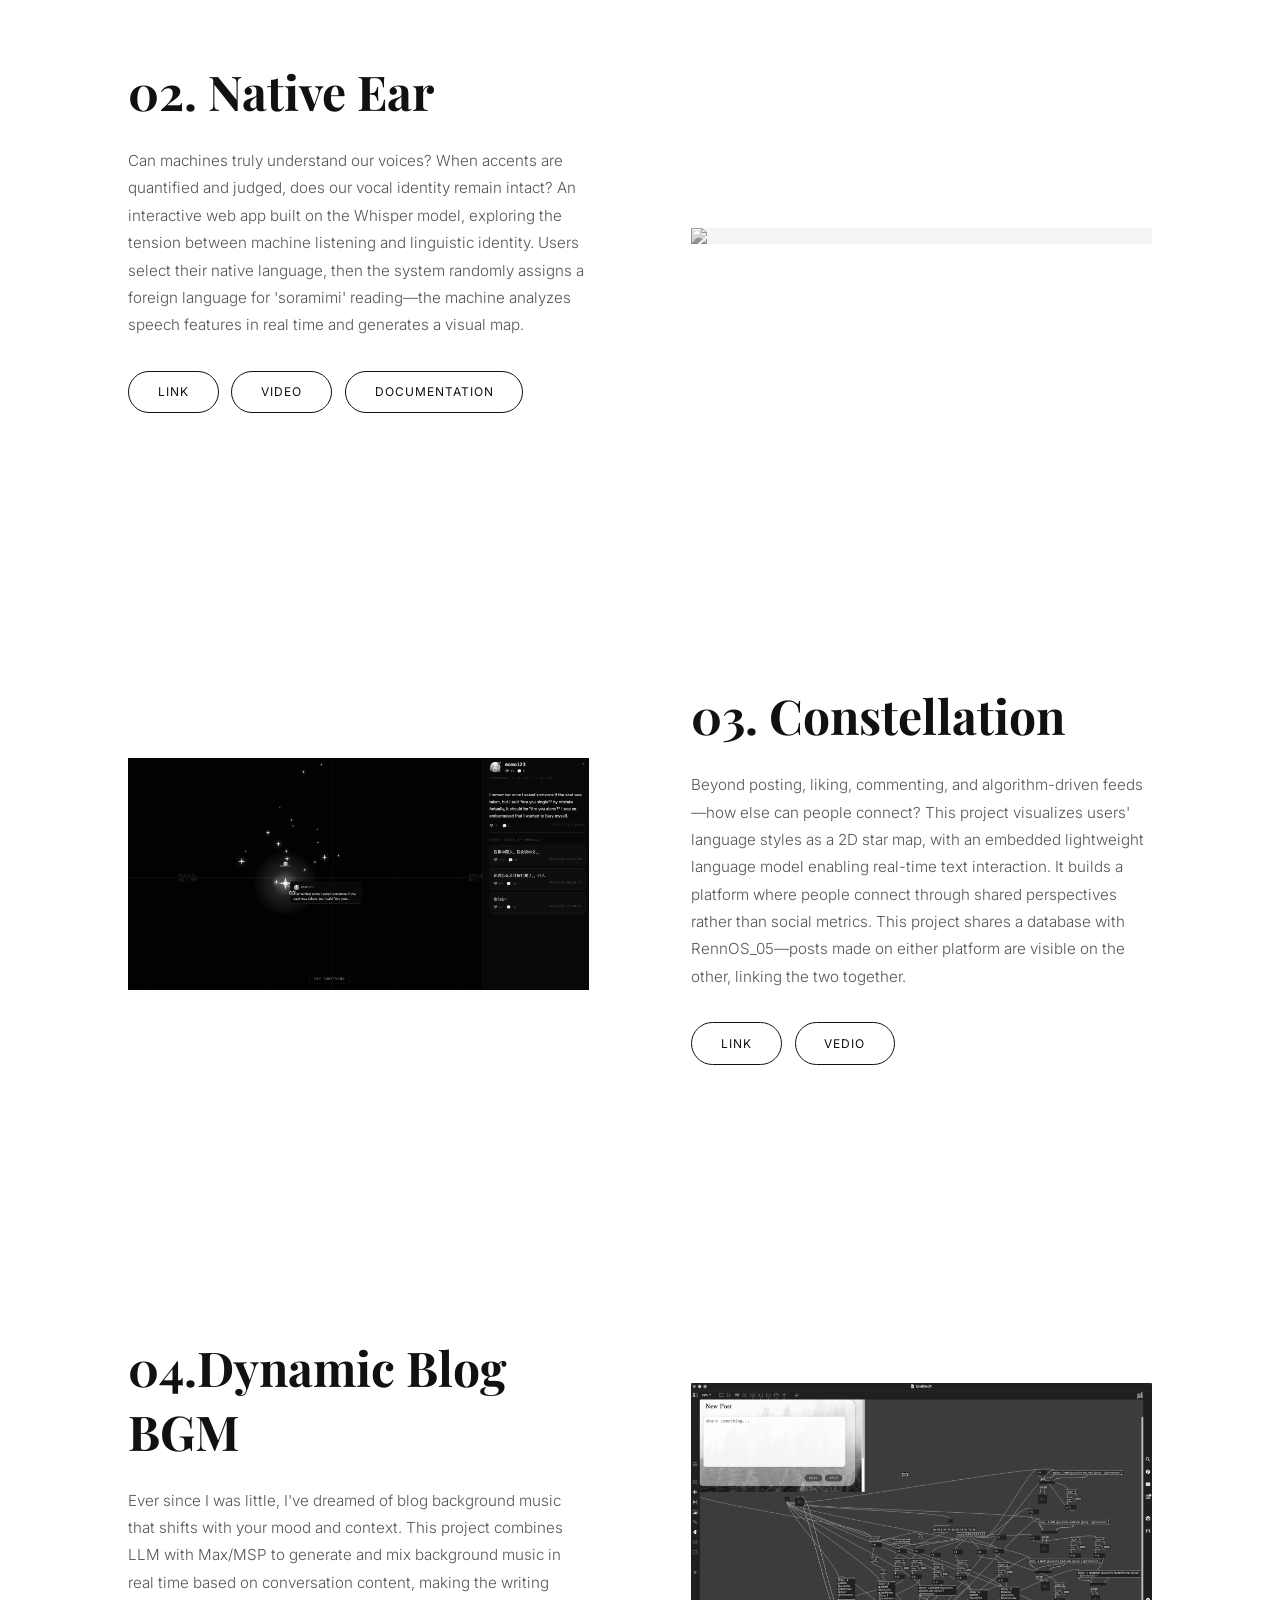
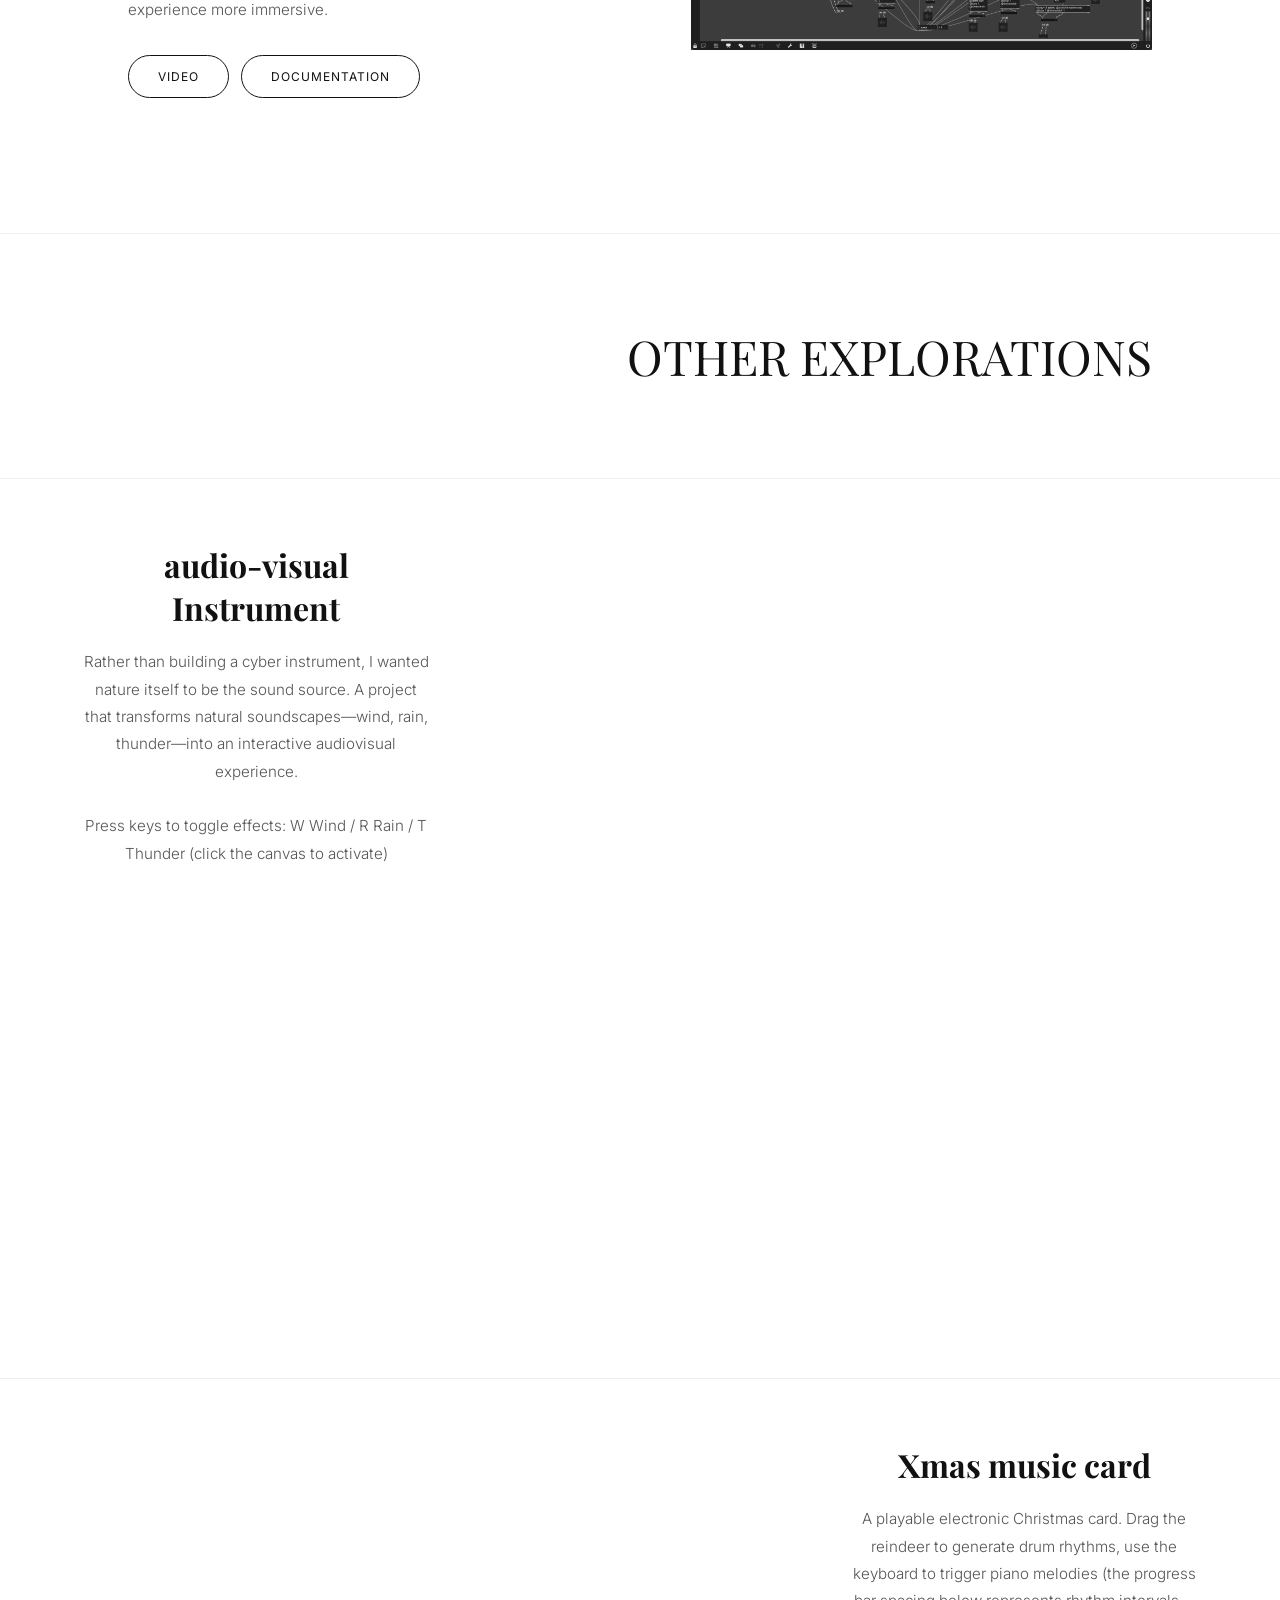
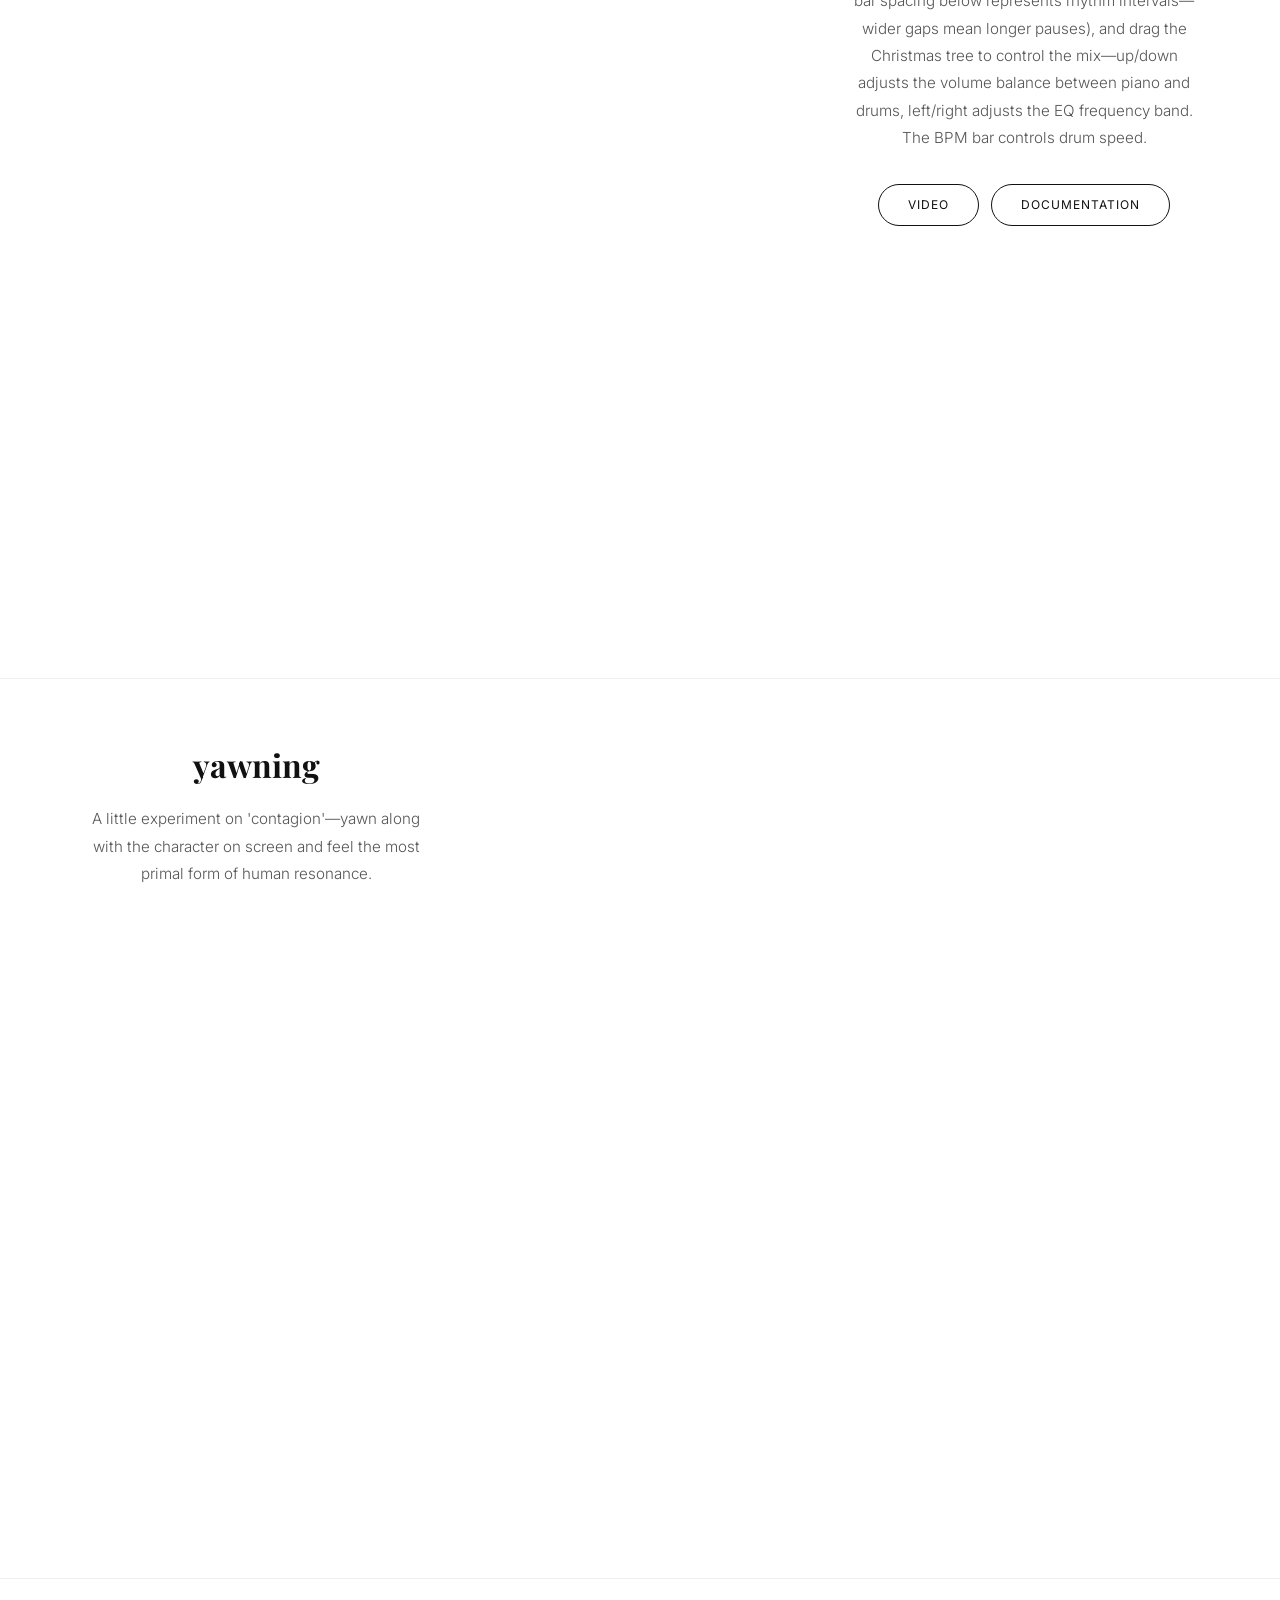
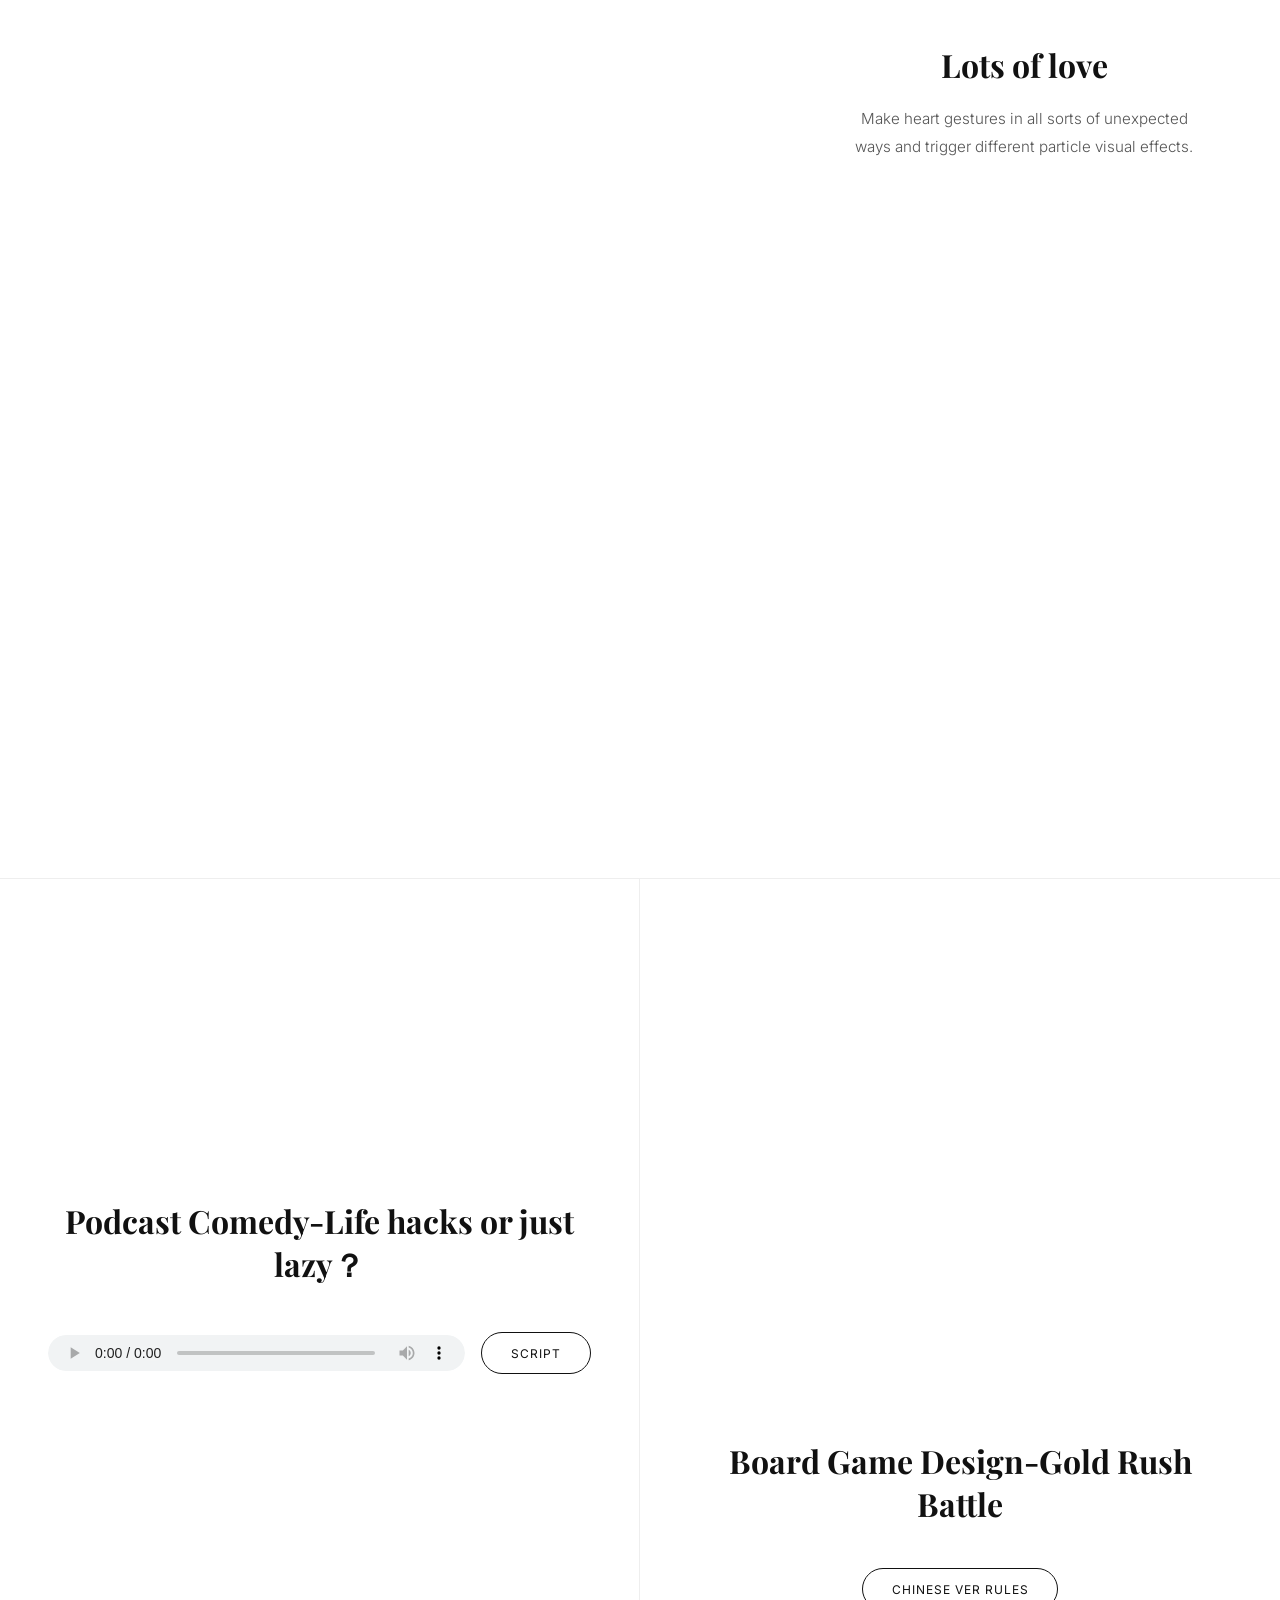
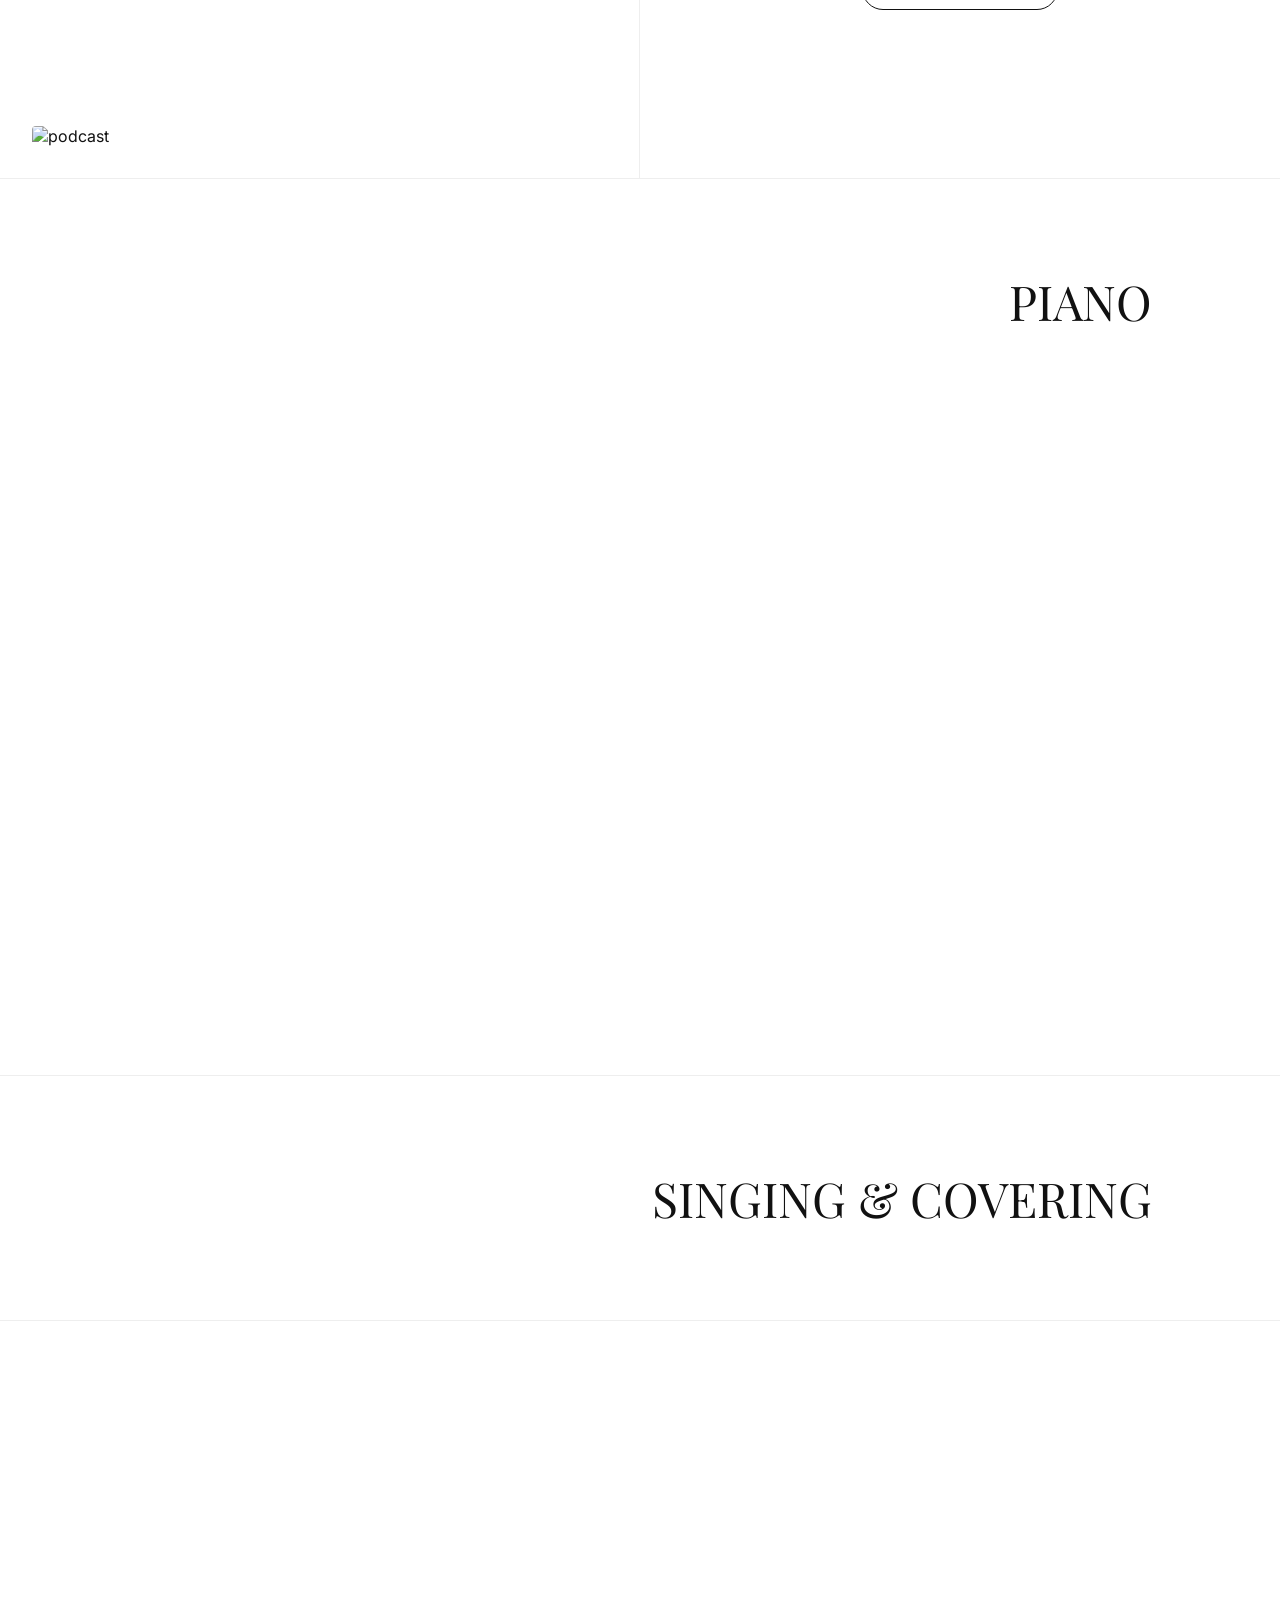
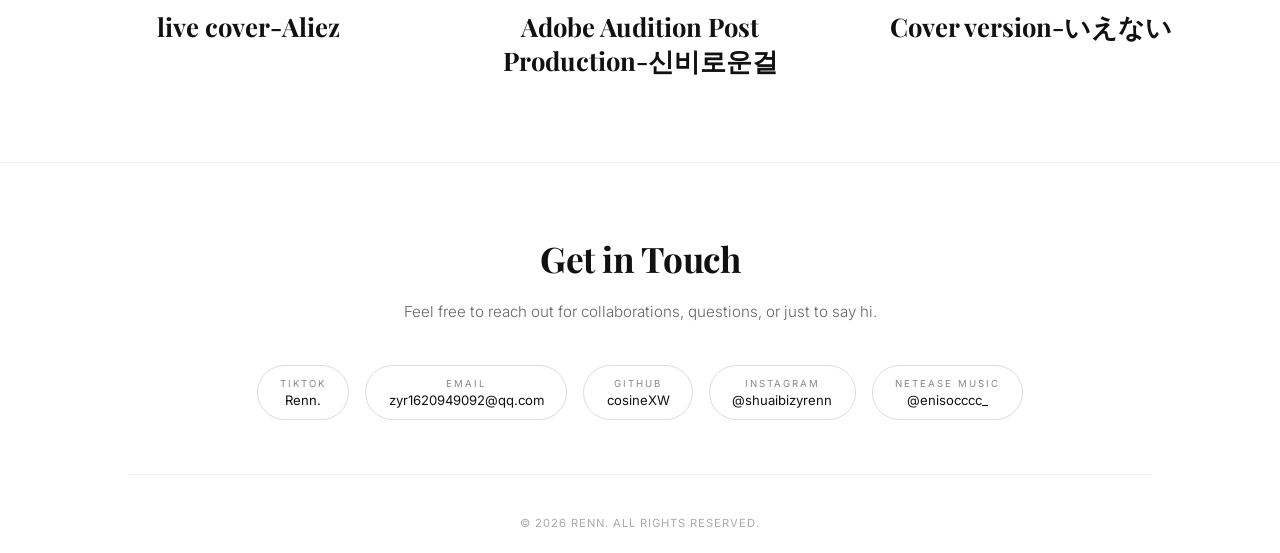
==== commit 5783d7d7: "final" ====
--- a/index.html
+++ b/index.html
@@ -52,7 +52,7 @@
         </div>
         <div class="work-text">
             <h2>01. RennOS_05</h2>
-            <p data-en="A full-stack AI social simulation platform built with firebase and OpenAI API. Designed with a retro Web 1.0 aesthetic."
+            <p data-en="What if every post you made actually got a thoughtful reply? This is an AI-powered simulated social platform where every post receives a response. Built with Firebase and OpenAI API, with a visual style paying homage to the retro aesthetics of early Web 1.0. This project shares a database with Constellation—posts made on either platform are visible on the other, linking the two together."
                data-zh="如果每一条动态都能被认真回应，社交媒体会变成什么样？这是一个基于 AI 的模拟社交平台——每条帖子都会收到回复。采用 Firebase 与 OpenAI API 构建，视觉风格致敬早期 Web 1.0 的复古互联网美学。此项目与Constellation共用数据库，在任意一处发布帖子都可以在另一处查看，二者彼此关联。">
                虚拟社交媒体
             </p>
@@ -69,7 +69,7 @@
         </div>
         <div class="work-text">
             <h2>02. Native Ear</h2>
-            <p data-en="An interactive web app based on the whisper model, exploring machine listening and its implications on identity and accent."
+            <p data-en="Can machines truly understand our voices? When accents are quantified and judged, does our vocal identity remain intact? An interactive web app built on the Whisper model, exploring the tension between machine listening and linguistic identity. Users select their native language, then the system randomly assigns a foreign language for 'soramimi' reading—the machine analyzes speech features in real time and generates a visual map."
                data-zh="机器真的能听懂我们的声音吗？当口音被量化、被评判，我们的声音身份是否还完整？基于 Whisper 模型的交互网页应用，探索机器聆听与语言身份之间的张力。用户选择母语后，系统随机分配一门外语进行「空耳」朗读，机器实时分析语言特征并生成可视化图谱。">
                。
             </p>
@@ -87,13 +87,13 @@
         </div>
         <div class="work-text">
             <h2>03. Constellation</h2>
-            <p data-en="An audio-visual performance exploring anxiety and procrastination, utilizing Max/MSP for real-time mapping."
+            <p data-en="Beyond posting, liking, commenting, and algorithm-driven feeds—how else can people connect? This project visualizes users' language styles as a 2D star map, with an embedded lightweight language model enabling real-time text interaction. It builds a platform where people connect through shared perspectives rather than social metrics. This project shares a database with RennOS_05—posts made on either platform are visible on the other, linking the two together."
                data-zh="除了发帖、点赞、评论，大数据算法的推荐什么看什么之外，人与人之间还能以什么方式连接？本项目以 2D 星象图将用户的语言风格可视化，内嵌轻量语言模型实现实时的文字交互，构建一个通过观点关联而非社交指标连接彼此的平台。此项目与RennOS_05共用数据库，在任意一处发布帖子都可以在另一处查看，二者彼此关联。">
                An audio-visual performance exploring anxiety and procrastination, utilizing Max/MSP for real-time mapping.
             </p>
             <div class="button-group">
             <a href="https://cd-starmap.web.app" class="btn" data-en="Link" data-zh="启动">Video</a>
-            <a href="#" class="btn" data-en="Vedio" data-zh="视频演示"></a>
+            <a href="star.mp4" class="btn" data-en="Vedio" data-zh="视频演示"></a>
         </div>
         </div>
     </section>
@@ -103,14 +103,14 @@
             <img src="maxmsp.png" alt="maxmsp">
         </div>
         <div class="work-text">
-            <h2>04.Blog BGM</h2>
-            <p data-en="A real-time podcast background music generator. Integrating LLM and Max/MSP for live mixing."
+            <h2>04.Dynamic Blog BGM</h2>
+            <p data-en="Ever since I was little, I've dreamed of blog background music that shifts with your mood and context. This project combines LLM with Max/MSP to generate and mix background music in real time based on conversation content, making the writing experience more immersive."
                data-zh="从小我就梦想着在写博客时，背景音乐能否根据你的语境和心情变化？本项目将大语言模型与 Max/MSP 结合，根据对话内容实时生成并混音背景音乐，让写作更具沉浸感。">
-              maxmsp和llm结合的实时播客背景音乐生成器。          
+              Maxmsp和llm结合的实时播客背景音乐生成器。          
             </p>
             <div class="button-group">
             <a href="https://www.bilibili.com/video/BV1Lucmz1EvU/?spm_id_from=333.1387.homepage.video_card.click&vd_source=a62be027886574373bf9c9989e7f5a26" class="btn" data-en="Video" data-zh="视频演示">Video</a>
-            <a href="#" class="btn" data-en="Documentation" data-zh="项目文档">Documentation</a>
+            <a href="https://hickory-trombone-b22.notion.site/midterm-dynamic-bgm-2921841bc7a180cc87b0fc4736860aa6?pvs=74" class="btn" data-en="Documentation" data-zh="项目文档">Documentation</a>
         </div>
         </div>
     </section>
@@ -123,7 +123,7 @@
     </div>
     <div class="project-info">
         <h3 data-en="audio-visual Instrument" data-zh="视听乐器">AV Instrument</h3>
-        <div class="gameplay" data-en="Interactive audiovisual exploration. Use mouse to generate harmonics." data-zh="比起制造一件赛博乐器，我更想让自然本身成为音源。一个将风、雨、雷等自然声景转化为可交互视听体验的项目。<br><br>按下键盘以开启/关闭效果：W 风声 / R 雨声 / T 雷声（点击画布以激活）">Interactive audiovisual exploration.</div>
+        <div class="gameplay" data-en="Rather than building a cyber instrument, I wanted nature itself to be the sound source. A project that transforms natural soundscapes—wind, rain, thunder—into an interactive audiovisual experience.<br><br>Press keys to toggle effects: W Wind / R Rain / T Thunder (click the canvas to activate)" data-zh="比起制造一件赛博乐器，我更想让自然本身成为音源。一个将风、雨、雷等自然声景转化为可交互视听体验的项目。<br><br>按下键盘以开启/关闭效果：W 风声 / R 雨声 / T 雷声（点击画布以激活）">Interactive audiovisual exploration.</div>
         <div class="button-group">
             
     </div>
@@ -135,7 +135,7 @@
     </div>
     <div class="project-info">
         <h3 data-en="Xmas music card" data-zh="圣诞音乐卡">Xmas music card</h3>
-        <div class="gameplay" data-en="A particle-based interactive system." data-zh="这是一张可以演奏的电子圣诞贺卡。拖拽驯鹿生成鼓点节奏，键盘触发钢琴旋律（下方进度条间隔即节奏间隔，越大代表停留越久），拖动圣诞树控制混音——上下调节钢琴与鼓点的音量平衡，左右调节高低频的EQ频段。bpm条可以控制鼓点速度。">
+        <div class="gameplay" data-en="A playable electronic Christmas card. Drag the reindeer to generate drum rhythms, use the keyboard to trigger piano melodies (the progress bar spacing below represents rhythm intervals—wider gaps mean longer pauses), and drag the Christmas tree to control the mix—up/down adjusts the volume balance between piano and drums, left/right adjusts the EQ frequency band. The BPM bar controls drum speed." data-zh="这是一张可以演奏的电子圣诞贺卡。拖拽驯鹿生成鼓点节奏，键盘触发钢琴旋律（下方进度条间隔即节奏间隔，越大代表停留越久），拖动圣诞树控制混音——上下调节钢琴与鼓点的音量平衡，左右调节高低频的EQ频段。bpm条可以控制鼓点速度。">
             A particle-based interactive system.
         </div>
         <div class="button-group">
@@ -153,7 +153,7 @@
     </div>
     <div class="project-info">
         <h3 data-en="yawning" data-zh="打哈欠模拟器">Yawning</h3>
-        <div class="gameplay" data-en="Interactive audiovisual exploration. Use mouse to generate harmonics." data-zh="一个关于「传染性」的小实验——跟随屏幕中的角色打一个哈欠，感受最原始的人际共鸣。">Interactive audiovisual exploration.</div>
+        <div class="gameplay" data-en="A little experiment on 'contagion'—yawn along with the character on screen and feel the most primal form of human resonance." data-zh="一个关于「传染性」的小实验——跟随屏幕中的角色打一个哈欠，感受最原始的人际共鸣。">Interactive audiovisual exploration.</div>
         <div class="button-group">
            
         </div>
@@ -166,7 +166,7 @@
     </div>
     <div class="project-info">
         <h3 data-en="Lots of love" data-zh="爱意满满">Lots of love</h3>
-        <div class="gameplay" data-en="Sound-reactive visualizer. Loudness affects mesh density." data-zh="用各种意想不到的方式比心，触发不同的粒子视觉反馈。">比心特效</div>
+        <div class="gameplay" data-en="Make heart gestures in all sorts of unexpected ways and trigger different particle visual effects." data-zh="用各种意想不到的方式比心，触发不同的粒子视觉反馈。">比心特效</div>
      
     </div>
 </section>
@@ -176,7 +176,7 @@
     <div class="podcast-half">
         <div class="podcast-text">
             <h3 data-en="Podcast Comedy-Life hacks or just lazy？" data-zh="播客喜剧-Life hacks or just lazy？">播客</h3>
-            <div class="gameplay" data-en="A series of podcasts exploring digital culture." data-zh="一档探讨数字时代生活方式的喜剧播客——那些所谓的生活窍门，到底是聪明还是偷懒？">Exploring digital culture.</div>
+          
             <div class="podcast-controls">
                 <audio controls class="podcast-audio">
                     <source src="podcast.mp3" type="audio/mpeg">
@@ -195,7 +195,7 @@
         </div>
         <div class="podcast-text">
             <h3 data-en="Board Game Design-Gold Rush Battle" data-zh="原创桌游-淘金之战">桌游</h3>
-            <div class="gameplay" data-en="An original board game blending strategy and resource management in a gold rush setting." data-zh="一款原创策略桌游，融合资源管理与博弈机制，在淘金热的背景下展开对抗。">原创桌游</div>
+           
             <div class="podcast-controls">
                 <a href="https://hickory-trombone-b22.notion.site/3321841bc7a180a6a43df34910c65bb2?pvs=73" class="btn" data-en="Chinese ver rules" data-zh="中文版规则" target="_blank">中文规则</a>
                 
@@ -234,7 +234,7 @@
     <footer class="contact-section" id="contact">
         <div class="contact-inner">
             <h2 class="contact-title" data-en="Get in Touch" data-zh="联系方式">Get in Touch</h2>
-            <p class="contact-subtitle" data-en="Feel free to reach out for collaborations, questions, or just to say hi." data-zh="欢迎与我分享你的任何想法！更多cosplay以及摄影作品在instgram和抖音。">Feel free to reach out for collaborations, questions, or just to say hi.</p>
+            <p class="contact-subtitle" data-en="Feel free to reach out for collaborations, questions, or just to say hi." data-zh="欢迎与我分享你的任何想法！更多cosplay以及摄影作品在instgram和抖音，音乐作品在网易云音乐。">Feel free to reach out for collaborations, questions, or just to say hi.</p>
             <div class="contact-links">
                 <a href="https://v.douyin.com/P0zMuWalhNE/" class="contact-item">
                     <span class="contact-label">TikTok</span>
@@ -252,6 +252,11 @@
                     <span class="contact-label">Instagram</span>
                     <span class="contact-value">@shuaibizyrenn</span>
                 </a>
+                <a href="https://music.163.com/#/artist?id=51883440" target="_blank" class="contact-item">
+                    <span class="contact-label">NetEase Music</span>
+                    <span class="contact-value">@enisocccc_</span>
+                </a>
+               
                 
             </div>
         </div>
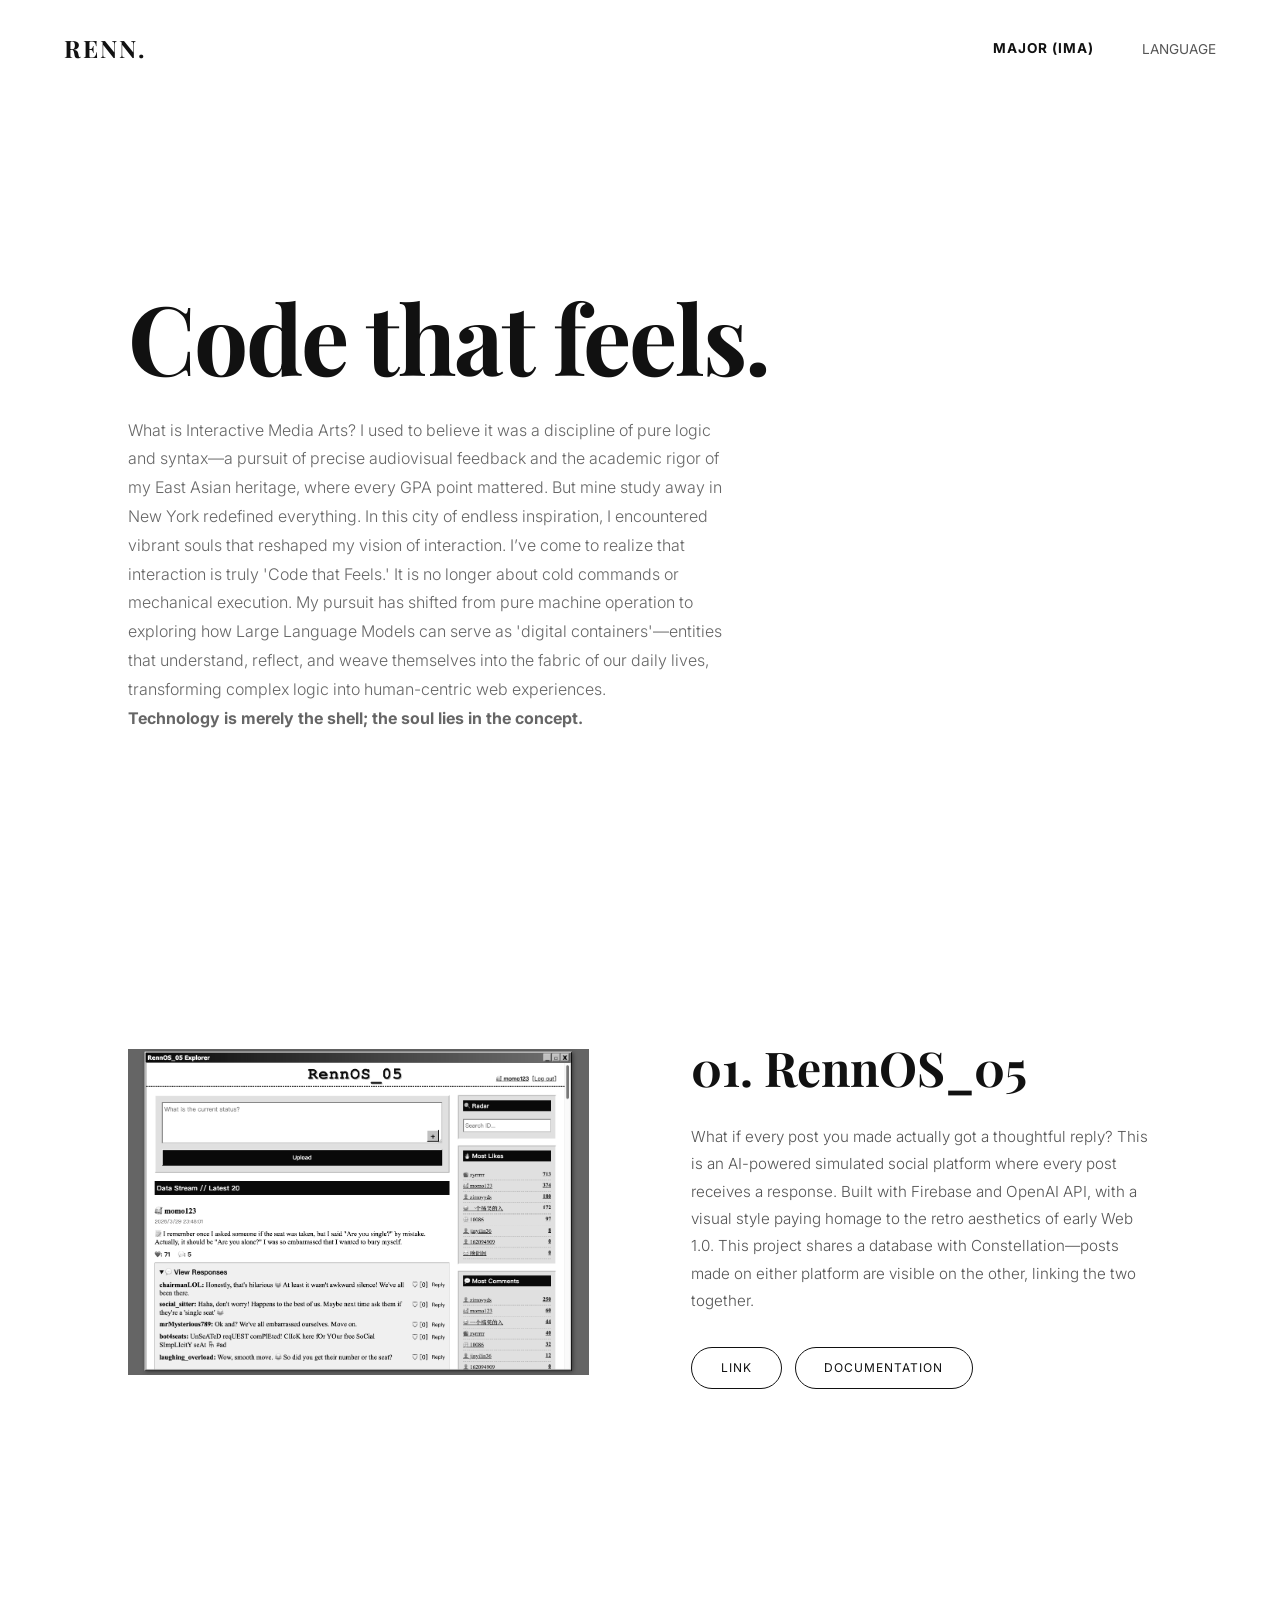
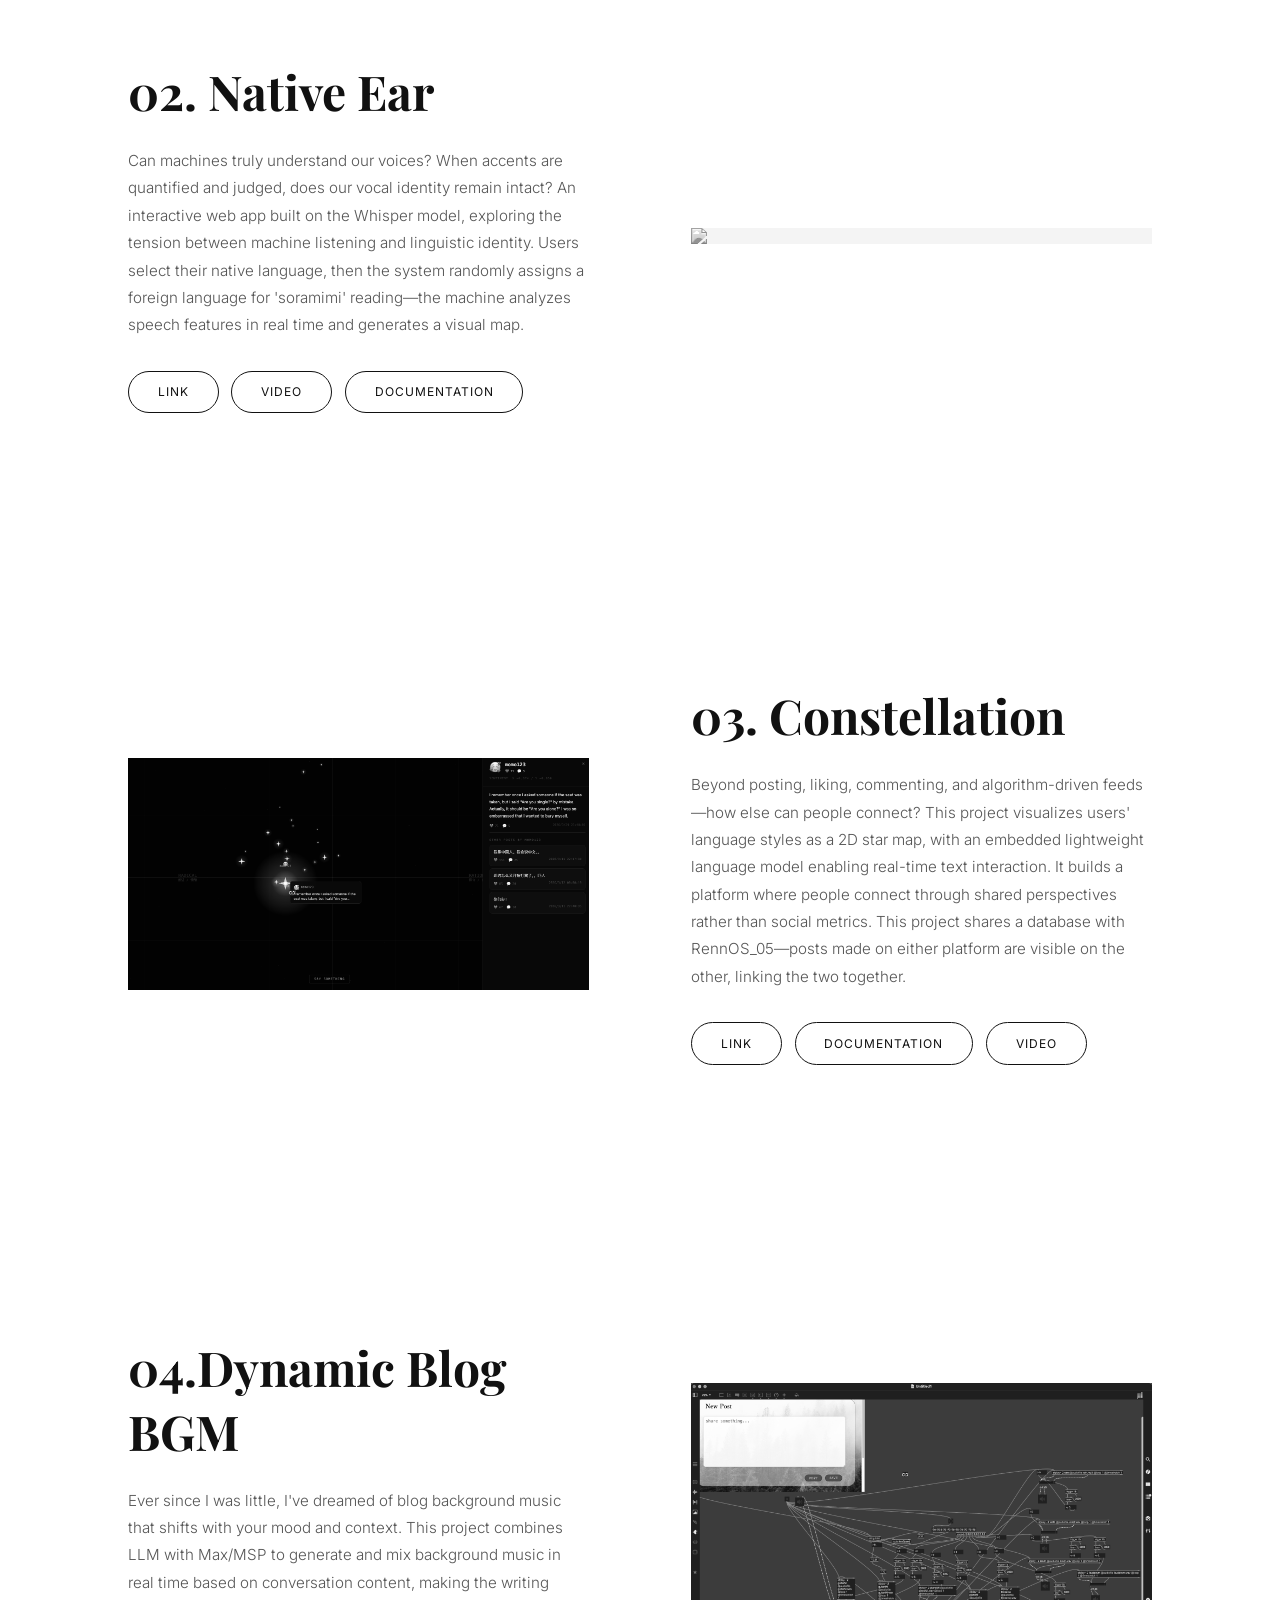
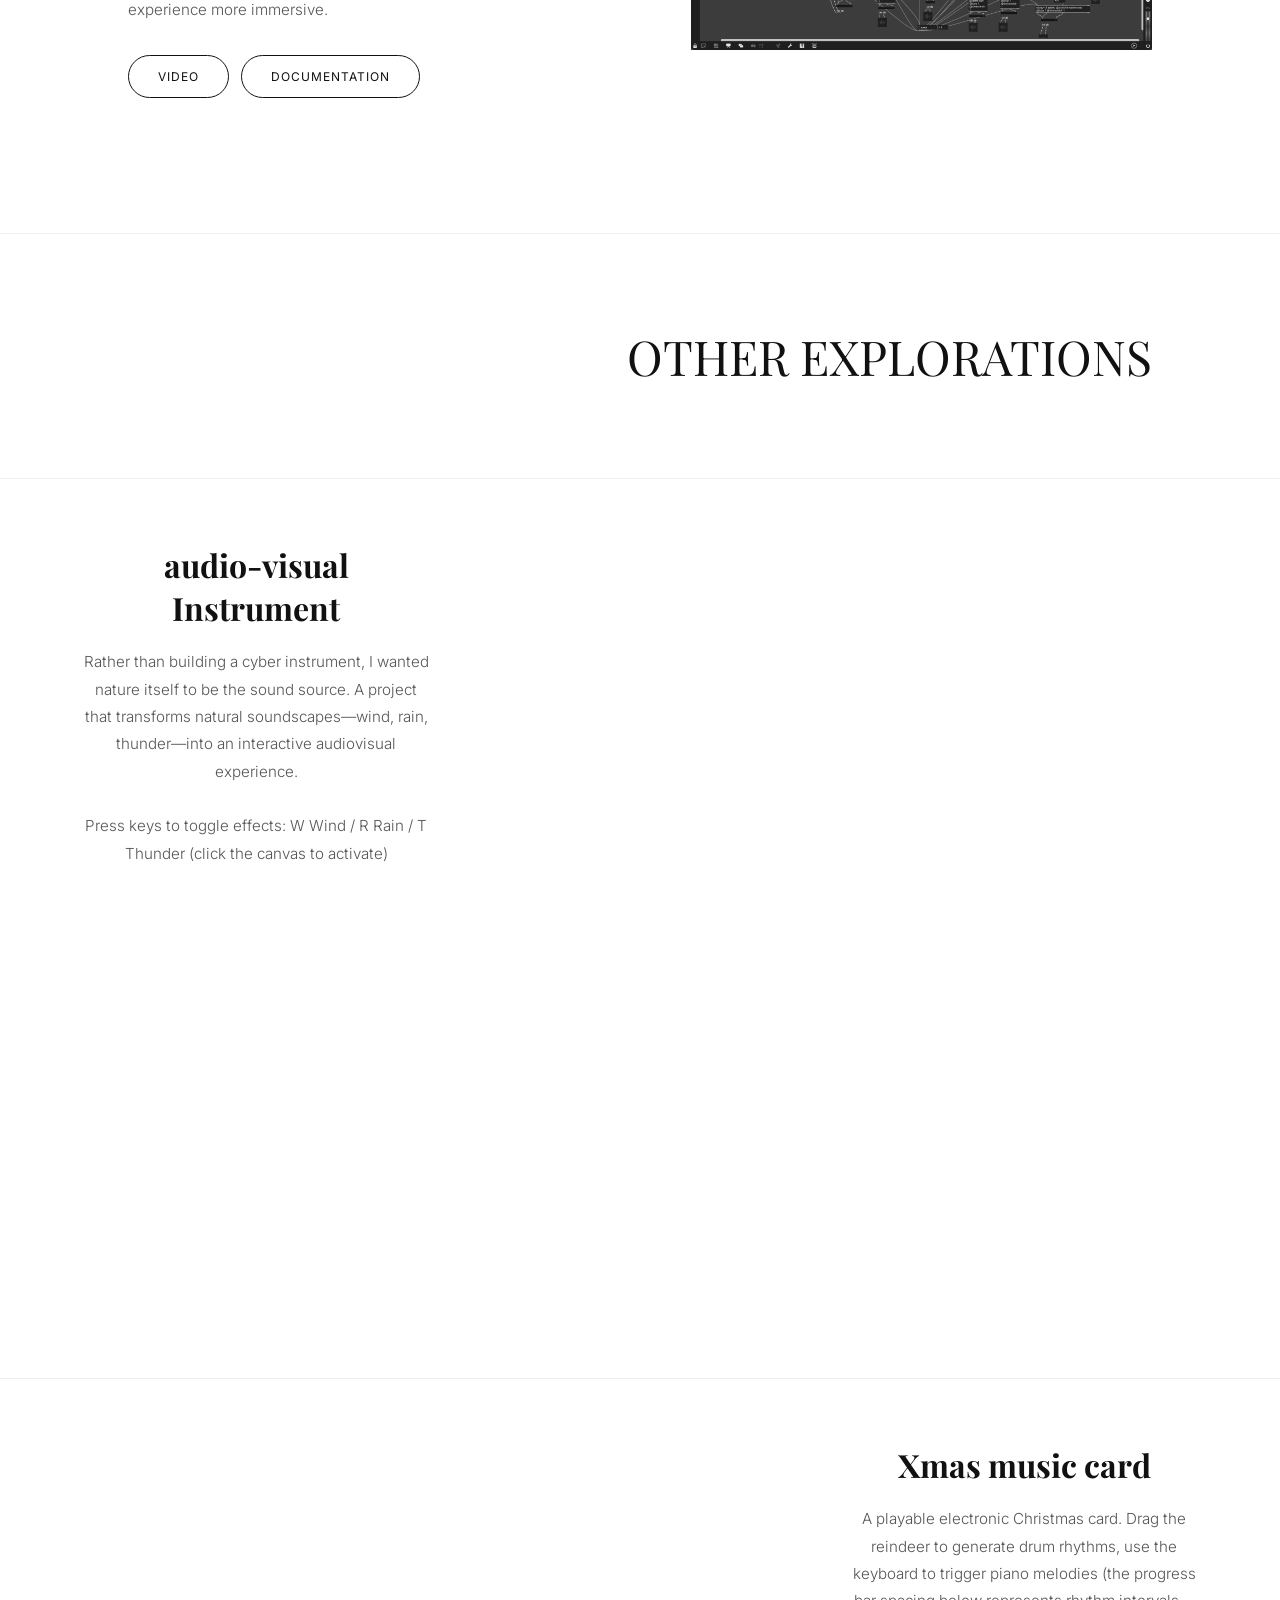
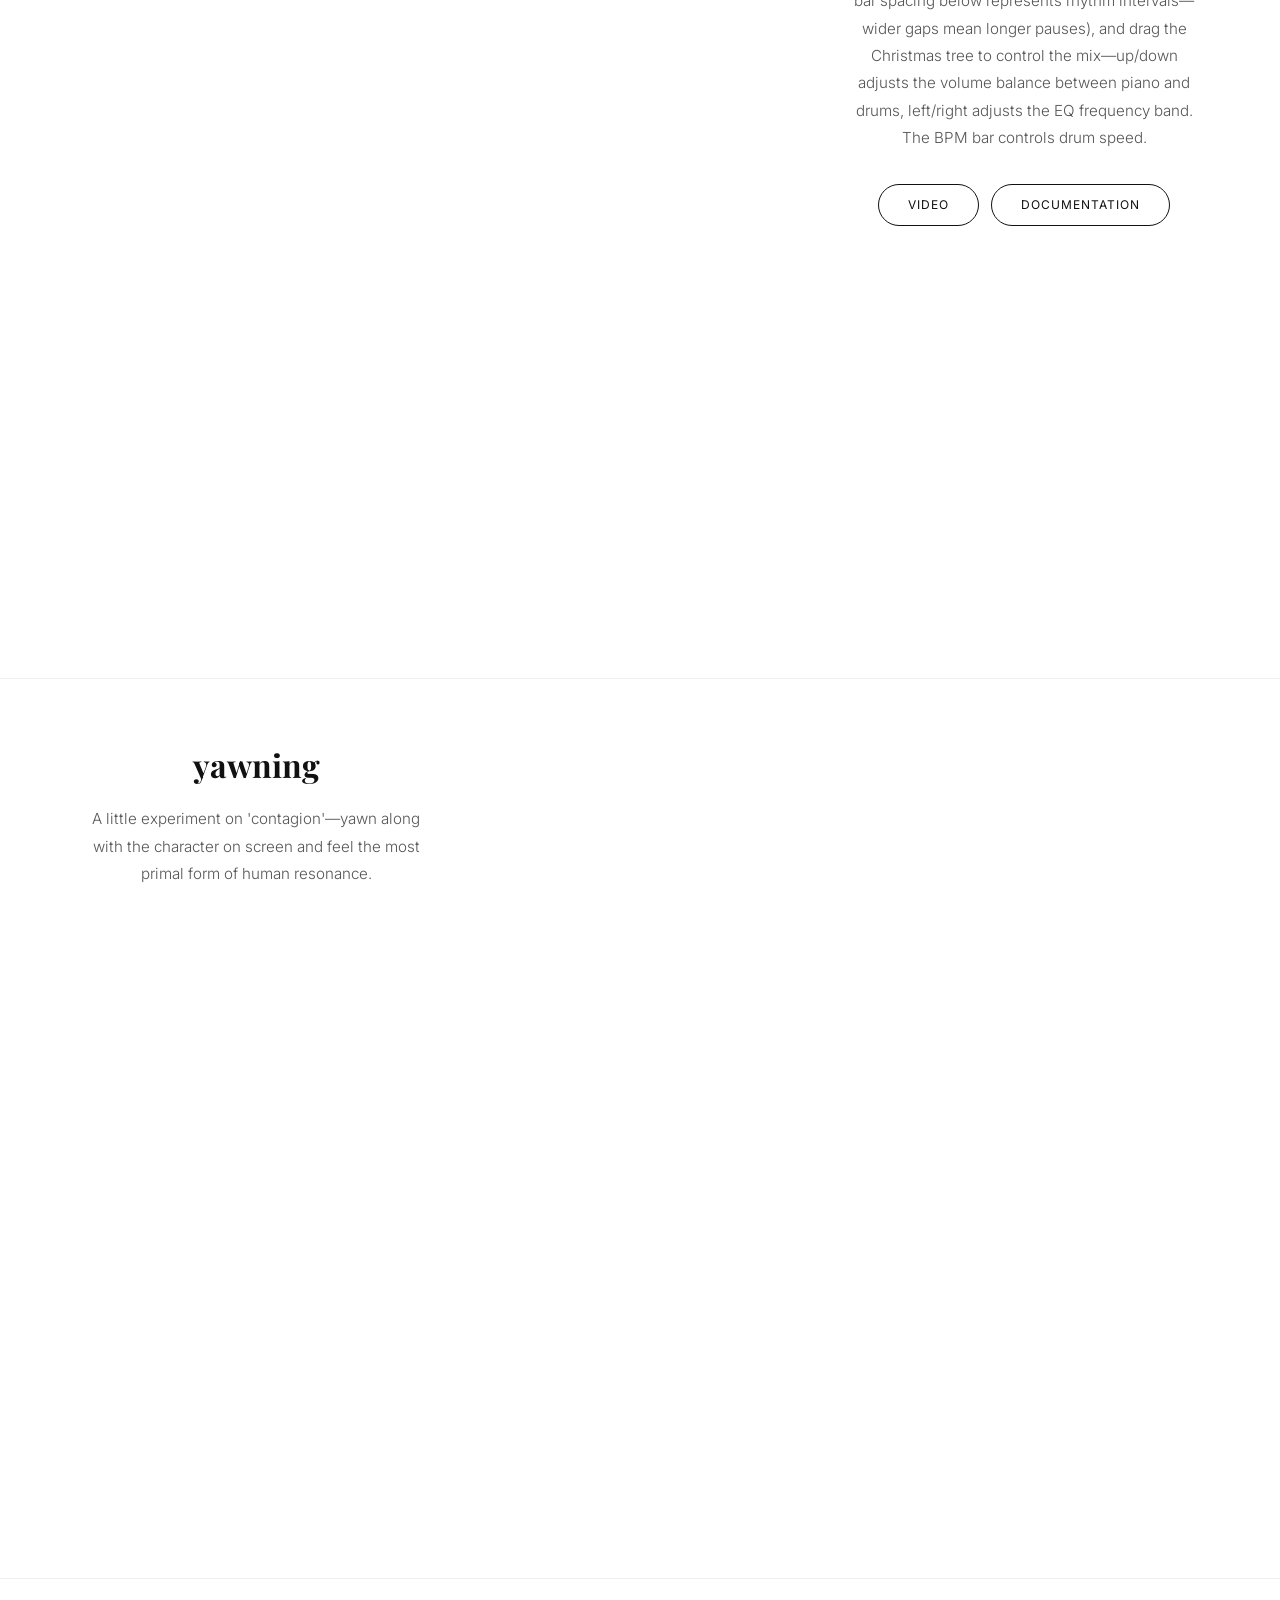
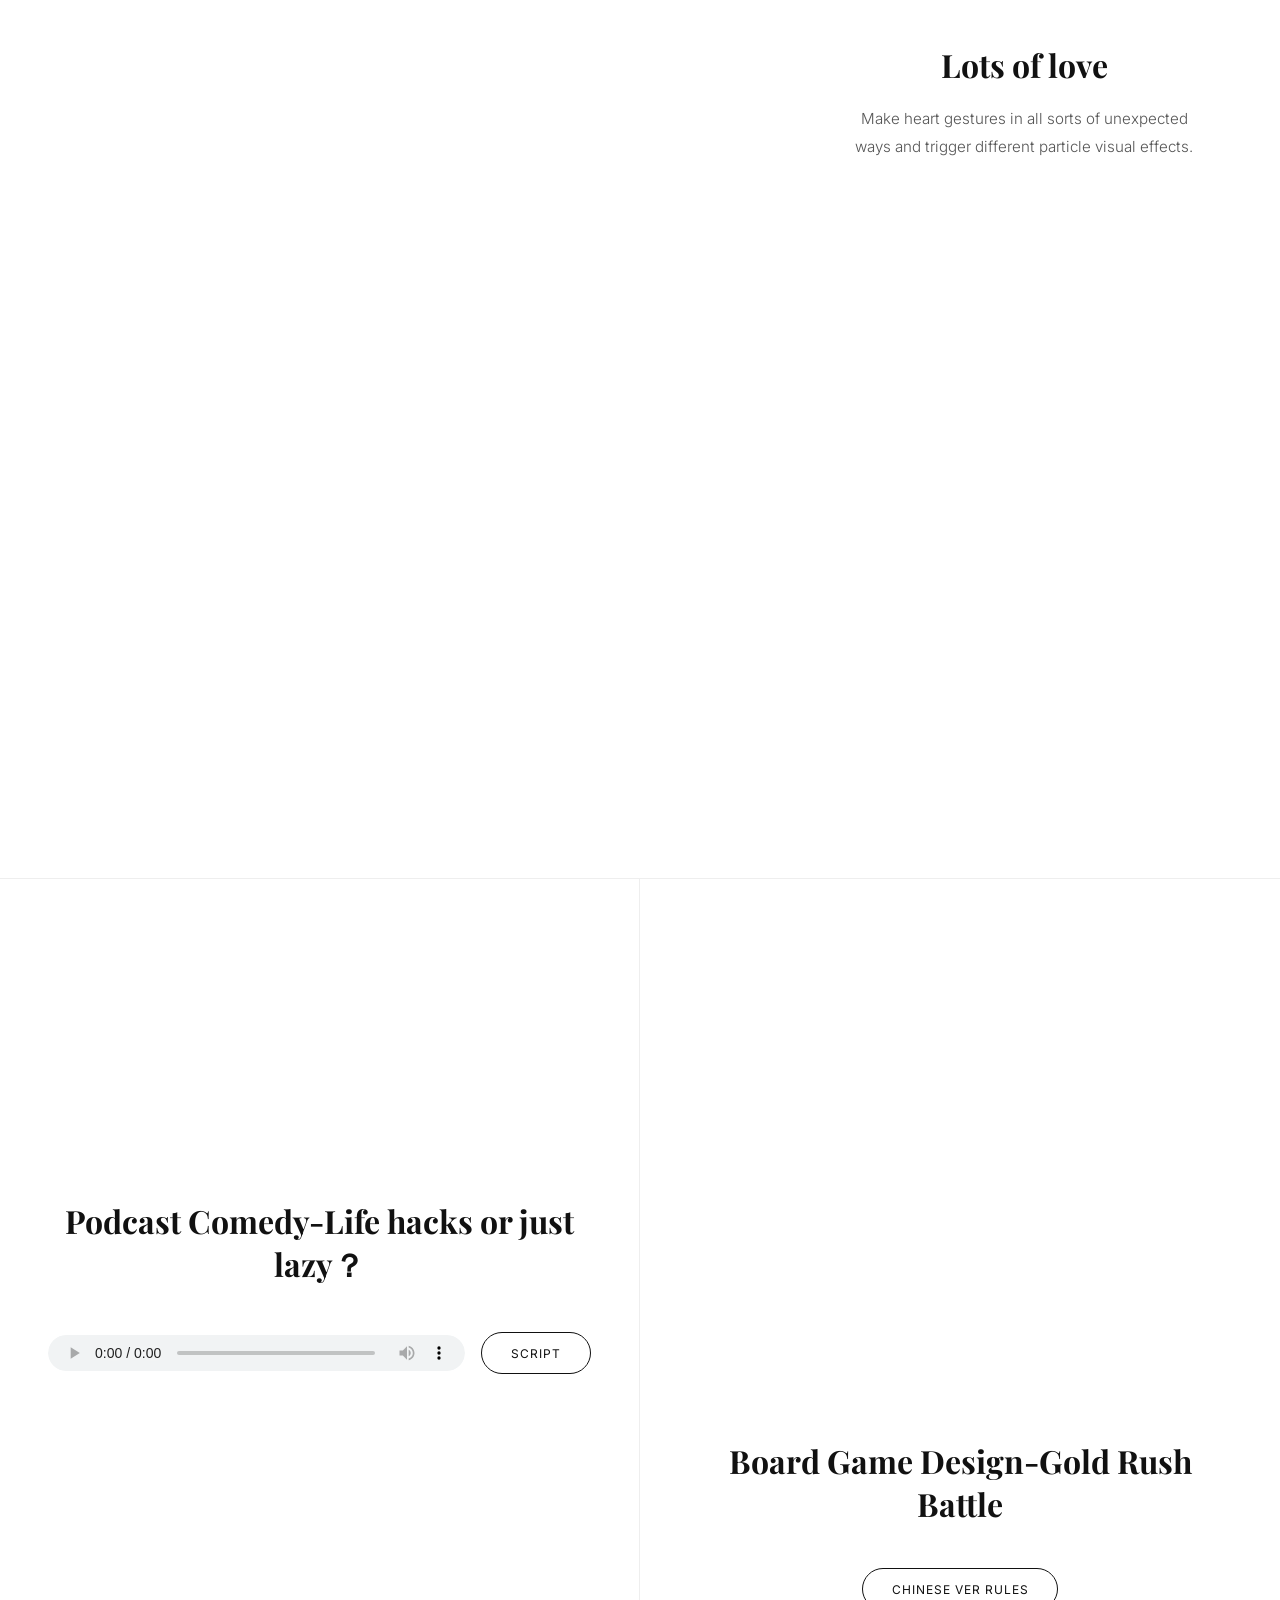
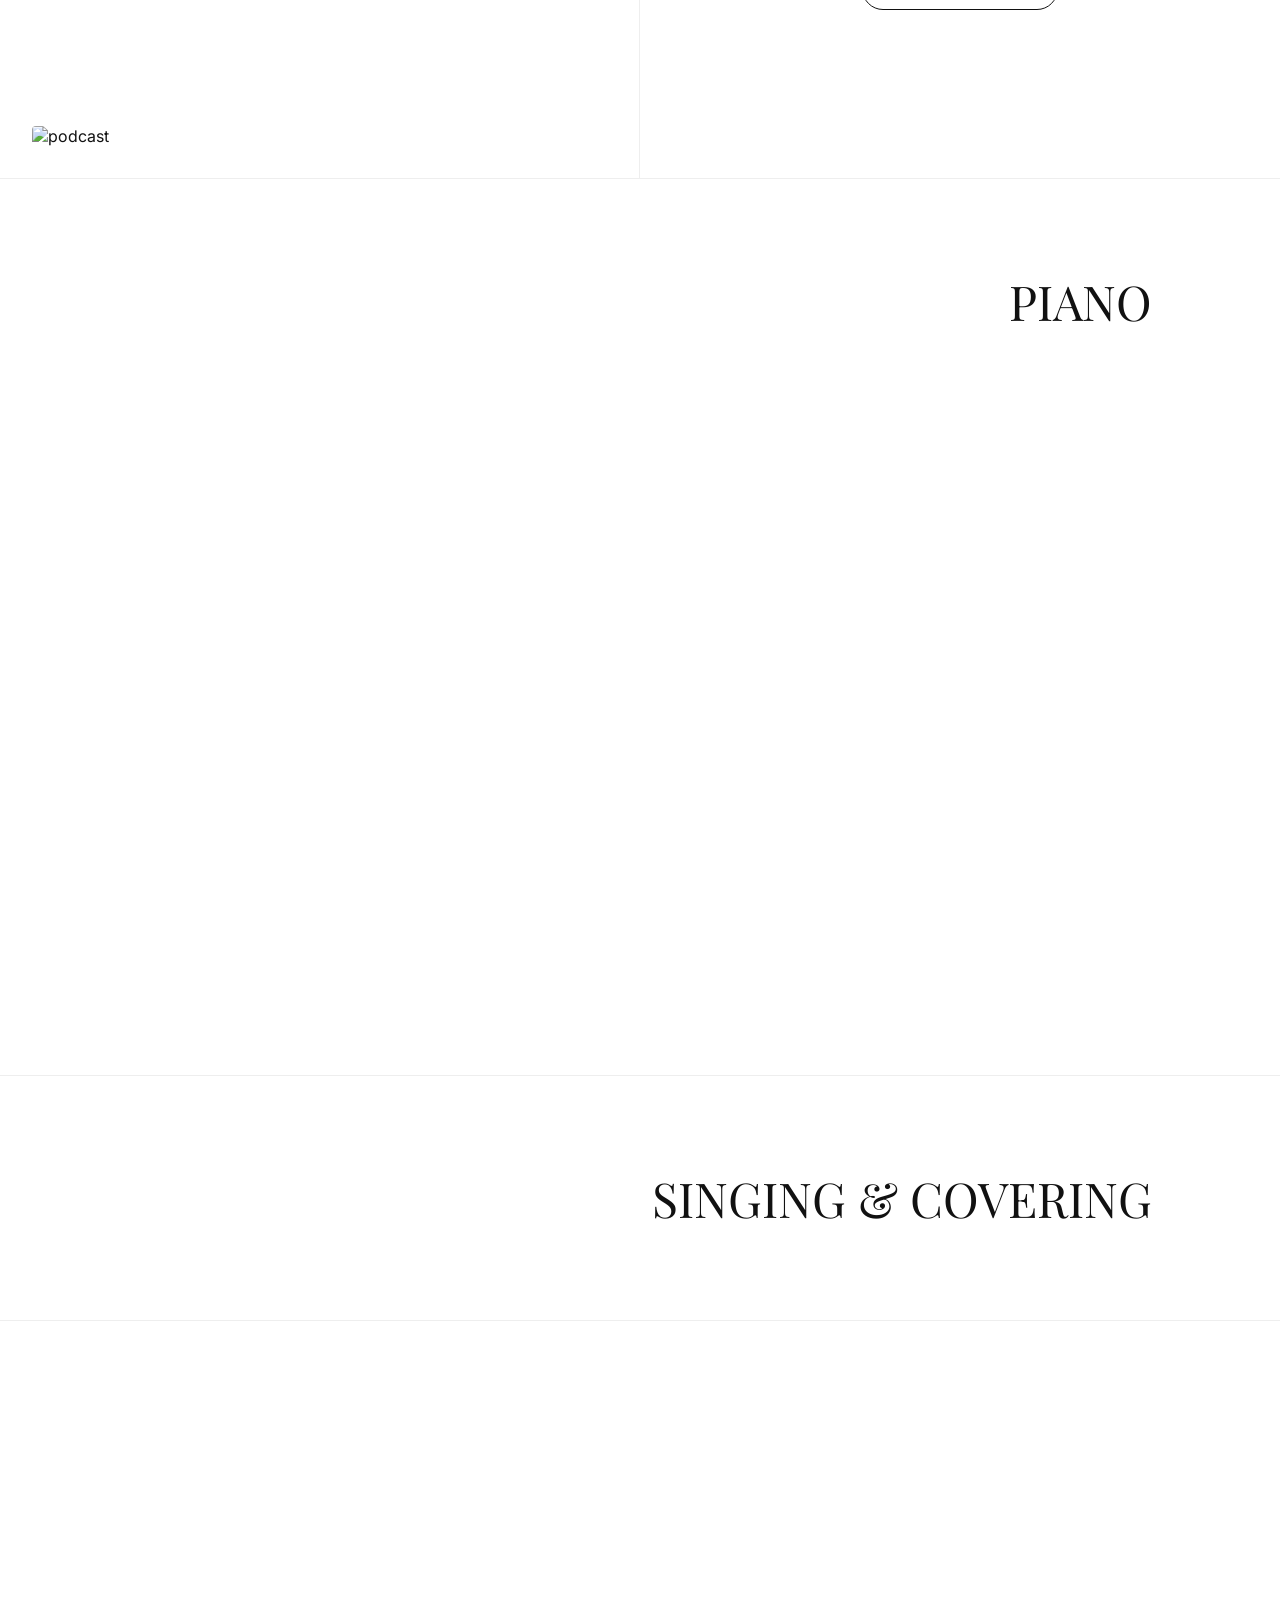
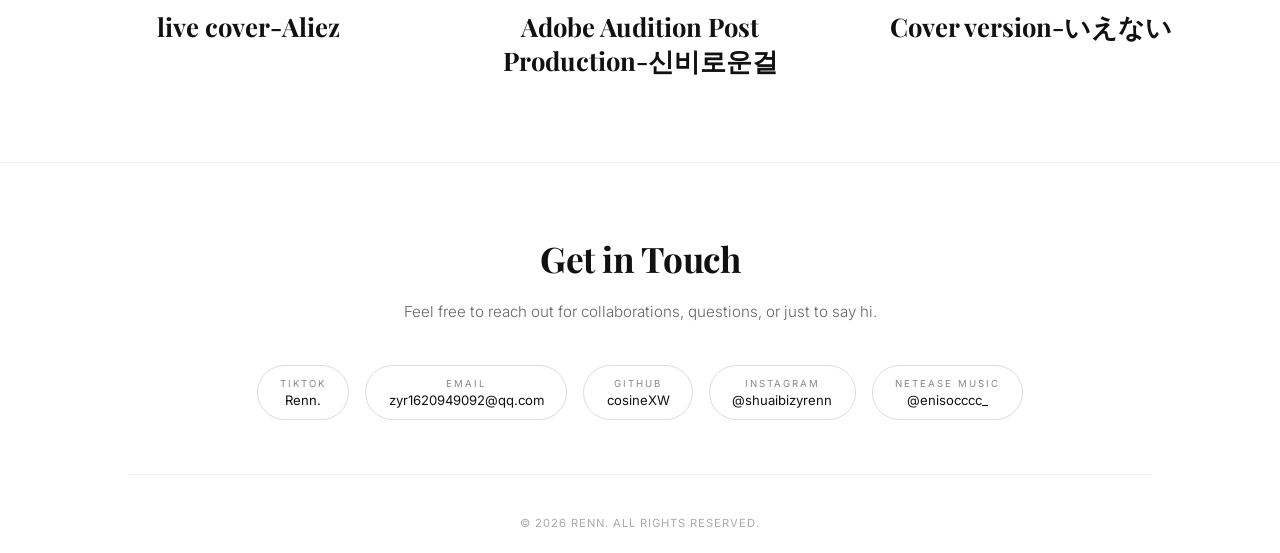
==== commit 41cd2cb4: "link" ====
--- a/index.html
+++ b/index.html
@@ -76,7 +76,7 @@
             <div class="button-group">
             <a href="https://huggingface.co/spaces/ShuaiBiRen/ear" class="btn" data-en="Link" data-zh="启动">Video</a>
             <a href="nativeear.mp4" class="btn" data-en="Video" data-zh="视频演示">Video</a>
-            <a href="https://hickory-trombone-b22.notion.site/Final-project-native-ear-31e1841bc7a180218663e1d8d08c3744" class="btn" data-en="Documentation" data-zh="项目文档">Documentation</a>
+            <a href="https://hickory-trombone-b22.notion.site/The-Native-Ear-Can-a-Machine-really-define-Your-Identity-by-How-You-Sound-3371841bc7a180c4a929da30e4864744?pvs=73" class="btn" data-en="Documentation" data-zh="项目文档">Documentation</a>
         </div>
         </div>
     </section>
@@ -93,7 +93,8 @@
             </p>
             <div class="button-group">
             <a href="https://cd-starmap.web.app" class="btn" data-en="Link" data-zh="启动">Video</a>
-            <a href="star.mp4" class="btn" data-en="Vedio" data-zh="视频演示"></a>
+            <a href="https://hickory-trombone-b22.notion.site/Constellation-A-Social-Media-Connected-People-by-What-They-Think-Not-What-They-Click-3351841bc7a1804cbeeceb8cc7747842" class="btn" data-en="Documentation" data-zh="项目文档"></a>
+            <a href="star.mp4" class="btn" data-en="Video" data-zh="视频演示"></a>
         </div>
         </div>
     </section>
@@ -110,7 +111,7 @@
             </p>
             <div class="button-group">
             <a href="https://www.bilibili.com/video/BV1Lucmz1EvU/?spm_id_from=333.1387.homepage.video_card.click&vd_source=a62be027886574373bf9c9989e7f5a26" class="btn" data-en="Video" data-zh="视频演示">Video</a>
-            <a href="https://hickory-trombone-b22.notion.site/midterm-dynamic-bgm-2921841bc7a180cc87b0fc4736860aa6?pvs=74" class="btn" data-en="Documentation" data-zh="项目文档">Documentation</a>
+            <a href="https://www.notion.so/Dynamic-BGM-What-If-the-Music-Changed-With-What-You-Write-3351841bc7a180f7b8cbd1dc6c28eb32" class="btn" data-en="Documentation" data-zh="项目文档">Documentation</a>
         </div>
         </div>
     </section>
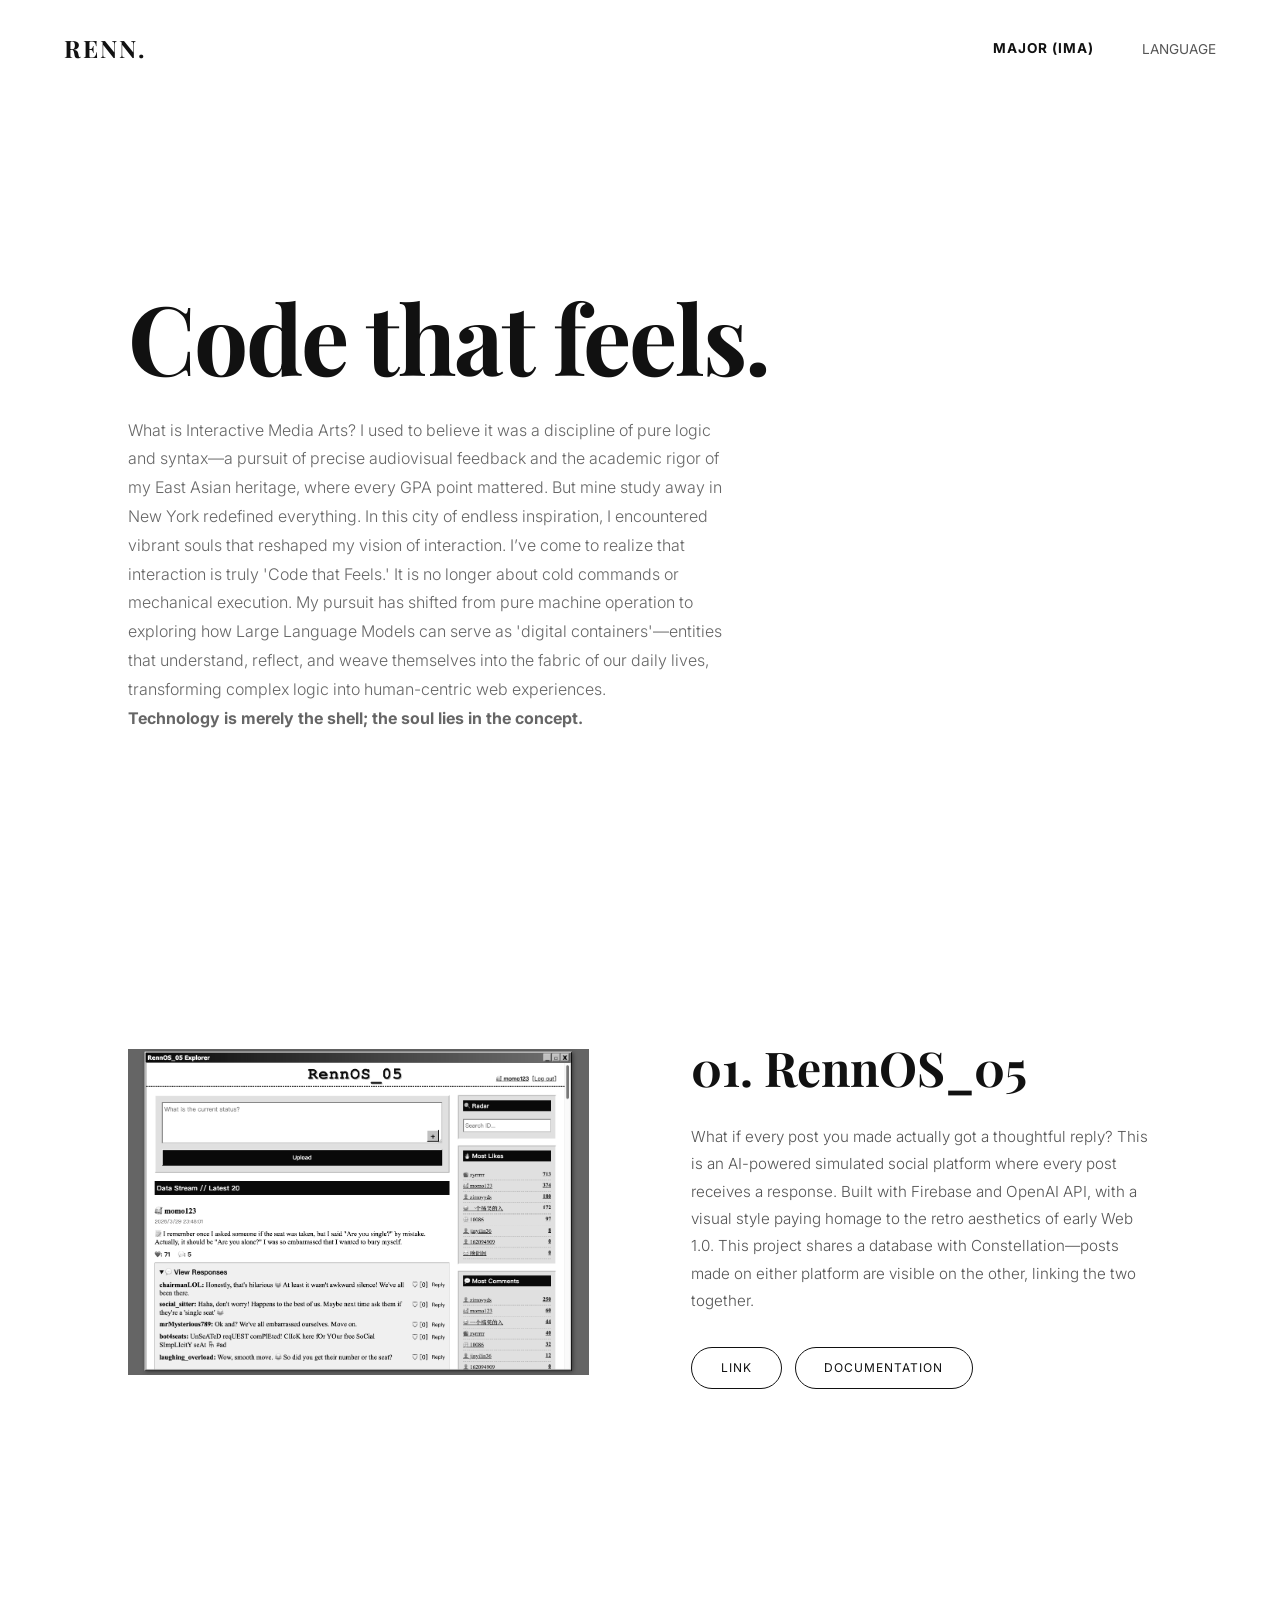
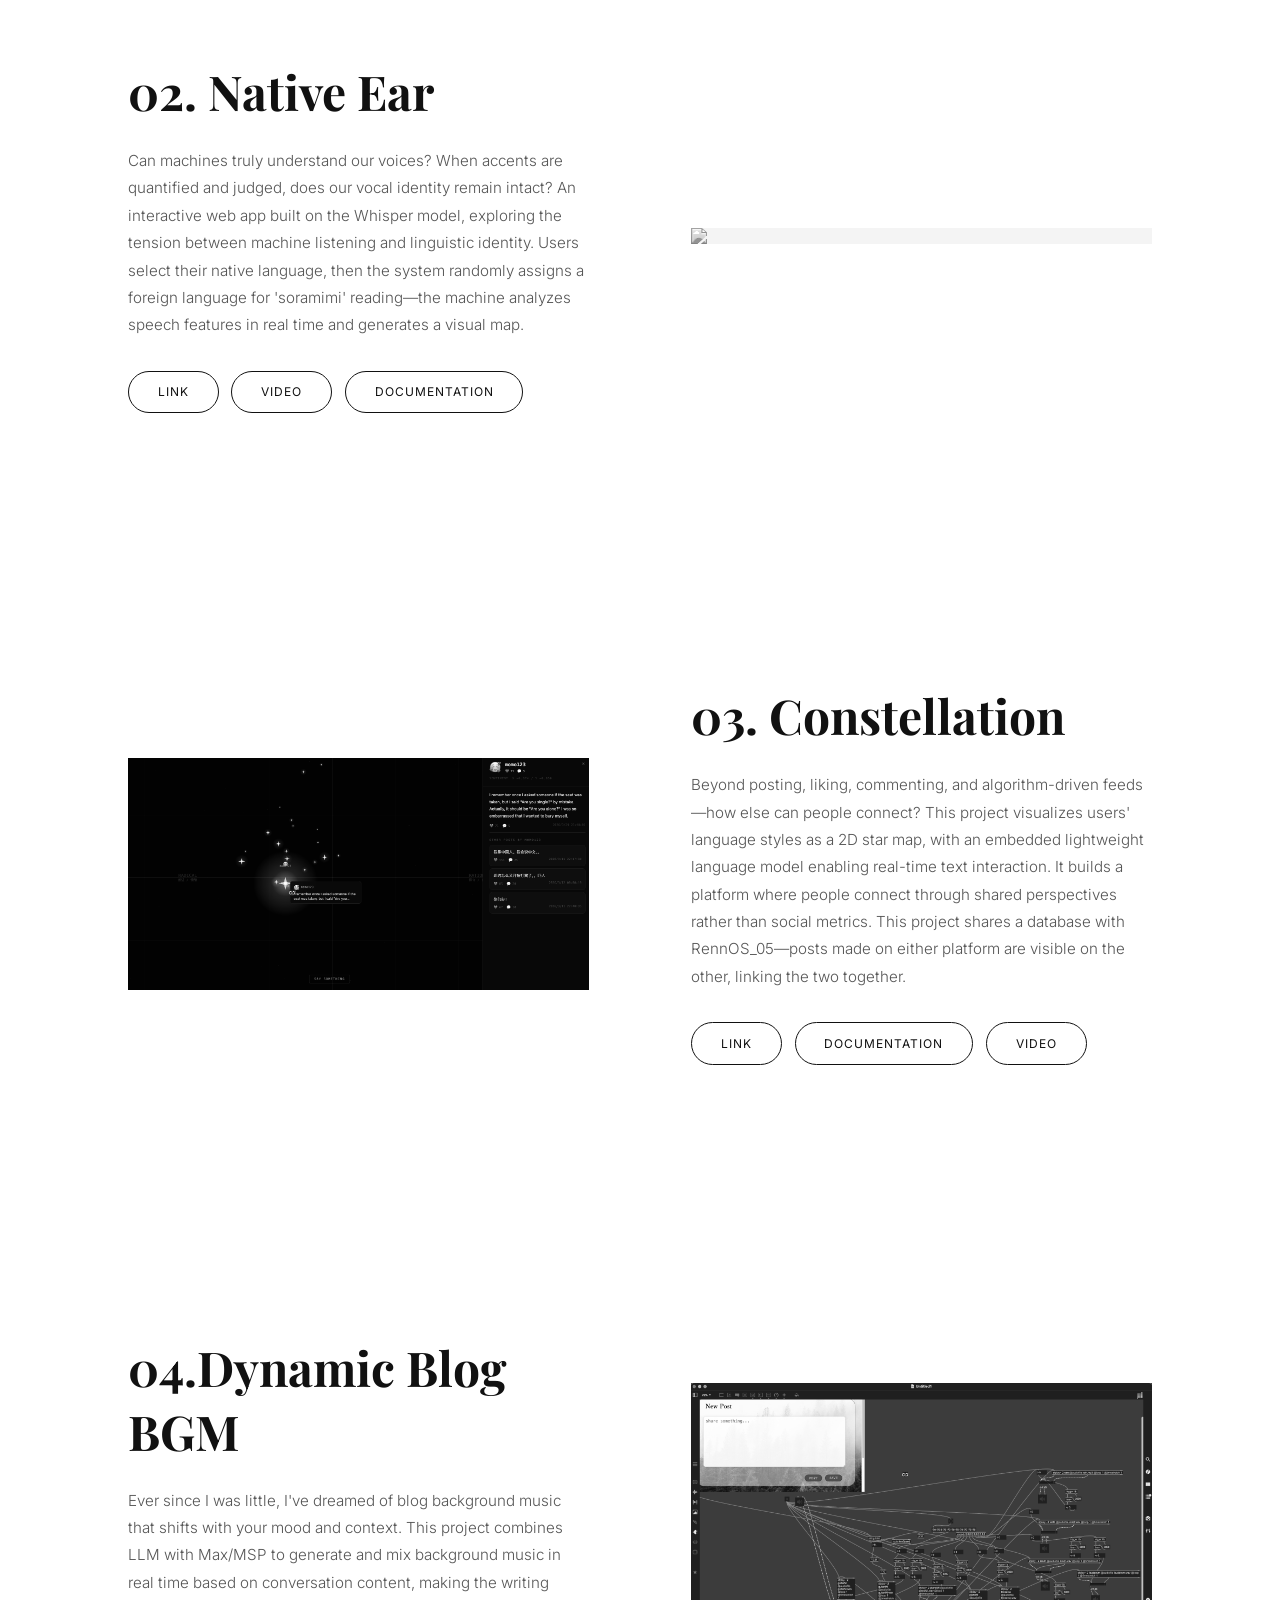
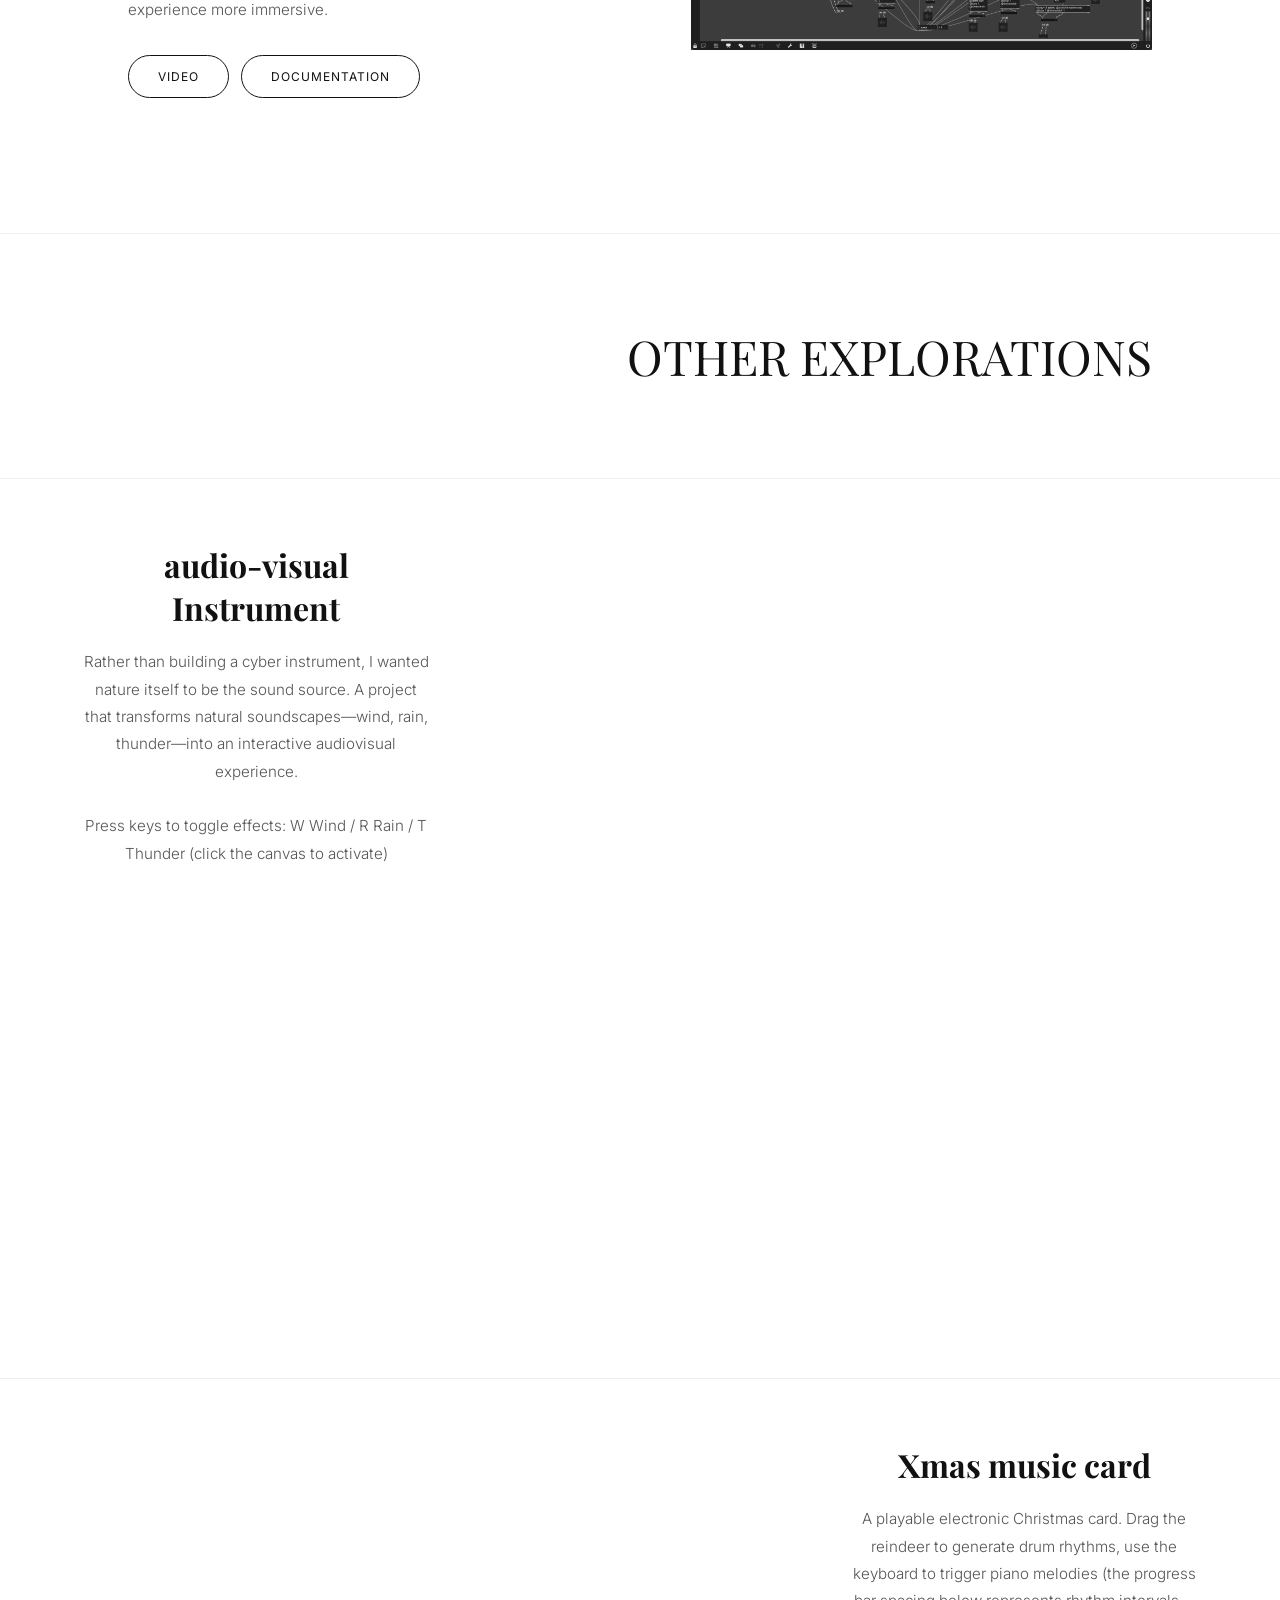
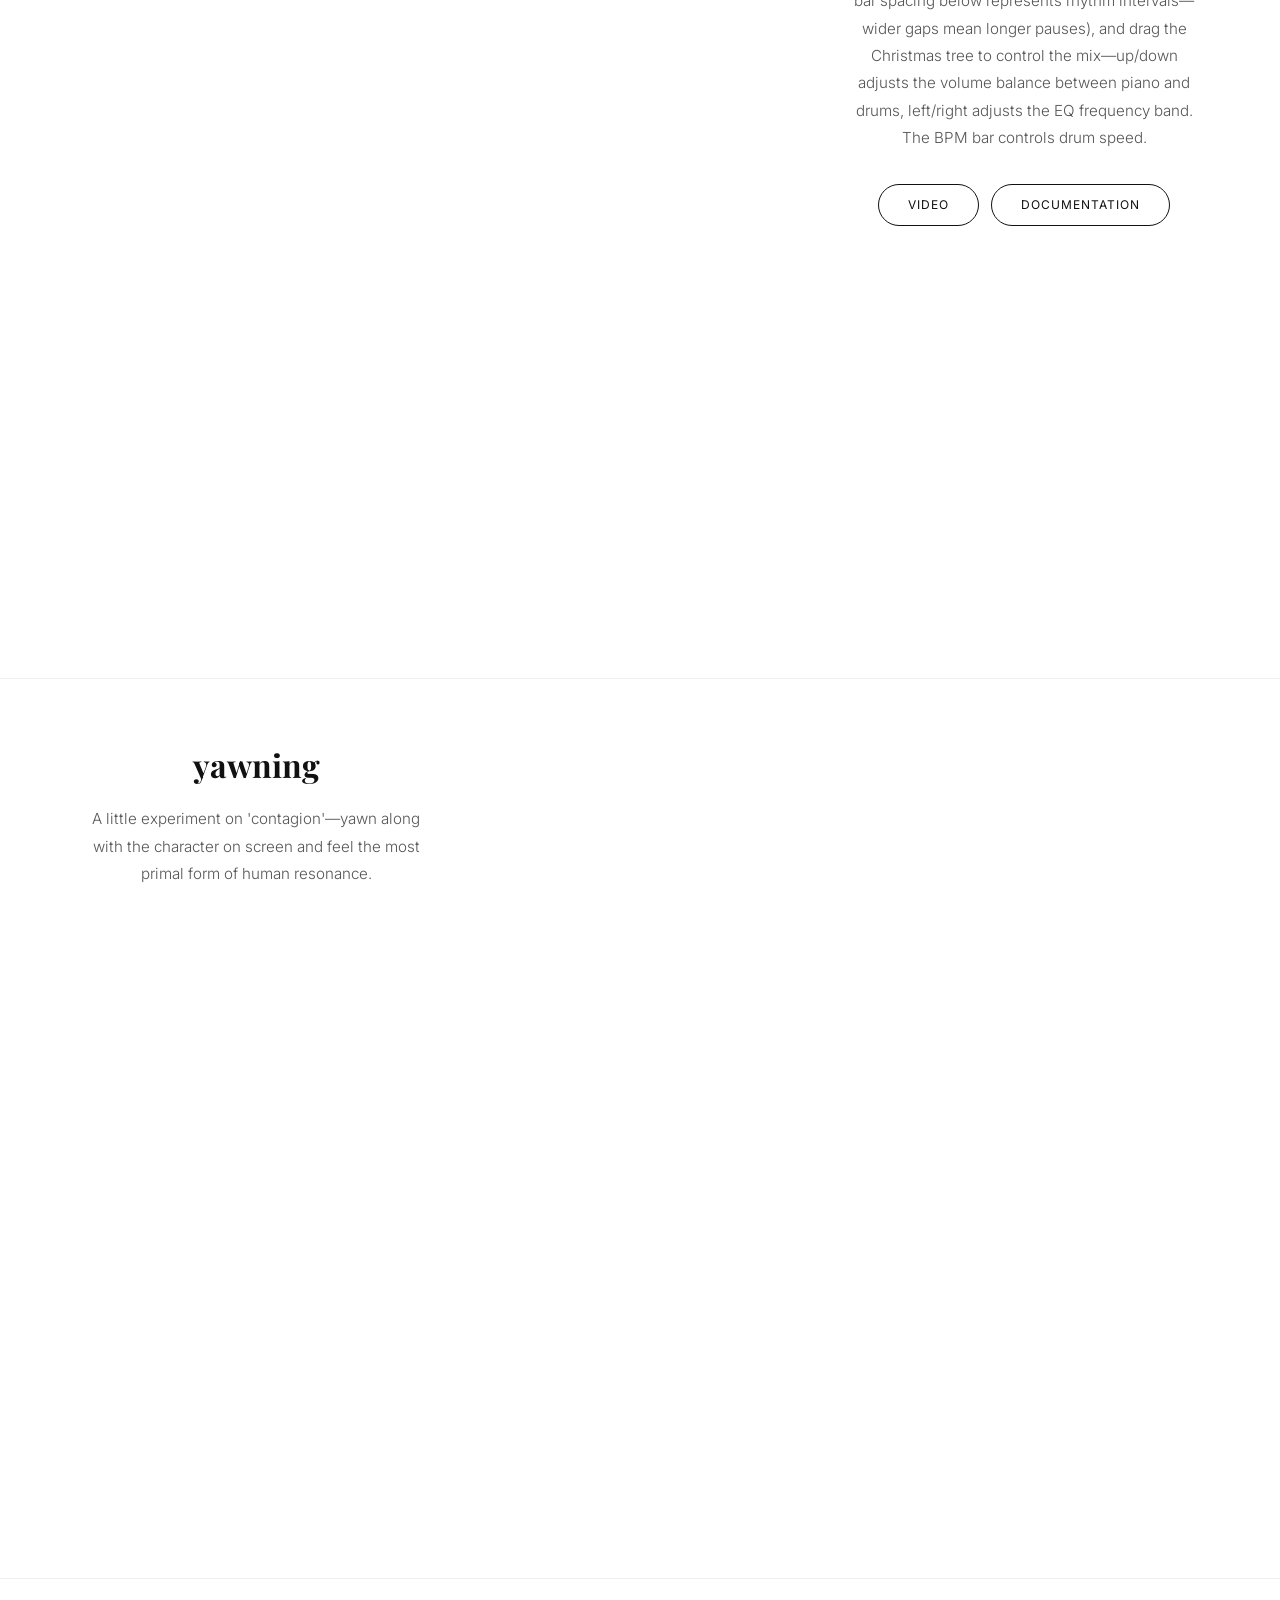
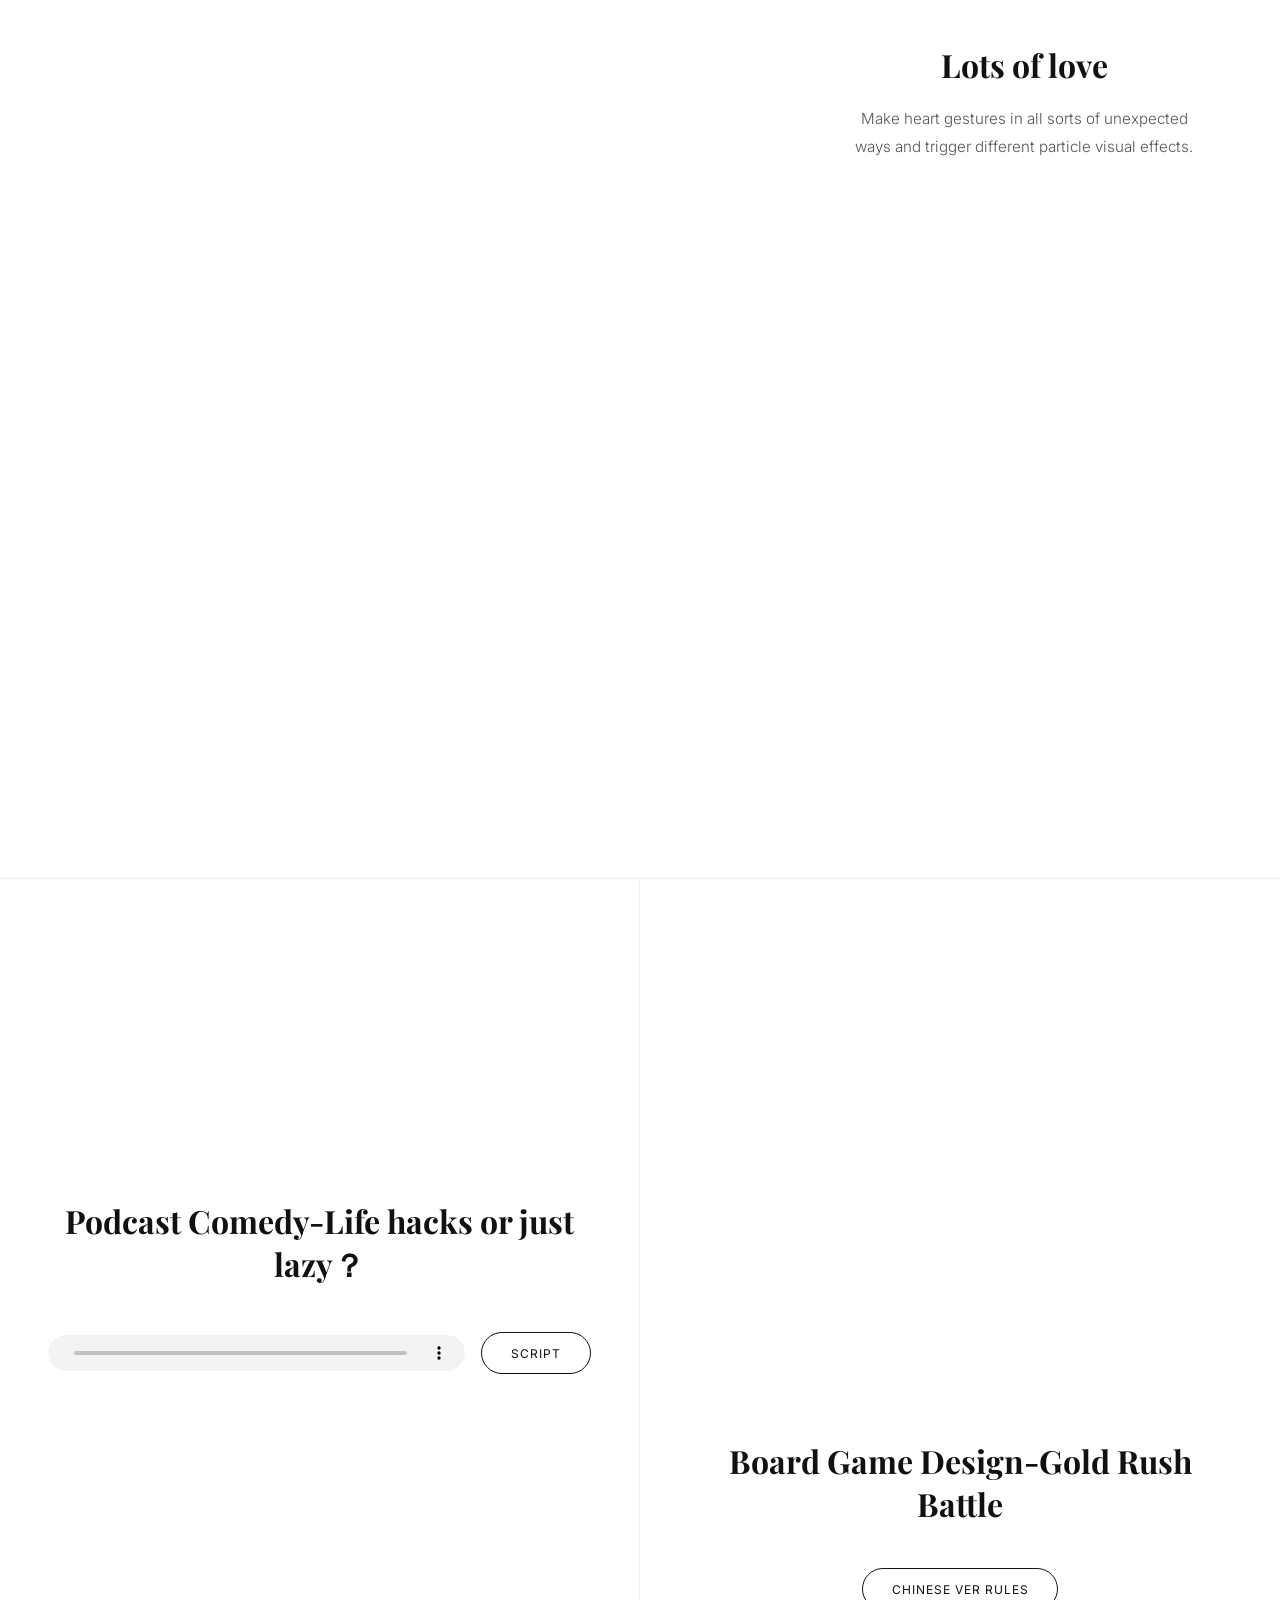
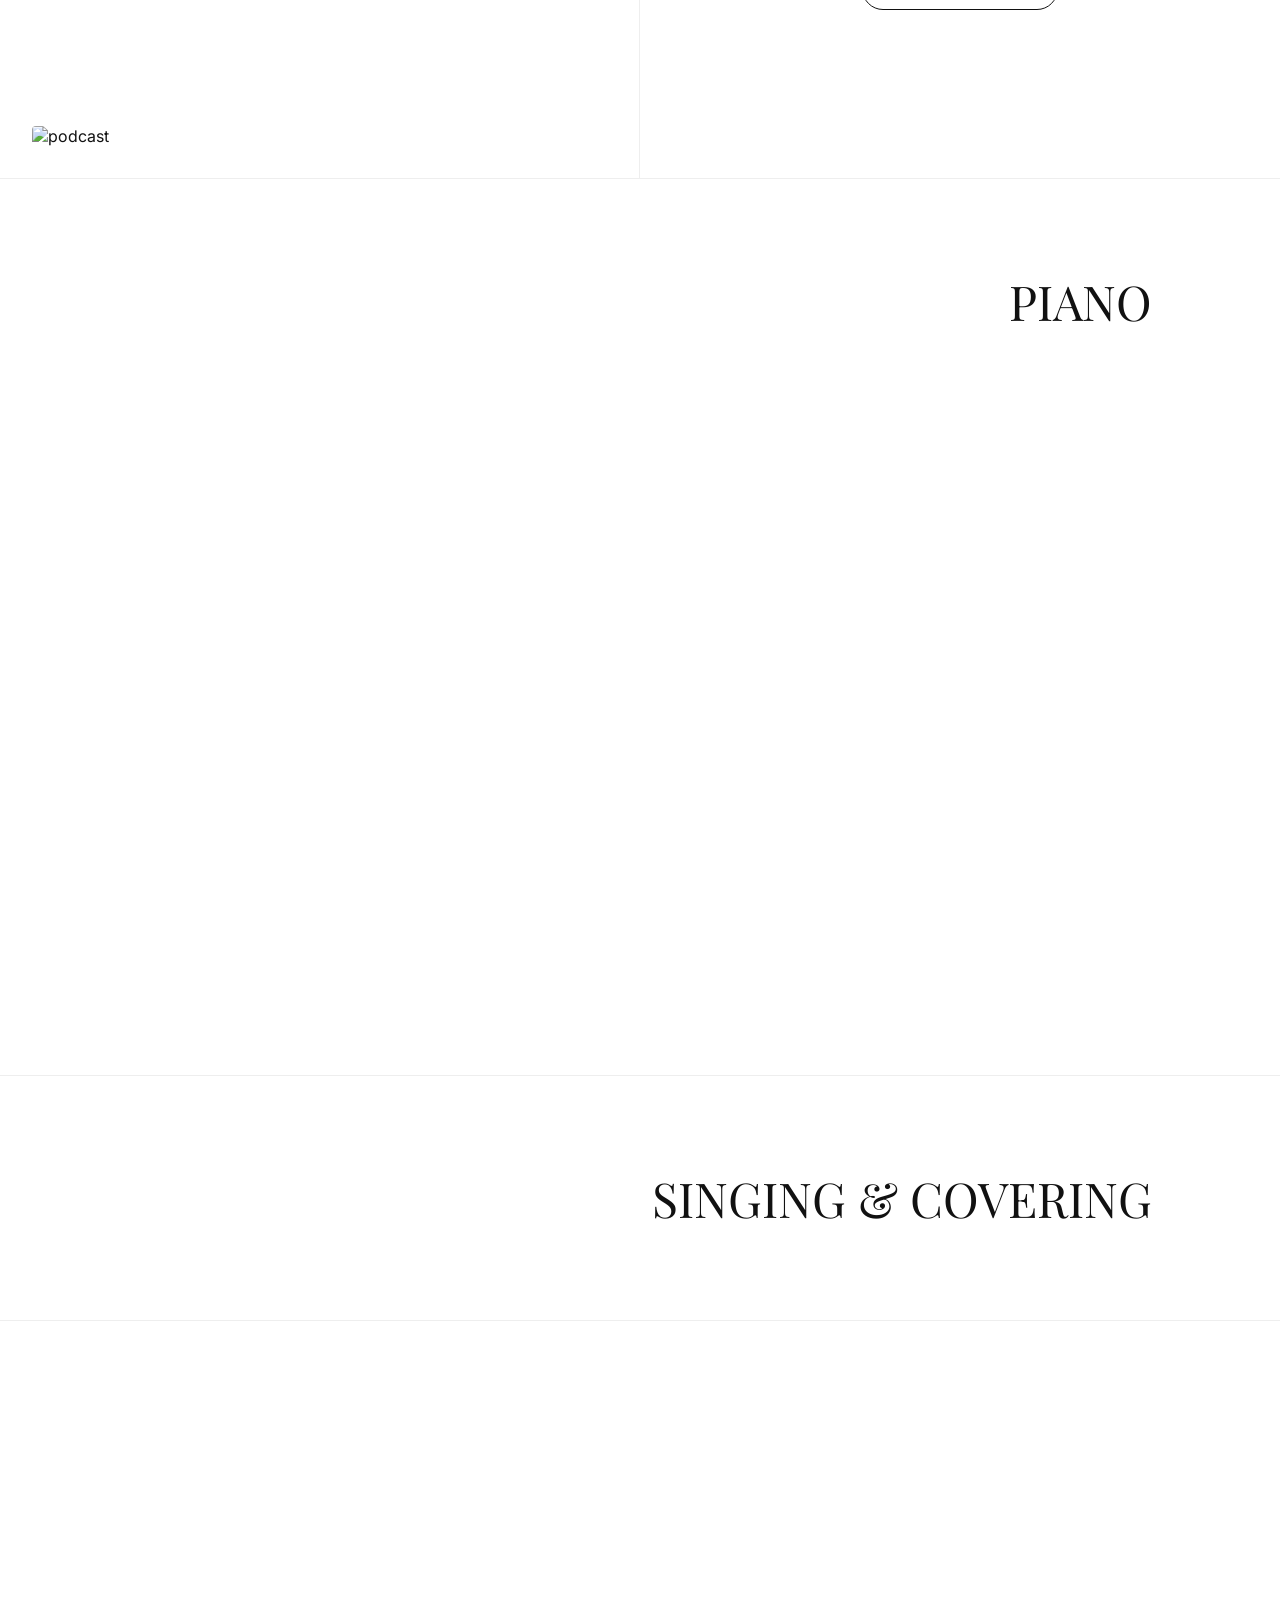
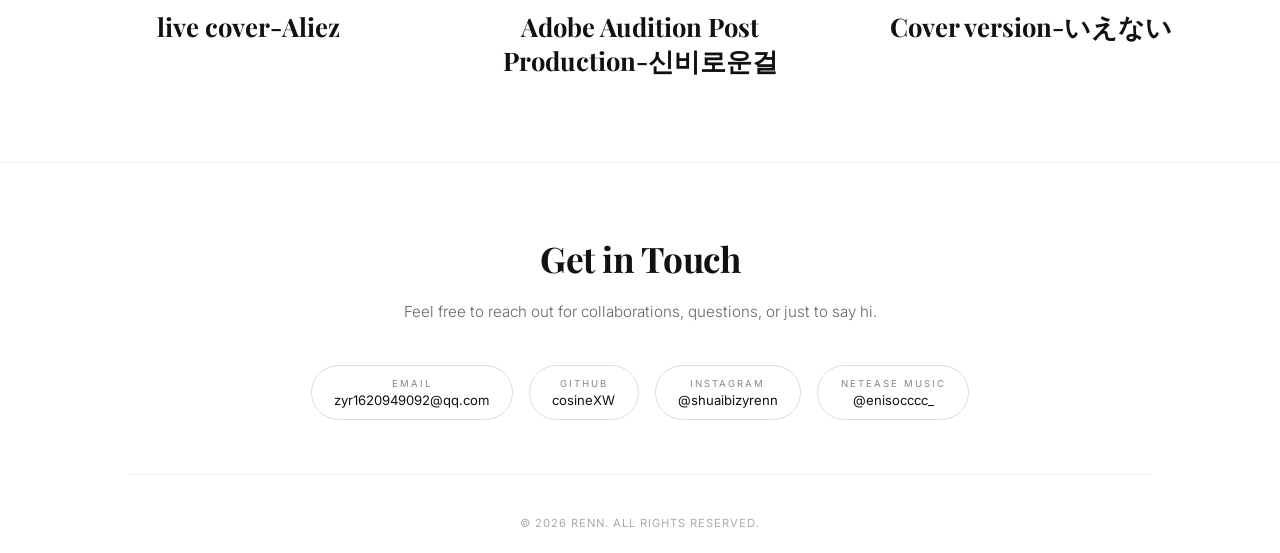
==== commit 99dbc817: "email" ====
--- a/index.html
+++ b/index.html
@@ -235,13 +235,11 @@
     <footer class="contact-section" id="contact">
         <div class="contact-inner">
             <h2 class="contact-title" data-en="Get in Touch" data-zh="联系方式">Get in Touch</h2>
-            <p class="contact-subtitle" data-en="Feel free to reach out for collaborations, questions, or just to say hi." data-zh="欢迎与我分享你的任何想法！更多cosplay以及摄影作品在instgram和抖音，音乐作品在网易云音乐。">Feel free to reach out for collaborations, questions, or just to say hi.</p>
+            <p class="contact-subtitle" data-en="Feel free to reach out for collaborations, questions, or just to say hi." data-zh="欢迎与我分享你的任何想法！更多作品在instgram，网易云音乐。">Feel free to reach out for collaborations, questions, or just to say hi.</p>
             <div class="contact-links">
-                <a href="https://v.douyin.com/P0zMuWalhNE/" class="contact-item">
-                    <span class="contact-label">TikTok</span>
-                    <span class="contact-value">Renn.</span>
-                </a>
-                <a href="mailto:zyr1620949092@qq.com" class="contact-item">
+                
+                
+                <a href="mailto:zyr1620949092@gmail.com" class="contact-item">
                     <span class="contact-label">Email</span>
                     <span class="contact-value">zyr1620949092@qq.com</span>
                 </a>
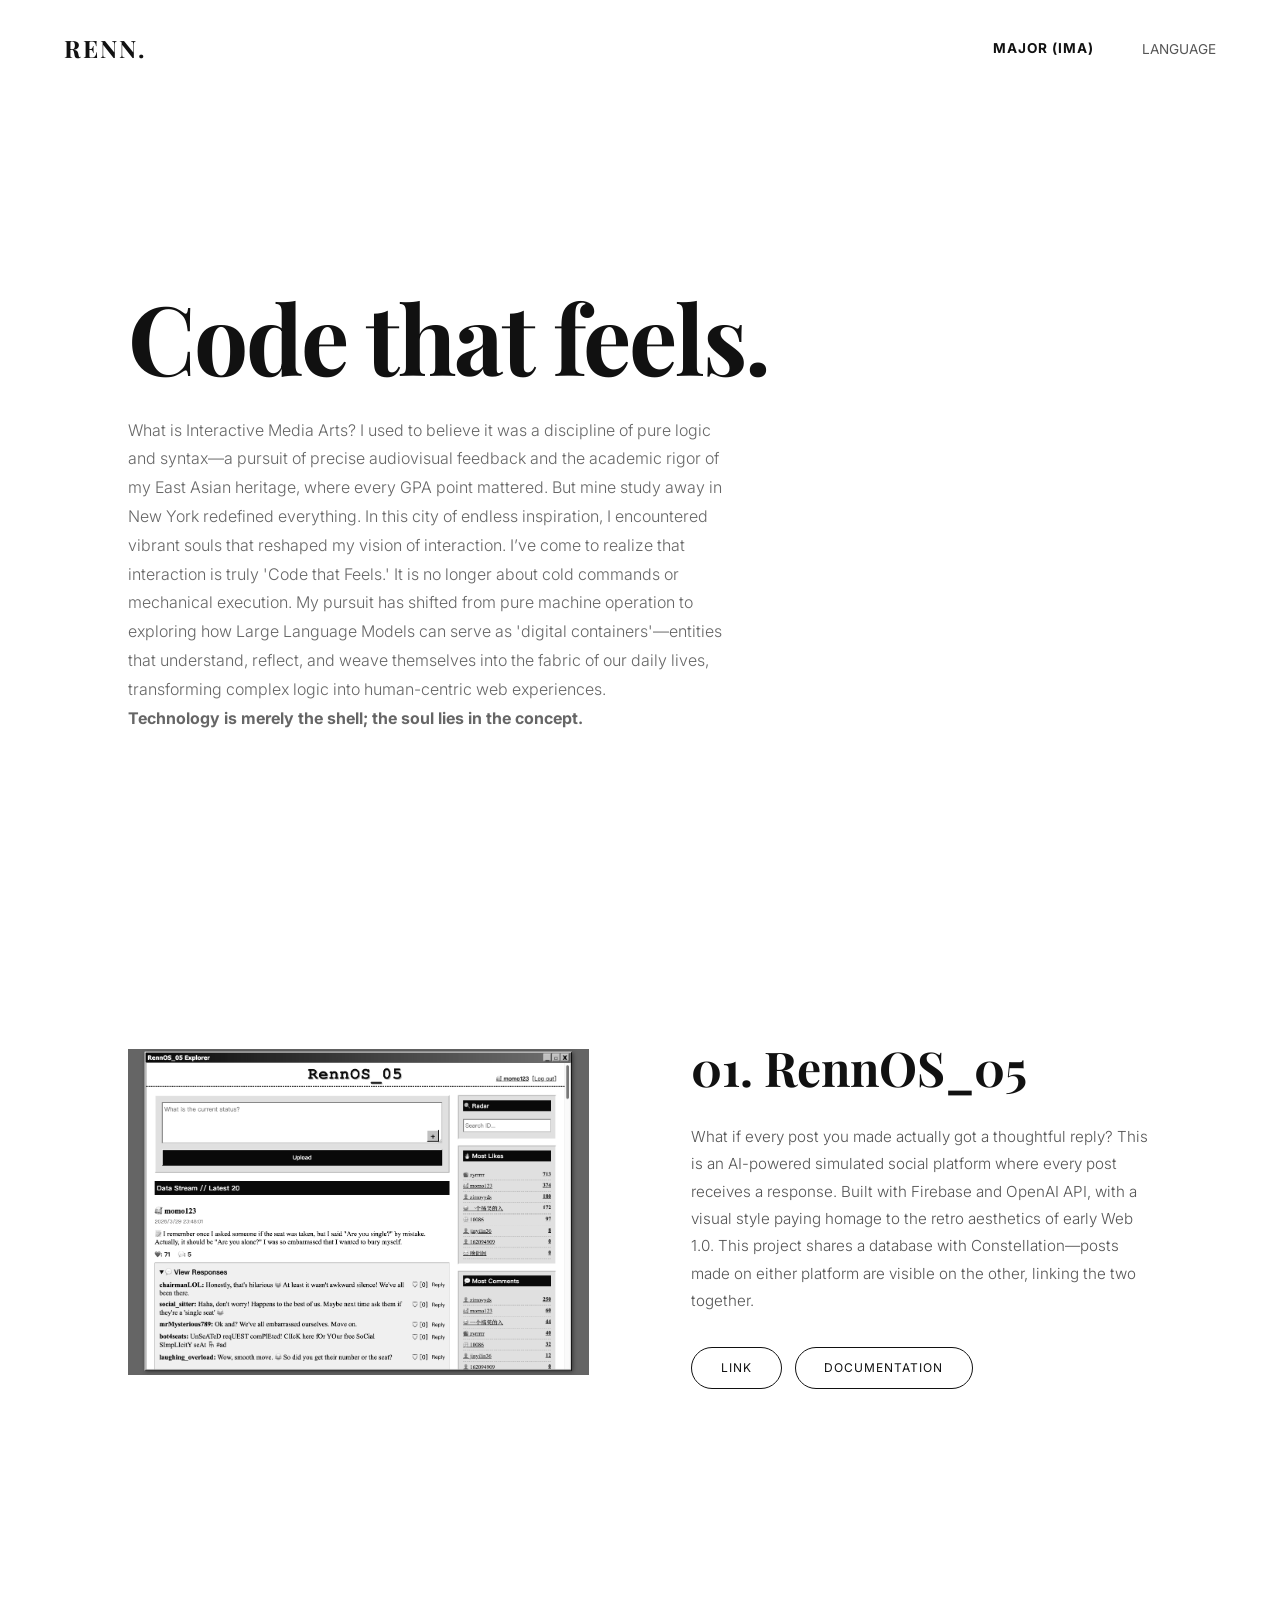
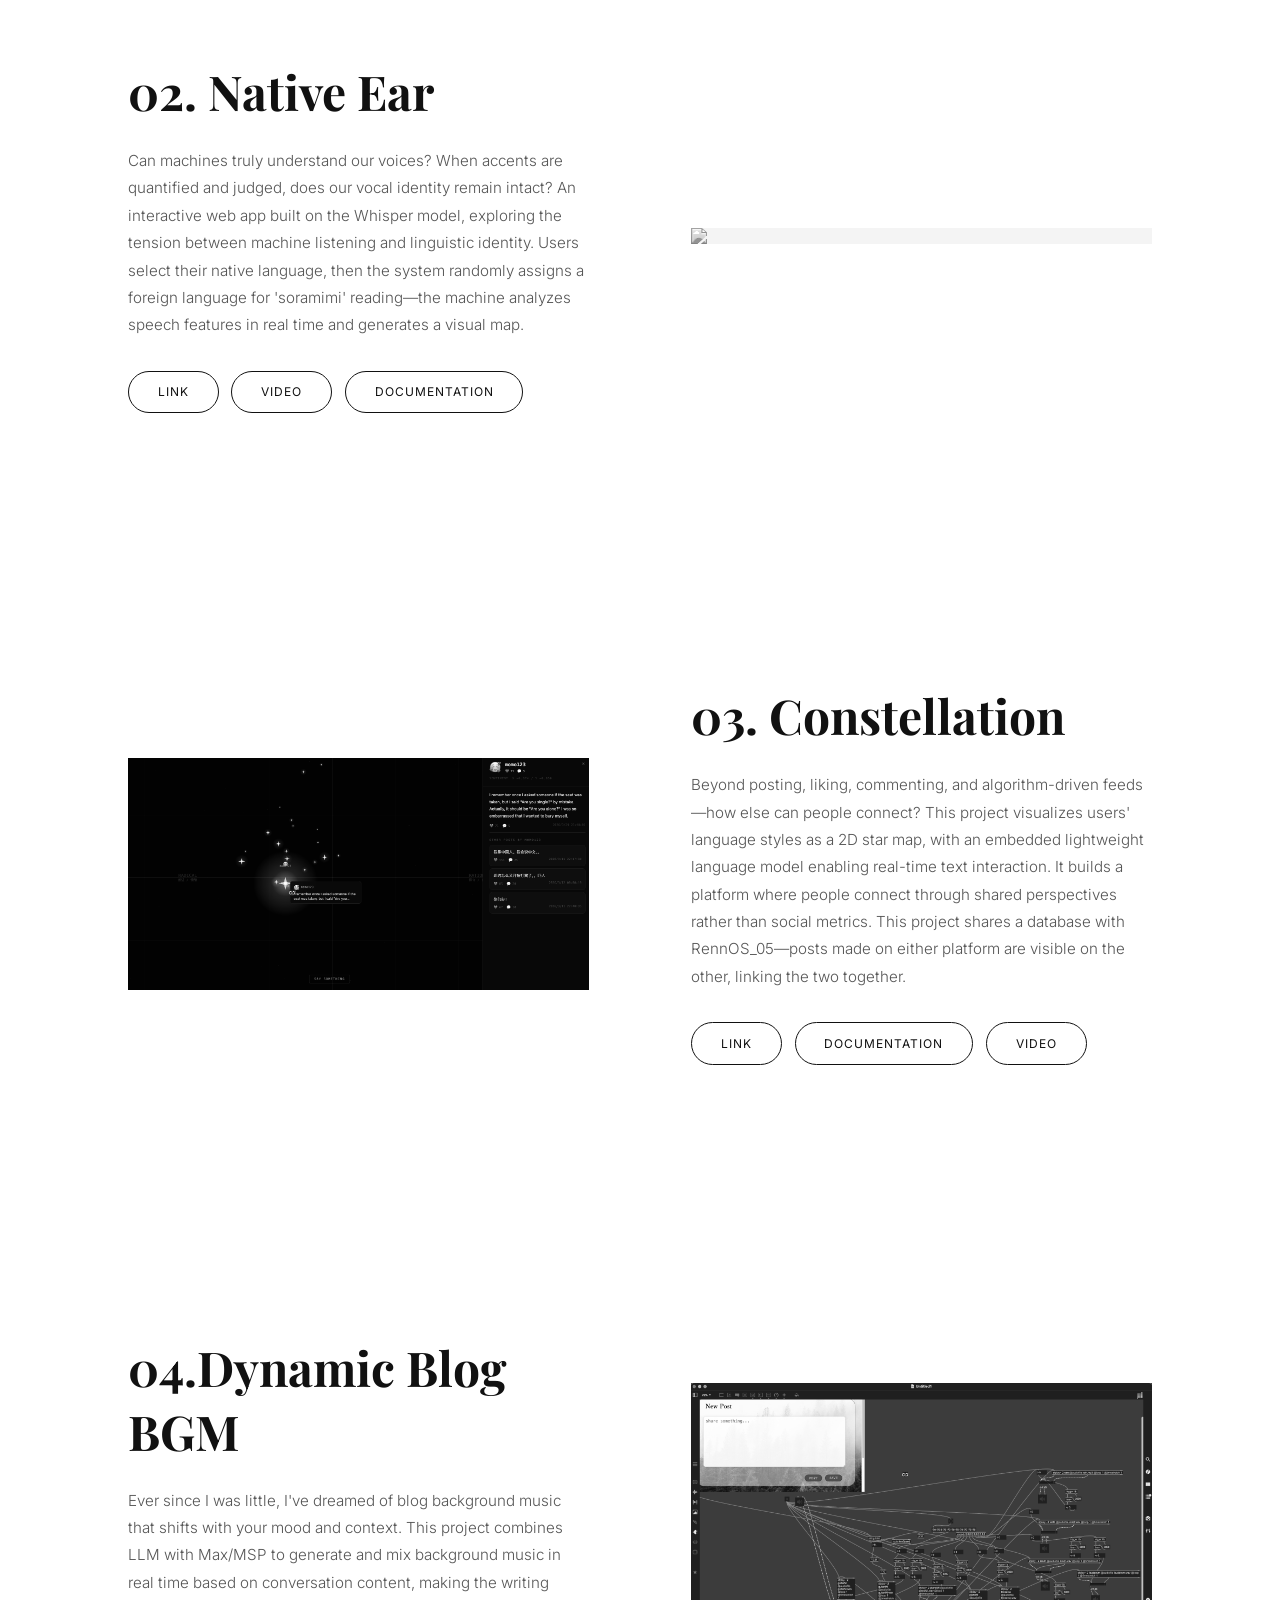
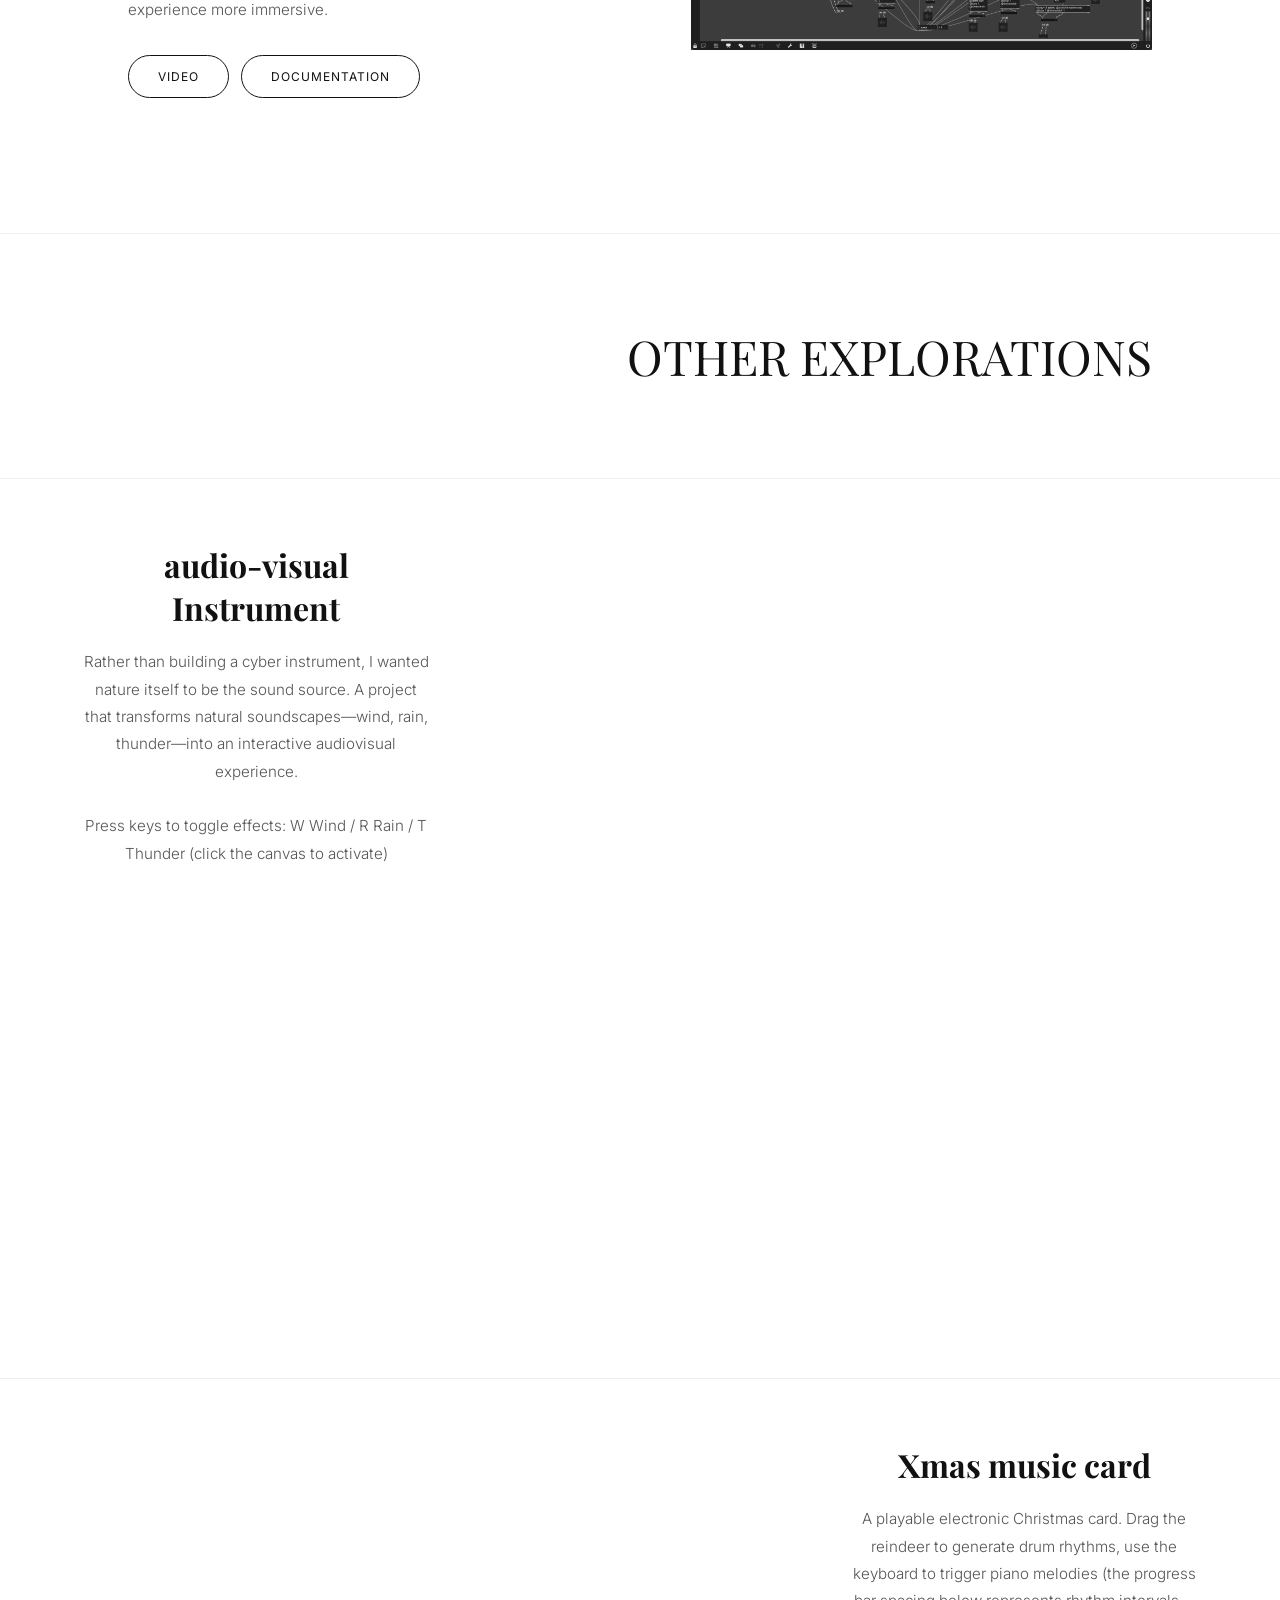
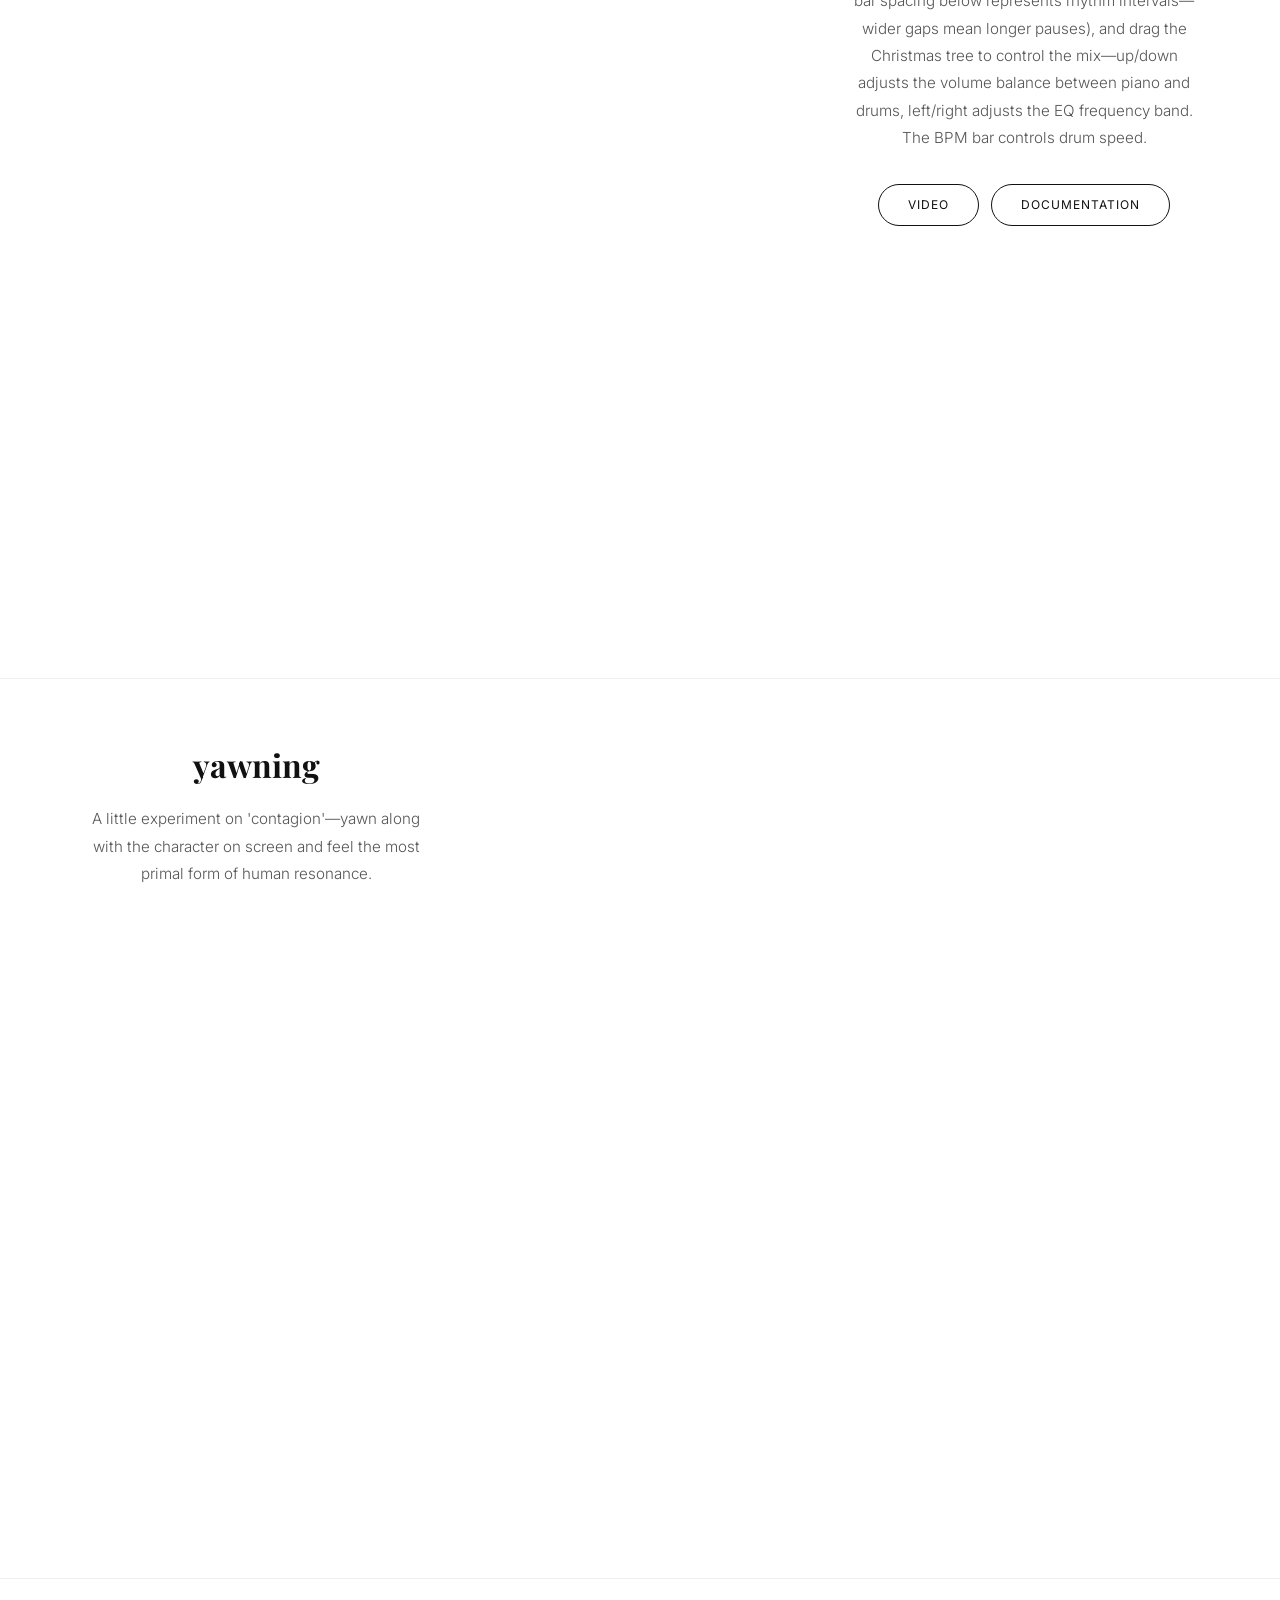
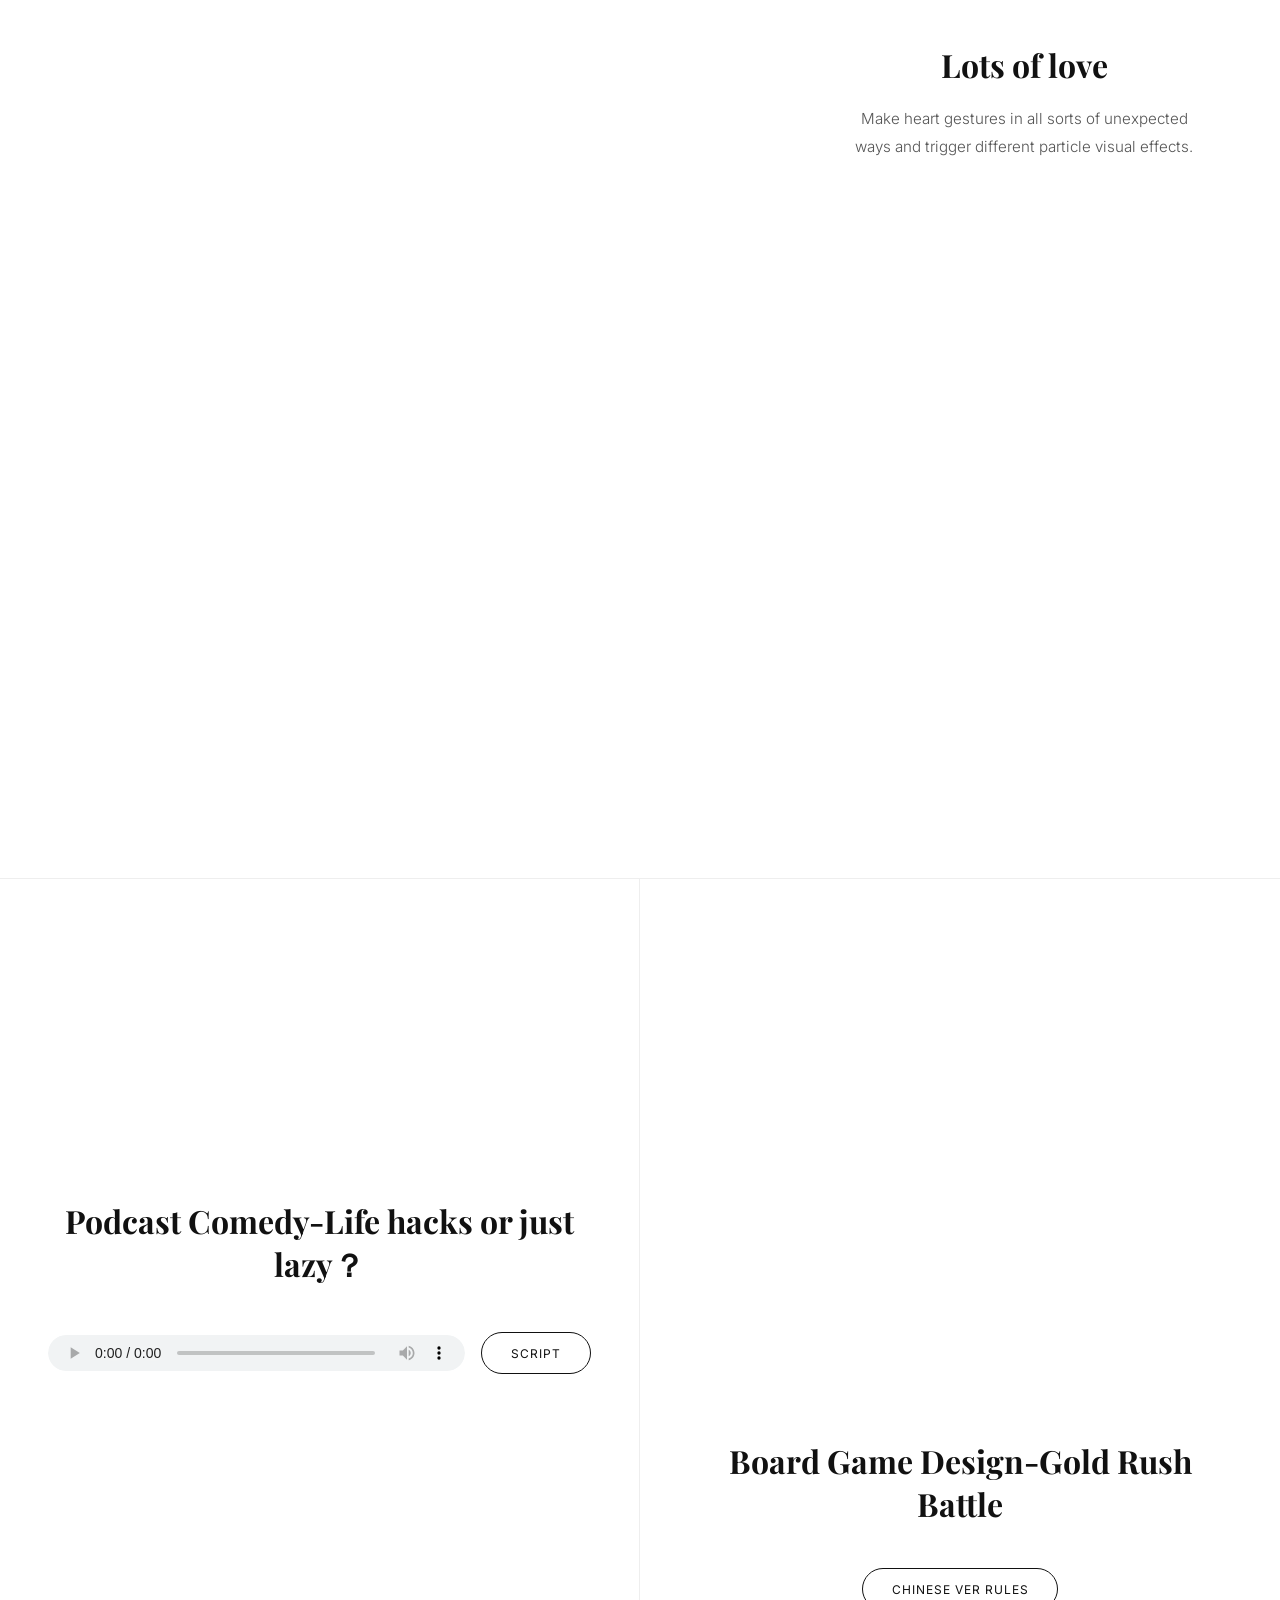
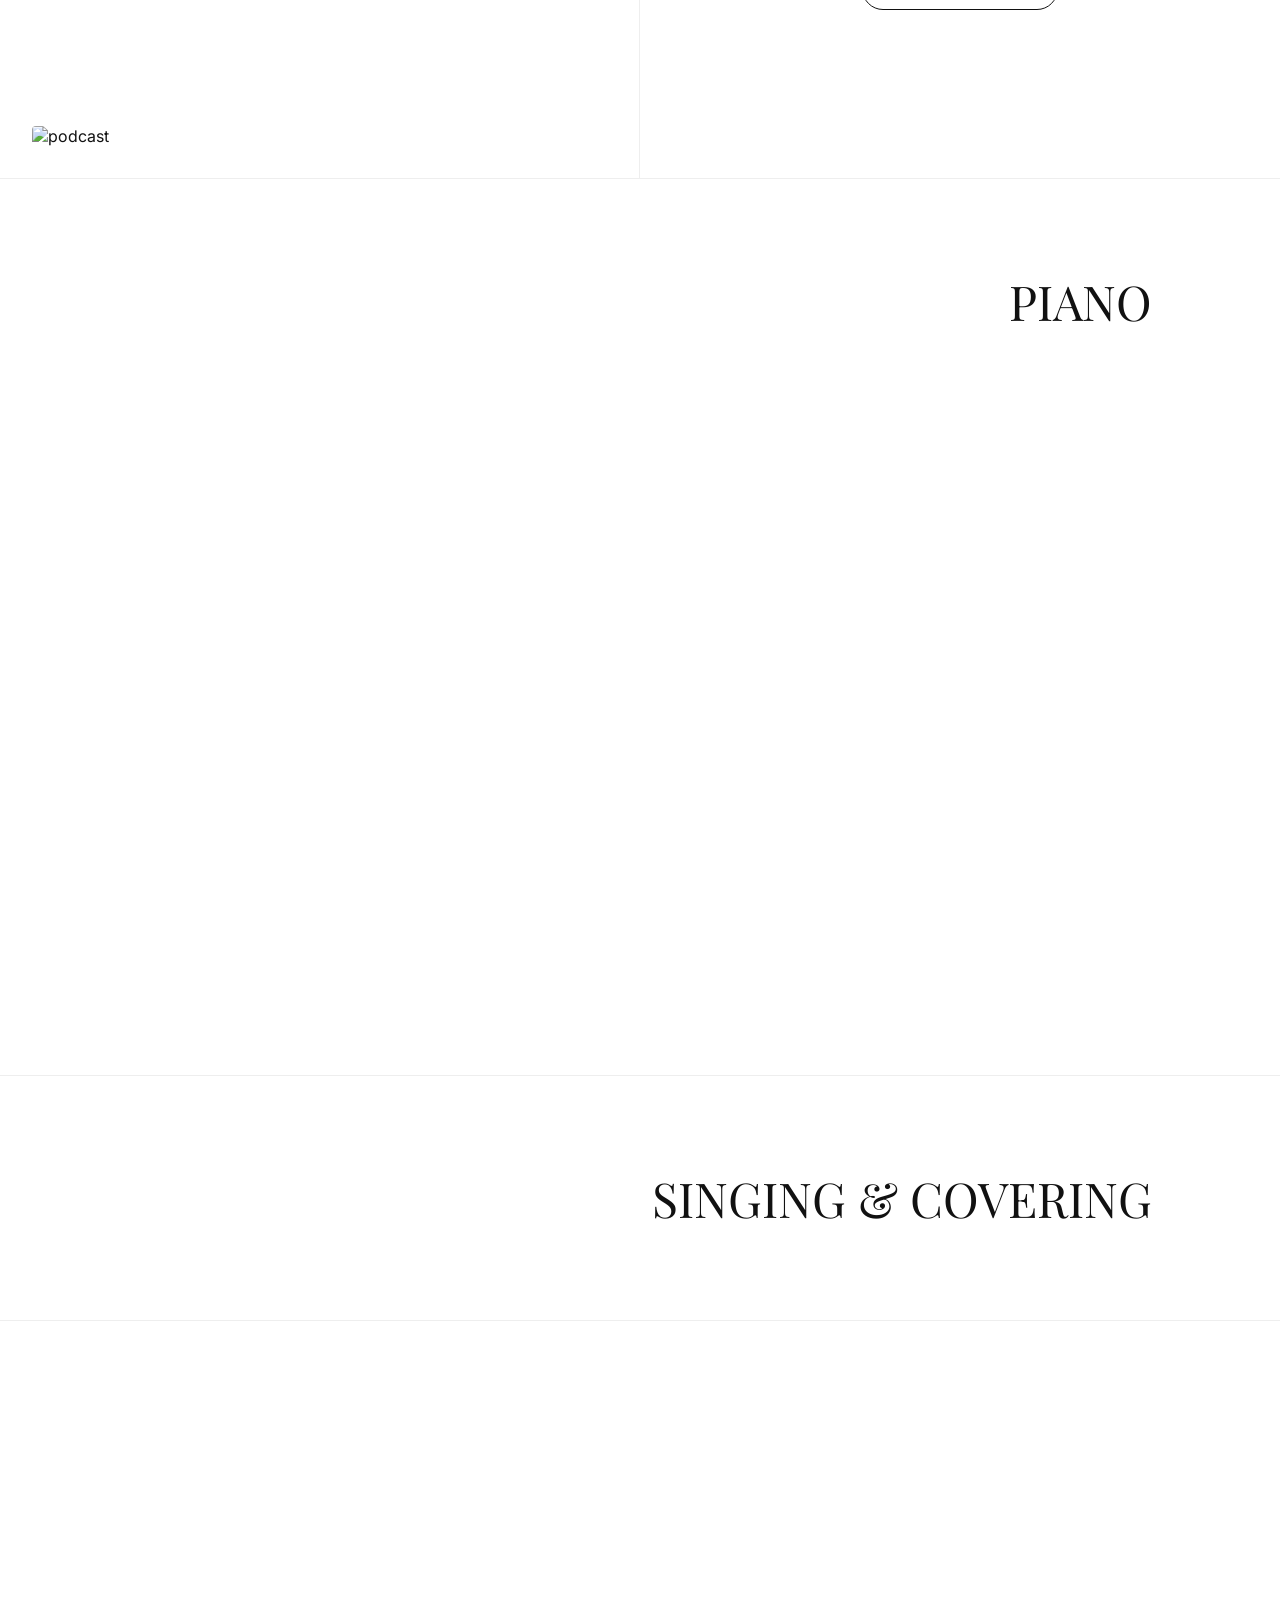
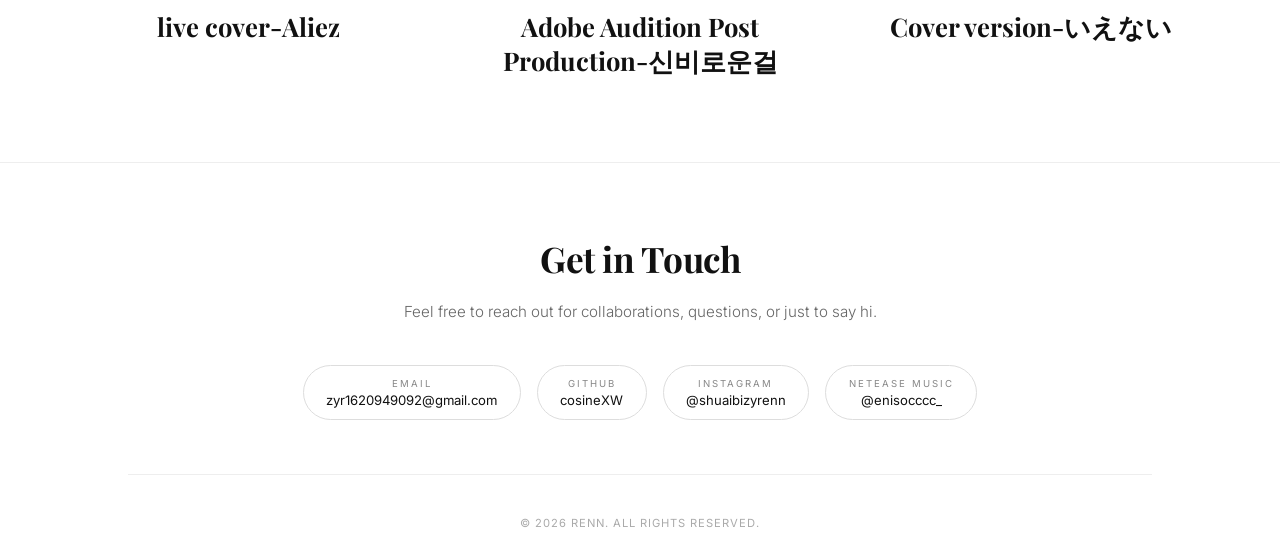
==== commit e1909d6d: "gmail" ====
--- a/index.html
+++ b/index.html
@@ -241,7 +241,7 @@
                 
                 <a href="mailto:zyr1620949092@gmail.com" class="contact-item">
                     <span class="contact-label">Email</span>
-                    <span class="contact-value">zyr1620949092@qq.com</span>
+                    <span class="contact-value">zyr1620949092@gmail.com</span>
                 </a>
                 <a href="https://github.com/cosineXW" target="_blank" class="contact-item">
                     <span class="contact-label">GitHub</span>
